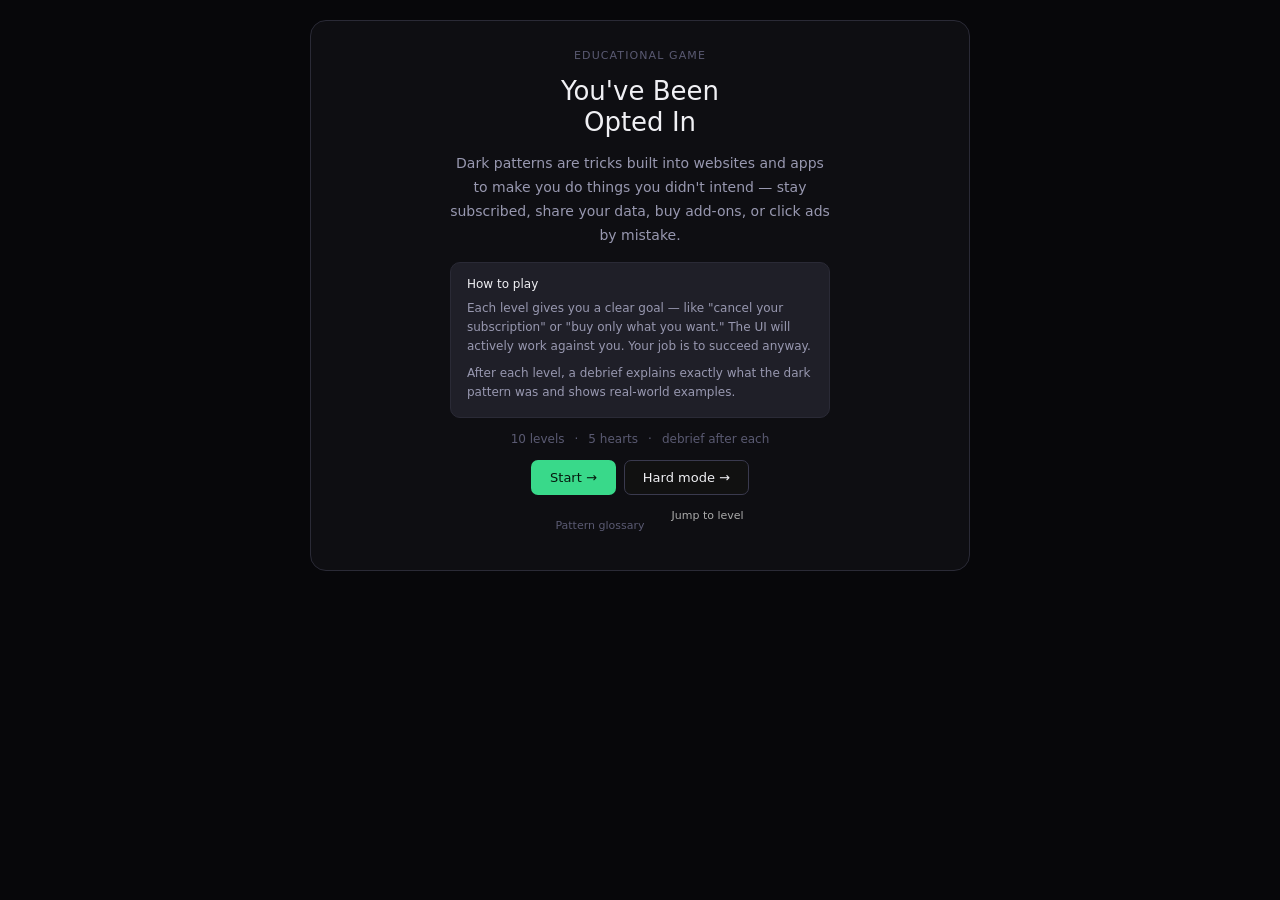
==== dark_patterns_game_v8.html @ 62ce8ac3 "Create dark_patterns_game_v8.html" ====
<!DOCTYPE html>
<html lang="en">
<head>
<meta charset="UTF-8">
<meta name="viewport" content="width=device-width, initial-scale=1.0">
<title>You've Been Opted In — Dark Patterns Game</title>
<style>
/* ── TOKENS ── */
:root{
  --bg:#0e0e12;--bg2:#17171e;--bg3:#1f1f28;--border:#2a2a36;--border2:#3a3a4e;
  --text:#f0f0f4;--text2:#9898b0;--text3:#5a5a72;
  --green:#39d98a;--green-dim:#1a3d2e;--green-text:#39d98a;
  --red:#ff4f4f;--red-dim:#3d1a1a;
  --amber:#f5a623;--amber-dim:#3d2e0a;
  --purple:#7c6ef7;--purple-dim:#1e1a3d;--purple-light:#aea6fa;
  --white:#ffffff;--offwhite:#f8f8f6;--light-border:#e2e2de;--light-bg:#f2f2ef;
  --radius:10px;--radius-sm:7px;
}

/* ── RESET ── */
*{box-sizing:border-box;margin:0;padding:0}
strong{font-weight:500}

/* ── SHELL ── */
body{font-family:system-ui,-apple-system,sans-serif;background:#07070a;min-height:100vh;display:flex;align-items:flex-start;justify-content:center;padding:20px 12px}
#app{width:100%;max-width:660px;background:var(--bg);border-radius:16px;border:1px solid var(--border);overflow:hidden;min-height:520px}

/* ── SCREENS ── */
.scr{display:none;flex-direction:column;animation:screenin .2s ease}
.scr.active{display:flex}
@keyframes screenin{from{opacity:0;transform:translateY(6px)}to{opacity:1;transform:none}}

/* ── HUD ── */
.hud{display:flex;justify-content:space-between;align-items:center;padding:10px 16px;border-bottom:1px solid var(--border);gap:12px;flex-wrap:wrap;background:var(--bg2)}
.hud-lvl{font-size:13px;font-weight:500;color:var(--text)}
.hud-goal{font-size:11px;color:var(--text3);font-style:italic}
.hearts{display:flex;gap:4px}
.heart{width:15px;height:15px;background:var(--red);clip-path:path('M7.5 13C7.5 13 1 8.5 1 4.5A3.2 3.2 0 0 1 7.5 3A3.2 3.2 0 0 1 14 4.5C14 8.5 7.5 13 7.5 13Z')}
.heart.lost{background:var(--border2)}
.score-pill{font-size:12px;color:var(--green);background:var(--green-dim);padding:3px 10px;border-radius:999px;font-weight:500;letter-spacing:.01em}
.streak-pill{font-size:12px;color:var(--amber);background:var(--amber-dim);padding:3px 10px;border-radius:999px;font-weight:500}
.cost-pill{font-size:12px;color:var(--red);background:var(--red-dim);padding:3px 10px;border-radius:999px;font-weight:500}

/* ── XP BAR ── */
.xp-track{height:3px;background:var(--border);overflow:hidden}
.xp-fill{height:100%;background:var(--purple);transition:width .6s ease}

/* ── PROGRESS DOTS ── */
.dots{display:flex;gap:5px;justify-content:center;padding:10px 0;background:var(--bg2)}
.dot{width:8px;height:8px;border-radius:50%;background:var(--border2)}
.dot.done{background:var(--green)}.dot.cur{background:var(--text2)}
.dot.ai-cur{background:var(--purple-light)}.dot.ai-done{background:var(--purple)}

/* ── GAME BUTTONS (shell chrome) ── */
.gbtn{padding:9px 18px;border-radius:var(--radius-sm);border:1px solid var(--border2);background:var(--bg3);color:var(--text);font-size:13px;cursor:pointer;font-family:inherit;transition:all .15s}
.gbtn:hover{border-color:var(--border2);background:var(--bg2);color:var(--text)}
.gbtn-green{background:var(--green);color:#051a0e;border-color:transparent;font-weight:500}
.gbtn-green:hover{opacity:.9}
.gbtn-dark{background:#111;color:var(--text);border-color:var(--border2)}
.gbtn-ghost{background:transparent;border-color:transparent;color:var(--text3);font-size:11px}
.gbtn-ghost:hover{color:var(--text2)}
.gbtn-row{display:flex;gap:8px;flex-wrap:wrap;align-items:center}

/* ── FAKE APP (the "website" being played) ── */
.fake-app{background:var(--offwhite);border-radius:var(--radius);margin:14px;padding:16px;display:flex;flex-direction:column;gap:11px;border:1px solid var(--light-border)}
.ai-app{border-color:#b0a8f0;background:#f0effe}
.ai-banner{display:flex;align-items:center;gap:7px;padding:6px 10px;background:#c8c2f8;border-radius:7px;font-size:12px;color:#26215C;font-weight:500}
.ai-pulse{width:7px;height:7px;border-radius:50%;background:#534AB7;animation:pulse 1.2s infinite;flex-shrink:0}
@keyframes pulse{0%,100%{opacity:1}50%{opacity:.3}}

/* ── FAKE APP BUTTONS (inside the "websites") ── */
.btn{padding:8px 15px;border-radius:var(--radius-sm);border:1px solid #ccc;background:var(--white);color:#111;font-size:13px;cursor:pointer;font-family:inherit;transition:background .1s}
.btn:hover{background:#f0f0ee}
.btn-p{background:#111;color:#fff;border-color:transparent}
.btn-p:hover{opacity:.83}
.btn-g{border-color:transparent;font-size:11px;color:#999;background:transparent}
.btn-g:hover{color:#555}
.btn-row{display:flex;gap:8px;flex-wrap:wrap;align-items:center}
.btn-ai{background:#534AB7;color:#fff;border-color:transparent}
.btn-ai:hover{opacity:.85}

/* ── FAKE APP TYPOGRAPHY ── */
.fh{font-size:15px;font-weight:500;color:#111}
.fs{font-size:12px;color:#555;line-height:1.5}
.ftiny{font-size:10px;color:#aaa;line-height:1.5}
.cb-row{display:flex;gap:7px;align-items:flex-start;font-size:12px;color:#444;line-height:1.5;cursor:pointer;padding:3px 0}

/* ── BRIEF SCREEN ── */
.brief-shell{padding:24px 20px;display:flex;flex-direction:column;gap:16px;background:var(--bg)}
.brief-pattern{font-size:28px;font-weight:500;color:var(--text);line-height:1.1}
.brief-pattern.is-ai{color:var(--purple-light)}
.brief-what{font-size:13px;color:var(--text2);line-height:1.7}
.brief-goal-box{background:var(--bg3);border-radius:var(--radius);padding:14px;border:1px solid var(--border2);display:flex;flex-direction:column;gap:5px}
.brief-goal-label{font-size:10px;font-weight:500;letter-spacing:.08em;text-transform:uppercase;color:var(--green)}
.brief-goal-text{font-size:15px;font-weight:500;color:var(--text)}
.brief-goal-detail{font-size:12px;color:var(--text2);line-height:1.6}
.brief-ai-note{background:var(--purple-dim);border-radius:var(--radius);padding:12px;border:1px solid var(--purple);display:flex;flex-direction:column;gap:5px}
.brief-ai-label{font-size:10px;font-weight:500;letter-spacing:.08em;text-transform:uppercase;color:var(--purple-light)}
.brief-ai-text{font-size:12px;color:var(--purple-light);line-height:1.6}
.brief-lvl-label{font-size:11px;color:var(--text3);font-weight:500;letter-spacing:.04em}
.brief-type-label{font-size:11px;color:var(--purple);font-weight:500}

/* ── DEBRIEF ── */
.debrief-wrap{background:var(--bg);padding:14px;display:flex;flex-direction:column;gap:10px}
.db-card{background:var(--bg2);border-radius:var(--radius);border:1px solid var(--border);padding:16px;display:flex;flex-direction:column;gap:10px}
.db-tag{font-size:10px;font-weight:500;letter-spacing:.08em;color:var(--text3);text-transform:uppercase}
.db-name{font-size:22px;font-weight:500;color:var(--text)}
.db-ai{color:var(--purple-light)}
.db-desc{font-size:13px;color:var(--text2);line-height:1.6}
.db-quote{font-size:12px;color:var(--text3);border-left:2px solid var(--border2);padding-left:10px;line-height:1.6}
.manip-row{display:flex;align-items:center;gap:8px}
.manip-lbl{font-size:11px;color:var(--text2);min-width:96px}
.bar-t{flex:1;height:5px;background:var(--bg3);border-radius:3px;overflow:hidden}
.bar-f{height:100%;border-radius:3px;background:var(--red);transition:width .7s ease;width:0}
.bar-ai-f{background:var(--purple)}
.db-result{font-size:12px;font-weight:500;padding:6px 10px;border-radius:var(--radius-sm)}
.db-result.good{color:var(--green);background:var(--green-dim)}
.db-result.ok{color:var(--amber);background:var(--amber-dim)}
.grade-badge{display:inline-block;font-size:16px;font-weight:700;width:32px;height:32px;border-radius:8px;text-align:center;line-height:32px;flex-shrink:0}

/* ── DEBRIEF CARDS ── */
.rw-card{background:var(--bg3);border-radius:var(--radius-sm);padding:12px;border:1px solid var(--border);display:flex;flex-direction:column;gap:5px}
.rw-label{font-size:10px;font-weight:500;letter-spacing:.07em;text-transform:uppercase;color:var(--text3)}
.rw-company{font-size:13px;font-weight:500;color:var(--text)}
.rw-detail{font-size:12px;color:var(--text2);line-height:1.5}
.rw-link{font-size:11px;color:#6aabff;text-decoration:none}
.rw-link:hover{text-decoration:underline}
.ai-card{background:var(--purple-dim);border-radius:var(--radius-sm);padding:12px;border:1px solid var(--purple);display:flex;flex-direction:column;gap:5px}
.ai-card-label{font-size:10px;font-weight:500;letter-spacing:.07em;text-transform:uppercase;color:var(--purple-light)}
.ai-card-text{font-size:12px;color:var(--purple-light);line-height:1.6}
.replay-card{background:var(--bg2);border-radius:var(--radius);border:1px solid var(--border);padding:14px;display:flex;flex-direction:column;gap:10px}
.replay-title{font-size:13px;font-weight:500;color:var(--text)}
.replay-step{display:flex;gap:10px;align-items:flex-start;padding:8px;border-radius:var(--radius-sm);border:1px solid var(--border);background:var(--bg3);position:relative;margin-top:8px}
.replay-annotation{position:absolute;top:-9px;left:12px;font-size:10px;font-weight:500;background:var(--red);color:#fff;padding:2px 7px;border-radius:999px}
.replay-annotation.ai{background:var(--purple)}
.replay-step-body{font-size:12px;color:var(--text2);line-height:1.5;flex:1}
.replay-arrow{font-size:14px;flex-shrink:0;padding-top:1px;color:var(--text3)}

/* ── DOLLARS CARD ── */
#db-dollars{background:var(--red-dim);border-radius:var(--radius-sm);padding:12px;border:1px solid #5a1a1a;display:flex;flex-direction:column;gap:4px}

/* ── DAMAGE / ALMOST ── */
.almost-msg{font-size:12px;color:var(--amber);font-weight:500;padding:6px 10px;background:var(--amber-dim);border-radius:var(--radius-sm);animation:fadein .3s ease}
.damage-msg{font-size:12px;color:#ff9090;font-weight:500;padding:6px 10px;background:var(--red-dim);border-radius:var(--radius-sm)}
.danger-pulse{animation:dangerpulse .4s ease 2}
@keyframes dangerpulse{0%,100%{box-shadow:none}50%{box-shadow:0 0 0 3px #f5a62366}}
@keyframes fadein{from{opacity:0;transform:translateY(-4px)}to{opacity:1;transform:none}}

/* ── GLOSSARY ── */
.glossary-overlay{position:fixed;inset:0;background:rgba(0,0,0,.7);z-index:100;display:flex;align-items:flex-end;justify-content:center}
.glossary-panel{background:var(--bg2);border-radius:16px 16px 0 0;width:100%;max-width:660px;max-height:80vh;overflow-y:auto;padding:20px;border:1px solid var(--border)}
.glossary-header{display:flex;justify-content:space-between;align-items:center;margin-bottom:14px}
.glossary-title{font-size:17px;font-weight:500;color:var(--text)}
.glossary-close{font-size:13px;color:var(--text2);cursor:pointer;padding:4px 10px;border-radius:6px;border:1px solid var(--border2);background:var(--bg3);font-family:inherit}
.glossary-item{padding:12px 0;border-bottom:1px solid var(--border)}
.glossary-item:last-child{border-bottom:none}
.glossary-item-name{font-size:14px;font-weight:500;color:var(--text);margin-bottom:3px}
.glossary-item-name.is-ai{color:var(--purple-light)}
.glossary-item-desc{font-size:12px;color:var(--text2);line-height:1.6}
.glossary-coined{font-size:11px;color:var(--text3);margin-top:4px}

/* ── CHAT ── */
.chat-log{display:flex;flex-direction:column;gap:7px;max-height:200px;overflow-y:auto;padding:2px 0}
.chat-bubble{padding:7px 11px;border-radius:12px;font-size:12px;line-height:1.5;max-width:82%}
.chat-bot{background:#f0effe;color:#26215C;align-self:flex-start;border-bottom-left-radius:3px}
.chat-user{background:#f0f0ee;color:#111;align-self:flex-end;border-bottom-right-radius:3px}
.chat-row{display:flex;gap:6px;margin-top:7px}
.chat-row input{flex:1;padding:7px 10px;border:1px solid #ccc;border-radius:7px;font-size:12px;font-family:inherit;color:#111;background:#fff}

/* ── SETTINGS/SEARCH/CART (inside fake apps — keep light) ── */
.res-item{padding:8px 10px;border-radius:7px;border:1px solid #e0e0d8;cursor:pointer;display:flex;flex-direction:column;gap:2px;background:#fff}
.res-item:hover{border-color:#bbb}
.res-t{font-size:13px;color:#185FA5}
.res-url{font-size:10px;color:#aaa}
.res-s{font-size:11px;color:#666}
.ad-badge{font-size:9px;border:1px solid #ddd;padding:1px 4px;border-radius:2px;color:#ccc;margin-right:3px}
.set-row{display:flex;justify-content:space-between;align-items:flex-start;gap:10px;font-size:12px;padding:6px 0;border-bottom:1px solid #e8e8e4}
.set-row:last-child{border-bottom:none}
.set-desc{color:#444;flex:1;line-height:1.5}
.tbar-t{width:100%;height:4px;background:#eee;border-radius:2px;overflow:hidden}
.tbar-f{height:100%;background:#E24B4A;border-radius:2px;transition:width .5s linear}
.cart-item{display:flex;justify-content:space-between;align-items:center;padding:5px 0;border-bottom:1px solid #e8e8e4;font-size:12px;gap:6px}
.cart-item:last-child{border-bottom:none}
.cart-nm{flex:1;color:#111}
.cart-pr{color:#555;min-width:46px;text-align:right}
.cart-rm{font-size:10px;color:#999;cursor:pointer;padding:2px 5px;border-radius:3px;border:1px solid #e0e0d8;background:transparent;font-family:inherit}
.sneaky{color:#bbb;font-size:10px}

/* ── WIN SCREEN ── */
.win-scr{align-items:center;justify-content:center;padding:32px 16px;text-align:center;gap:16px;background:var(--bg)}
.receipt-card{background:var(--bg2);border-radius:var(--radius);padding:14px;width:100%;max-width:380px;border:1px solid var(--border)}
.receipt-row{display:flex;justify-content:space-between;font-size:12px;color:var(--text2);padding:3px 0}
.receipt-total{display:flex;justify-content:space-between;font-size:14px;font-weight:500;color:var(--text);border-top:1px solid var(--border2);padding-top:8px;margin-top:6px}

/* ── ACHIEVEMENT ── */
.achievement{display:flex;gap:8px;align-items:flex-start;padding:8px 0;border-bottom:1px solid var(--border)}
.achievement:last-child{border-bottom:none}
.ach-icon{font-size:18px;flex-shrink:0;width:28px;text-align:center}
.ach-name{font-size:12px;font-weight:500;color:var(--text)}
.ach-desc{font-size:11px;color:var(--text3)}
.ach-locked{opacity:.3}

/* ── DESIGNER ── */
.d-section{display:flex;flex-direction:column;gap:5px}
.d-label{font-size:11px;font-weight:500;color:var(--text3);text-transform:uppercase;letter-spacing:.06em}
.d-opts{display:flex;flex-direction:column;gap:4px}
.d-opt{font-size:12px;color:#555;padding:6px 10px;border-radius:var(--radius-sm);border:1px solid #e0e0d8;cursor:pointer;background:#fff;transition:background .1s}
.d-opt:hover{background:#f0f0ee}
.d-opt.selected{background:#111;color:#fff;border-color:transparent}
.d-breakdown-row{display:flex;justify-content:space-between;font-size:11px;color:#555}
.d-breakdown-row.active{color:#A32D2D}

/* ── SCORE POP ── */
.score-pop{position:absolute;font-size:16px;font-weight:500;color:var(--green);pointer-events:none;animation:scorepop .8s ease forwards;z-index:50}
@keyframes scorepop{0%{opacity:1;transform:translateY(0) scale(1)}100%{opacity:0;transform:translateY(-40px) scale(1.2)}}

/* ── MISC ANIMATIONS ── */
.shake{animation:shake .4s ease}
@keyframes shake{0%,100%{transform:translateX(0)}20%{transform:translateX(-5px)}40%{transform:translateX(5px)}60%{transform:translateX(-3px)}80%{transform:translateX(3px)}}
@keyframes heartbreak{0%{transform:scale(1)}30%{transform:scale(1.4)}60%{transform:scale(0.6) rotate(15deg)}100%{transform:scale(1);opacity:0.3}}
@keyframes flashgreen{0%,100%{background:transparent}40%{background:rgba(57,217,138,.12)}}
@keyframes flashred{0%,100%{background:transparent}40%{background:rgba(255,79,79,.1)}}
@keyframes confettidrop{0%{transform:translateY(-20px) rotate(0deg);opacity:1}100%{transform:translateY(340px) rotate(720deg);opacity:0}}
@keyframes recoil{0%{transform:translateX(0)}40%{transform:translateX(10px)}100%{transform:translateX(0)}}
.hard-drift{animation:drift 2.5s ease-in-out infinite}
@keyframes drift{0%{transform:translateX(0)}25%{transform:translateX(4px)}75%{transform:translateX(-4px)}100%{transform:translateX(0)}}
.flash-green{animation:flashgreen .5s ease}
.flash-red{animation:flashred .5s ease}
.recoil{animation:recoil .3s ease}
.hard-badge{display:inline-block;font-size:10px;font-weight:500;letter-spacing:.07em;text-transform:uppercase;padding:2px 7px;border-radius:999px;background:var(--amber);color:#1a0e00;margin-left:6px;vertical-align:middle}
.xp-track{height:3px;background:var(--border);overflow:hidden}
.xp-fill{height:100%;background:var(--purple);border-radius:2px;transition:width .6s ease}
.fakeout-cb{display:flex;gap:7px;align-items:flex-start;font-size:11px;color:#bbb;line-height:1.5;cursor:pointer}
#confetti-canvas{position:fixed;top:0;left:0;width:100%;height:100%;pointer-events:none;z-index:200}
</style>
</head>
<body>
<div id="app">

<!-- GLOSSARY OVERLAY -->
<div class="glossary-overlay" id="glossary" style="display:none" onclick="closeGlossary(event)">
  <div class="glossary-panel" id="glossary-panel">
    <div class="glossary-header">
      <div class="glossary-title">Pattern glossary</div>
      <button class="glossary-close" onclick="hideGlossary()">Close</button>
    </div>
    <div id="glossary-body"></div>
  </div>
</div>

<!-- INTRO -->
<div class="scr active" id="scr-intro" style="padding:28px 20px;align-items:center;text-align:center;gap:14px">
  <div style="font-size:11px;font-weight:500;letter-spacing:.1em;color:var(--text3);text-transform:uppercase">Educational game</div>
  <div style="font-size:26px;font-weight:500;color:var(--text);line-height:1.2">You've Been<br>Opted In</div>
  <div style="font-size:14px;color:var(--text2);max-width:380px;line-height:1.7"><strong>Dark patterns</strong> are tricks built into websites and apps to make you do things you didn't intend — stay subscribed, share your data, buy add-ons, or click ads by mistake.</div>
  <div style="background:var(--bg3);border-radius:10px;padding:14px 16px;max-width:380px;text-align:left;border:1px solid var(--border);display:flex;flex-direction:column;gap:8px">
    <div style="font-size:12px;font-weight:500;color:var(--text)">How to play</div>
    <div style="font-size:12px;color:var(--text2);line-height:1.6">Each level gives you a <strong>clear goal</strong> — like "cancel your subscription" or "buy only what you want." The UI will actively work against you. Your job is to succeed anyway.</div>
    <div style="font-size:12px;color:var(--text2);line-height:1.6">After each level, a debrief explains exactly what the dark pattern was and shows real-world examples.</div>
  </div>
  <div style="display:flex;gap:10px;font-size:12px;color:var(--text3);flex-wrap:wrap;justify-content:center">
    <span>10 levels</span><span>·</span><span>5 hearts</span><span>·</span><span>debrief after each</span>
  </div>
  <div style="display:flex;gap:8px;flex-wrap:wrap;justify-content:center">
    <button class="gbtn gbtn-green" onclick="G.start()">Start →</button>
    <button class="gbtn gbtn-dark" id="hard-mode-btn" onclick="G.start(true)">Hard mode →</button>
  </div>
  <div style="display:flex;gap:8px;flex-wrap:wrap;justify-content:center">
    <button class="gbtn gbtn-ghost" onclick="showGlossary()">Pattern glossary</button>
    <details style="font-size:11px;color:#aaa;cursor:pointer">
      <summary style="list-style:none;outline:none;cursor:pointer">Jump to level</summary>
      <div style="display:flex;flex-wrap:wrap;gap:6px;justify-content:center;margin-top:8px" id="level-jump"></div>
    </details>
  </div>
</div>

<!-- BRIEF (pre-level explainer) -->
<div class="scr" id="scr-brief">
  <div class="brief-shell">
    <div style="display:flex;align-items:center;justify-content:space-between">
      <div class="brief-lvl-label" id="brief-lvl-label">Level 1 of 10</div>
      <div class="brief-type-label" id="brief-type-label"></div>
    </div>
    <div class="brief-pattern" id="brief-pattern-name"></div>
    <div class="brief-what" id="brief-what"></div>
    <div class="brief-goal-box">
      <div class="brief-goal-label">Your goal this level</div>
      <div class="brief-goal-text" id="brief-goal"></div>
      <div class="brief-goal-detail" id="brief-goal-detail"></div>
    </div>
    <div class="brief-ai-note" id="brief-ai-note" style="display:none">
      <div class="brief-ai-label">AI-powered level</div>
      <div class="brief-ai-text" id="brief-ai-text"></div>
    </div>
    <button class="gbtn gbtn-green" onclick="G.beginLevel()" id="brief-start-btn">Let's go →</button>
  </div>
</div>

<!-- LEVEL -->
<div class="scr" id="scr-level">
  <canvas id="confetti-canvas" style="display:none"></canvas>
  <div class="hud">
    <div style="display:flex;align-items:center;gap:9px;flex-wrap:wrap">
      <span class="hud-lvl" id="h-lvl">Level 1 of 10</span>
      <span style="font-size:11px;color:#888;font-style:italic" id="h-goal"></span>
    </div>
    <div style="display:flex;align-items:center;gap:8px">
      <span class="streak-pill" id="h-streak" style="display:none"></span>
      <div class="hearts" id="h-hearts"></div>
      <div class="score-pill">Score: <span id="h-score">0</span></div>
      <div class="cost-pill" id="h-cost" style="display:none">$0 extracted</div>
    </div>
  </div>
  <div class="xp-track"><div class="xp-fill" id="xp-fill" style="width:0%"></div></div>
  <div class="fake-app" id="lc"></div>
  <div class="dots" id="dots-l"></div>
</div>

<!-- DEBRIEF -->
<div class="scr" id="scr-debrief">
  <div class="debrief-wrap">
    <div class="db-card">
      <div>
        <div class="db-tag" id="db-tag">Pattern identified</div>
        <div class="db-name" id="db-name"></div>
      </div>
      <div class="db-desc" id="db-desc"></div>
      <div class="manip-row">
        <div class="manip-lbl">Manipulativeness</div>
        <div class="bar-t"><div class="bar-f" id="db-bar"></div></div>
        <div style="font-size:11px;color:#666;min-width:28px" id="db-score-lbl"></div>
      </div>
      <div style="display:flex;align-items:center;gap:10px">
        <div id="db-grade" class="grade-badge"></div>
        <div id="db-result"></div>
      </div>
      <div class="btn-row" style="margin-top:4px">
        <button class="gbtn gbtn-green" id="db-next" onclick="G.next()">Next level →</button>
        <button class="gbtn gbtn-ghost" onclick="showGlossary()">Glossary</button>
      </div>
    </div>

    <!-- Real-world example -->
    <div class="rw-card" id="db-rw"></div>

    <!-- AI explanation (hyper levels only) -->
    <div class="ai-card" id="db-ai-card" style="display:none"></div>

    <!-- Dollar cost -->
    <div id="db-dollars" style="display:none;background:#f5f5f2;border-radius:10px;padding:12px;border:0.5px solid #e0e0d8;display:flex;flex-direction:column;gap:4px"></div>

    <!-- Replay -->
    <div class="replay-card" id="db-replay"></div>
  </div>
  <div class="dots" id="dots-d"></div>
</div>

<!-- DESIGNER MODE -->
<div class="scr" id="scr-designer">
  <div class="hud">
    <div style="display:flex;align-items:center;gap:9px">
      <span class="hud-lvl">Designer mode</span>
      <span class="hud-goal">Build a dark pattern — see your score</span>
    </div>
    <button class="gbtn gbtn-ghost" onclick="setScr('win')">← Back</button>
  </div>
  <div style="display:grid;grid-template-columns:1fr 1fr;gap:0;height:100%">
    <!-- Controls -->
    <div style="padding:14px;border-right:0.5px solid #e0e0d8;display:flex;flex-direction:column;gap:12px;overflow-y:auto">
      <div style="font-size:12px;font-weight:500;color:#111">Choose your weapons</div>

      <div class="d-section" id="ds-btn">
        <div class="d-label">Decline button style</div>
        <div class="d-opts">
          <div class="d-opt selected" data-group="btn" data-val="0" data-pts="0" onclick="dpick(this)">Same size as accept</div>
          <div class="d-opt" data-group="btn" data-val="1" data-pts="15" onclick="dpick(this)">Smaller, grey</div>
          <div class="d-opt" data-group="btn" data-val="2" data-pts="25" onclick="dpick(this)">Ghost text only</div>
          <div class="d-opt" data-group="btn" data-val="3" data-pts="35" onclick="dpick(this)">Hidden off-screen</div>
        </div>
      </div>

      <div class="d-section">
        <div class="d-label">Decline copy</div>
        <div class="d-opts">
          <div class="d-opt selected" data-group="copy" data-val="0" data-pts="0" onclick="dpick(this)">No thanks</div>
          <div class="d-opt" data-group="copy" data-val="1" data-pts="20" onclick="dpick(this)">No thanks, I hate saving money</div>
          <div class="d-opt" data-group="copy" data-val="2" data-pts="30" onclick="dpick(this)">No thanks, I prefer to pay full price</div>
          <div class="d-opt" data-group="copy" data-val="3" data-pts="40" onclick="dpick(this)">No thanks, I don't care about my health</div>
        </div>
      </div>

      <div class="d-section">
        <div class="d-label">Newsletter checkbox</div>
        <div class="d-opts">
          <div class="d-opt selected" data-group="check" data-val="0" data-pts="0" onclick="dpick(this)">Unchecked by default</div>
          <div class="d-opt" data-group="check" data-val="1" data-pts="20" onclick="dpick(this)">Pre-checked</div>
          <div class="d-opt" data-group="check" data-val="2" data-pts="35" onclick="dpick(this)">Pre-checked + double negative label</div>
        </div>
      </div>

      <div class="d-section">
        <div class="d-label">Pricing visibility</div>
        <div class="d-opts">
          <div class="d-opt selected" data-group="price" data-val="0" data-pts="0" onclick="dpick(this)">Full price shown upfront</div>
          <div class="d-opt" data-group="price" data-val="1" data-pts="15" onclick="dpick(this)">Fees added at checkout</div>
          <div class="d-opt" data-group="price" data-val="2" data-pts="30" onclick="dpick(this)">Trial price only, renewal buried</div>
        </div>
      </div>

      <div class="d-section">
        <div class="d-label">Urgency element</div>
        <div class="d-opts">
          <div class="d-opt selected" data-group="urgency" data-val="0" data-pts="0" onclick="dpick(this)">None</div>
          <div class="d-opt" data-group="urgency" data-val="1" data-pts="15" onclick="dpick(this)">Countdown timer</div>
          <div class="d-opt" data-group="urgency" data-val="2" data-pts="25" onclick="dpick(this)">Fake "X people viewing"</div>
          <div class="d-opt" data-group="urgency" data-val="3" data-pts="30" onclick="dpick(this)">Both, auto-resetting</div>
        </div>
      </div>

      <div class="d-section">
        <div class="d-label">Sneaked items</div>
        <div class="d-opts">
          <div class="d-opt selected" data-group="sneak" data-val="0" data-pts="0" onclick="dpick(this)">None</div>
          <div class="d-opt" data-group="sneak" data-val="1" data-pts="20" onclick="dpick(this)">1 pre-added item, labeled</div>
          <div class="d-opt" data-group="sneak" data-val="2" data-pts="35" onclick="dpick(this)">2 items, styled to blend in</div>
          <div class="d-opt" data-group="sneak" data-val="3" data-pts="45" onclick="dpick(this)">3 items + reappear after removal</div>
        </div>
      </div>

    </div>

    <!-- Live preview -->
    <div style="padding:14px;display:flex;flex-direction:column;gap:10px;overflow-y:auto;background:#f9f9f7">
      <div style="font-size:12px;font-weight:500;color:#111">Live preview</div>
      <div id="d-preview" style="background:#fff;border-radius:10px;border:0.5px solid #e0e0d8;padding:14px;display:flex;flex-direction:column;gap:10px;font-size:13px"></div>
      <div style="background:#fff;border-radius:10px;border:0.5px solid #e0e0d8;padding:12px;display:flex;flex-direction:column;gap:8px">
        <div style="display:flex;justify-content:space-between;align-items:center">
          <div style="font-size:12px;font-weight:500;color:#111">Manipulativeness score</div>
          <div style="font-size:18px;font-weight:500" id="d-score-num">0</div>
        </div>
        <div class="bar-t" style="height:7px"><div id="d-score-bar" style="height:100%;border-radius:3px;background:#E24B4A;transition:width .4s ease;width:0%"></div></div>
        <div style="font-size:11px;color:#666" id="d-verdict">Your form is clean — honest design.</div>
        <div style="display:flex;flex-direction:column;gap:4px" id="d-breakdown"></div>
        <div style="font-size:10px;color:#aaa;border-top:0.5px solid #e0e0d8;padding-top:8px" id="d-regulator"></div>
      </div>
    </div>
  </div>
</div>

<!-- WIN -->
<div class="scr win-scr" id="scr-win">
  <!-- FAKE-OUT LAYER (shown first) -->
  <div id="win-fakeout" style="display:flex;flex-direction:column;align-items:center;gap:12px;width:100%;max-width:420px">
    <div style="font-size:30px;color:var(--amber)">★</div>
    <div style="font-size:22px;font-weight:500;color:var(--text)" id="win-title"></div>
    <div style="font-size:13px;color:var(--text2);max-width:380px;line-height:1.6" id="win-sub"></div>
    <div class="receipt-card" id="win-receipt"></div>
    <!-- Fake-out dark patterns -->
    <div style="width:100%;max-width:380px;background:#f5f5f2;border-radius:10px;padding:14px;border:0.5px solid #e0e0d8;display:flex;flex-direction:column;gap:10px">
      <div style="font-size:12px;font-weight:500;color:#111">Before you go</div>
      <label class="fakeout-cb" id="fo-share-label">
        <input type="checkbox" id="fo-share" checked> <span>Share my score and email me NebulaPro tips &amp; offers (uncheck to opt out)</span>
      </label>
      <label class="fakeout-cb" id="fo-data-label">
        <input type="checkbox" id="fo-data" checked> <span>Do not prevent NebulaPro from sharing my results with partners</span>
      </label>
      <div style="font-size:10px;color:#ccc;line-height:1.5" id="fo-countdown"></div>
      <div style="display:flex;flex-direction:column;gap:6px">
        <button class="btn btn-p" id="fo-claim">Claim your completion badge →</button>
        <button class="btn btn-g" id="fo-decline">No thanks, I don't care about my achievements</button>
      </div>
    </div>
    <div style="font-size:10px;color:#ddd">By continuing you agree to our updated Terms &amp; Privacy Policy</div>
  </div>
  <!-- REAL WIN LAYER (shown after player spots the tricks) -->
  <div id="win-real" style="display:none;flex-direction:column;align-items:center;gap:14px;text-align:center">
    <div style="font-size:36px">🎉</div>
    <div style="font-size:20px;font-weight:500;color:#111">You caught us.</div>
    <div style="font-size:13px;color:#555;max-width:380px;line-height:1.6">That "Before you go" box was a dark pattern. Two pre-checked opt-ins (one with a double negative), a fake countdown, a confirmshamed exit, and a "claim your badge" button that went nowhere. <strong>You just played the game one more time without realising it.</strong></div>
    <div style="font-size:12px;color:#aaa;max-width:360px;line-height:1.6">Real companies deploy these on millions of people every day. Now you know what to look for — coined by Harry Brignull in 2010, tracked at <a href="https://www.deceptive.design" style="color:#185FA5">deceptive.design</a>.</div>
    <div style="width:100%;max-width:380px;background:var(--bg2);border-radius:10px;padding:14px;border:1px solid var(--border)">
      <div style="font-size:12px;font-weight:500;color:var(--text);margin-bottom:10px">Achievements</div>
      <div id="win-achievements"></div>
    </div>
    <div id="win-hard-unlock" style="background:#1a1a1a;color:#f5f5f2;border-radius:10px;padding:12px 16px;font-size:12px;line-height:1.6;max-width:380px;text-align:left">
      <div style="font-weight:500;margin-bottom:4px">Hard mode unlocked</div>
      <div style="color:#aaa">They know you've played before. The interface adapts. Buttons drift. Labels change while you read them. Good luck.</div>
    </div>
    <div style="display:flex;gap:8px;flex-wrap:wrap;justify-content:center">
      <button class="btn btn-p" id="win-play-again">Play again</button>
      <button class="btn" onclick="showGlossary()">Pattern glossary</button>
      <button class="btn" onclick="setScr('designer');initDesigner()">Try designer mode →</button>
    </div>
  </div>
</div>

</div>
<script>
const GLOSSARY = [
  {name:'Roach Motel',ai:false,desc:"Easy to get in, nearly impossible to get out. Sign-up is seamless; cancellation is buried, gated behind surveys, and wrapped in fake offers.",coined:'Named by Harry Brignull, 2010. Based on the ad slogan "You can check in, but you can\'t check out."'},
  {name:'Confirmshaming',ai:false,desc:"The decline option is worded as a self-inflicted insult. You're not declining an offer — you're confessing a character flaw.",coined:'Coined by Nathaniel Read, 2014.'},
  {name:'Disguised Ads',ai:false,desc:"Paid results or promotional content styled to look identical to organic content. The 'Sponsored' label is small, low-contrast, and easy to miss.",coined:'Part of Harry Brignull\'s original 2010 taxonomy.'},
  {name:'Trick Questions',ai:false,desc:"Double negatives, confusing phrasing, and time pressure conspire to make users 'consent' to things they never intended. Designed to be misread.",coined:'Part of Harry Brignull\'s original 2010 taxonomy.'},
  {name:'Sneak into Basket',ai:false,desc:"Extra items — warranties, insurance, subscriptions, donations — are pre-added to your cart, hidden below the fold or styled to blend in.",coined:'Part of Harry Brignull\'s original 2010 taxonomy. Ryanair and Sports Direct were famous practitioners.'},
  {name:'AI Roach Motel',ai:true,desc:"A chatbot that endlessly deflects, forgets context, misunderstands requests, and manufactures obstacles — designed to exhaust you into staying subscribed.",coined:'An AI-amplified version of Roach Motel. AI makes deflection scalable and tireless.'},
  {name:'AI Confirmshaming',ai:true,desc:"Behavioral profiling generates shame copy tailored to your apparent psychology — not generic guilt, but something that feels disturbingly personal.",coined:'An AI-amplified version of Confirmshaming. Personalization makes shame more effective.'},
  {name:'AI Synthetic Social Proof',ai:true,desc:"AI-generated reviews, ratings, and testimonials that are statistically plausible but entirely fabricated. Harder to spot because they are tuned to sound credible.",coined:'An AI-era evolution. The FTC began pursuing enforcement in 2023–2024.'},
  {name:'AI A/B Gaslighting',ai:true,desc:"The consent interface 'A/B tests' in real time. Every time you get close to opting out, it reshuffles, telling you this is 'personalization'. It is not.",coined:'An AI-amplified version of Trick Questions. Real consent management platforms have begun using variant testing on consent UI.'},
  {name:'AI Hyper-Personalized Upsell',ai:true,desc:"Pseudo-AI 'predicts' exactly what you're likely to buy based on your 'profile' — actually heuristics dressed in algorithmic confidence to make declining feel irrational.",coined:'An AI-amplified version of Sneak into Basket. Dynamic personalization increases conversion rates by 20–30% according to industry research.'},
];

const LEVELS = buildLevels();
let hearts,score,streak,levelIdx,lostHeart,hoverTimers={},hardMode=false,hasWon=false,xp=0,manipCost=0,levelGrades=[],achUnlocked=new Set();

function buildLevels(){return[
  {id:'l1',title:'Level 1',isAI:false,goal:'Cancel your subscription',
   pattern:'Roach Motel',manip:92,
   brief:"The Roach Motel is named after the ad slogan: 'You can check in, but you can't check out.' Signing up is effortless — one or two clicks. Cancelling is a maze of detours, fake offers, and exhausting surveys. The goal is to wear you down until you give up.",
   goalDetail:"You have a NebulaPro subscription. You want to cancel it. Click 'Cancel subscription' and follow the steps all the way through.",dollars:{label:'If you gave up and kept the plan',amount:9.99,period:'month',note:'$119.88/year for a service you tried to cancel'},
   desc:'Easy to get in, impossible to get out. Cancellation is buried under detours, fake offers, and mandatory surveys — each one hoping you give up.',
   rw:{company:'Amazon Prime',detail:'Required navigating 5 separate screens to cancel. The FTC sued Amazon in 2023 specifically for this, calling it "illusory" cancellation.',link:'https://www.deceptive.design/hall-of-shame'},
   replay:[{trap:false,note:'Sign-up: 2 clicks. Intentionally frictionless to maximize conversions.'},
           {trap:true,note:'"Pause instead?" — a detour disguised as a helpful alternative. The goal is to break your momentum.'},
           {trap:true,note:'Mandatory survey: legally delays your cancellation and mines your reasons for retention scripts.'},
           {trap:true,note:'"Special offer" — triggered by your survey answer. A last-ditch retention loop.'},
           {trap:true,note:'6-question satisfaction survey, required. Exhaustion is the point.'},
           {trap:false,note:'"Allow 5–7 business days" — creates doubt. Will it actually cancel? Many people re-subscribe just in case.'}],
   render:L1},
  {id:'l1ai',title:'Level 1 — Hyper',isAI:true,goal:'Cancel before the AI re-engages you',
   pattern:'AI Roach Motel',manip:97,
   brief:"The classic Roach Motel, now run by a chatbot. Instead of screen after screen, you're stuck in a chat loop with an AI that deflects, misunderstands, and manufactures obstacles — running 24/7, never getting frustrated, optimised to exhaust you.",
   goalDetail:"You need to cancel your NebulaPro subscription via customer support chat. Type messages asking to cancel — the bot will try to stop you. Keep pushing.",
   aiIntro:"This bot is designed to deflect. Every time you say 'cancel', it will find a reason to delay. Keep repeating your intent — you'll get through eventually.",dollars:{label:'If the bot exhausted you into staying',amount:9.99,period:'month',note:'$119.88/year — identical trap, AI-enforced'},
   desc:'The chatbot variant: an AI support agent that deflects, forgets context, manufactures obstacles, and re-engages with fake concern — designed to exhaust you into giving up.',
   rw:{company:'Major US telecoms',detail:'AI chat deflection is now standard practice. Internal studies show customers abandon cancellation after 4+ deflections. The bot is not malfunctioning — it is working exactly as designed.',link:'https://www.deceptive.design/hall-of-shame'},
   aiWhy:'AI makes the Roach Motel tireless. A human retention agent can only work a shift — an AI runs 24/7, never gets frustrated, and can be A/B tested to find the deflection script that works best on each personality type. At scale, a 1% improvement in deflection rate can mean millions in retained revenue.',
   replay:[{trap:false,note:'Friendly greeting: builds rapport before you\'ve stated your intent.'},
           {trap:true,note:'Verification step: friction. Even if you\'re already logged in.'},
           {trap:true,note:'"You\'re just getting started!" — manufactured emotional appeal using your account age.'},
           {trap:true,note:'"Transfer to retention team" — a simulated handoff that just resets the script.'},
           {trap:true,note:'"Lost your session" — fake technical failure resets your progress and makes you repeat yourself.'},
           {trap:true,note:'"Unpaid invoice" — manufactured obstacle. Even if false, it creates doubt and delay.'}],
   render:L1AI},
  {id:'l2',title:'Level 2',isAI:false,goal:'Decline every offer',
   pattern:'Confirmshaming',manip:67,
   brief:"Confirmshaming makes the 'no' option feel like a personal failing. Instead of 'No thanks', the button says something like 'No thanks, I hate saving money.' It's designed to make declining feel embarrassing — so you click yes instead.",
   goalDetail:"You'll be offered something in each round. Your goal is to decline every single offer. Click the 'no' button each time — but read it carefully first.",dollars:{label:'If you opted into all four email lists',amount:0,period:null,note:'No direct cost — but your inbox and attention are the product. Your data is sold to list brokers.'},
   desc:"Framing the 'no' as a self-inflicted insult. You're not declining an offer — you're confessing a character flaw. Studies show this increases opt-in rates by up to 15%.",
   rw:{company:'MyMedic',detail:'Used popup confirmshaming with options like "No, I\'d rather bleed to death" to sell first-aid products. Widely cited as one of the most egregious examples.',link:'https://www.deceptive.design/hall-of-shame'},
   replay:[{trap:false,note:'The "yes" option is always friendly, positive, aspirational.'},
           {trap:true,note:'The "no" option is written to make declining feel like a personal failure.'},
           {trap:false,note:'Notice: the "no" button is always visually smaller or less prominent.'},
           {trap:true,note:'Each round escalates. The shame copy gets more emotionally pointed.'}],
   render:L2},
  {id:'l2ai',title:'Level 2 — Hyper',isAI:true,goal:'Decline without being profiled',
   pattern:'AI Confirmshaming',manip:88,
   brief:"Same trick, but the shame is personalised. Pseudo-AI 'analyses your behaviour' and generates a decline button that targets your specific psychology. Generic guilt has limits — personalised guilt doesn't.",
   goalDetail:"Decline every AI-personalised offer. The shame copy will try to make you feel like the 'no' option reflects badly on you. Ignore it and click it anyway.",
   aiIntro:"The AI has 'profiled' you and will generate shame copy tailored to your apparent personality. The profile is fake — but the discomfort is real.",dollars:{label:'If you accepted every AI-targeted offer',amount:0,period:null,note:'No direct cost — but profiling enriches your behavioral dossier, sold to data brokers and advertisers.'},
   desc:"Pseudo-AI 'analyzes your behavior' and generates shame copy that feels disturbingly personal — targeting your apparent psychology, not just generic guilt.",
   rw:{company:'Behavioral ad platforms',detail:'Real platforms like Optimizely and Dynamic Yield segment users by psychological profile and test which emotional appeals drive the highest conversion. AI personalizes shame at scale.',link:'https://www.deceptive.design/hall-of-shame'},
   aiWhy:'Generic confirmshaming has a ceiling — "I hate saving money" works on some people and feels absurd to others. AI removes that ceiling by personalizing the shame to each user\'s inferred profile. Someone flagged as "price-sensitive" gets financial shame; someone flagged as "health-focused" gets health shame. The insult is customized.',
   replay:[{trap:false,note:'"Profiled as X" — the label is pseudo-random, but stated with algorithmic confidence to feel real.'},
           {trap:true,note:'Each shame message is written for the profile, not for a generic user.'},
           {trap:true,note:'"AI confidence: 93%" — a percentage with no meaning, designed to make the recommendation feel data-driven.'},
           {trap:false,note:'Notice the decline copy gets more targeted each round.'}],
   render:L2AI},
  {id:'l3',title:'Level 3',isAI:false,goal:'Find the real search result',
   pattern:'Disguised Ads',manip:78,
   brief:"Disguised ads are paid results styled to look like organic search results. The 'Sponsored' label is deliberately small, low-contrast, and easy to skip over — especially when you're scanning quickly.",
   goalDetail:"Search results are shown below. Find and click the real editorial result — not a sponsored one. Look carefully at the labels and URLs.",dollars:{label:'If you clicked an ad instead of an organic result',amount:0,period:null,note:'No direct cost — but you may overpay for products only discoverable via ads, with no price competition.'},
   desc:'Paid results styled to be indistinguishable from organic ones. The ad label is tiny, low-contrast, and easy to miss — especially when you\'re in a hurry.',
   rw:{company:'Google & Bing',detail:'"Sponsored" labels have shrunk over the years while ads have grown visually identical to organic results. The EU\'s Digital Services Act now requires clearer labeling, effective 2024.',link:'https://www.deceptive.design/hall-of-shame'},
   replay:[{trap:true,note:'The "Sponsored" label uses the same low-contrast gray as the URL — easy to miss.'},
           {trap:false,note:'Organic results have no label, but the URL domain is the real tell.'},
           {trap:true,note:'Sponsored results often use titles indistinguishable from editorial content.'},
           {trap:false,note:'Real results tend to be from editorial domains (.com/blog, .org, .edu) not shopping domains.'}],
   render:L3},
  {id:'l3ai',title:'Level 3 — Hyper',isAI:true,goal:'Identify the AI-generated review',
   pattern:'AI Synthetic Social Proof',manip:91,
   brief:"AI can generate reviews that sound completely authentic — moderate star ratings, realistic names, plausible detail. Unlike obvious fake reviews, these are tuned to be statistically indistinguishable from real ones.",
   goalDetail:"One of the reviews below was written by an AI, not a real customer. Read each one carefully and click the one you think is fake.",
   aiIntro:"AI-generated reviews mimic the patterns of real ones — including hedged praise and small criticisms to seem balanced. Look for over-smooth prose and demographic framing ('as a busy parent of three...').",dollars:{label:'If a fake review pushed you to buy a bad product',amount:49.99,period:'one-time',note:'$49.99 lost on a product you wouldn\'t have bought with honest information'},
   desc:"AI-generated reviews that are statistically plausible but entirely fabricated. Harder to spot than obvious fakes because they're tuned to sound credible — moderate star ratings, hedged praise, realistic names.",
   rw:{company:'FTC enforcement actions, 2023–2024',detail:'The FTC fined companies for fake AI reviews and updated its rules to explicitly ban AI-generated testimonials without disclosure. Detection remains almost impossible for consumers.',link:'https://www.deceptive.design/hall-of-shame'},
   aiWhy:'Old fake reviews were obvious: five stars, no detail, broken English. AI-generated reviews mimic the statistical distribution of real reviews — including 3-star "balanced" ones that feel authentic. They reference plausible use cases, mention realistic friction, and use names from the target demographic. The only real tell is a certain over-smoothness in the prose.',
   replay:[{trap:false,note:'Real reviews include specific, idiosyncratic detail — individual preferences, unusual use cases.'},
           {trap:true,note:'The AI reviews were: "As a busy parent of three..." (TechDad2024) and "Best purchase I\'ve made this year..." (alex_reviews99). Both are smooth, complete, and lack specific personal context.'},
           {trap:true,note:'"As a busy parent of three" is a demographic framing signal — a targeting label, not a person speaking naturally. AI reviews often open this way.'},
           {trap:false,note:'The real tells: over-smooth prose, no hesitation or specificity, generic praise that could apply to any product.'}],
   render:L3AI},
  {id:'l4',title:'Level 4',isAI:false,goal:'Save your real privacy preferences',
   pattern:'Trick Questions',manip:85,
   brief:"Real cookie consent forms mix opt-in and opt-out framing in the same list — so the same action (checking a box) means opposite things on different rows. Some protective options are buried unchecked. This level has clear labels, but the logic is deliberately inconsistent.",
   goalDetail:"Set your preferences so you get no marketing, your data sharing is limited, you're opted out of targeted ads, and your experience isn't personalised for tracking purposes. Read each label carefully — not all boxes start in the same state, and checking vs unchecking means different things on different rows.",dollars:{label:'If you accidentally consented to data sharing',amount:0,period:null,note:'No direct cost — but your personal data is sold to ~200 third-party brokers at an average value of $240/year per profile.'},
   desc:'Double negatives, confusing phrasing, and a countdown timer combine to make you "consent" to things you never intended. The settings are designed to be misread under pressure.',
   rw:{company:'GDPR cookie banners (widespread)',detail:'A 2022 EU Commission report found 97% of popular websites used at least one dark pattern. The most common: "Accept All" in a large colored button, "Manage Preferences" leading to 400+ pre-ticked toggles.',link:'https://www.deceptive.design/hall-of-shame'},
   replay:[{trap:true,note:'Boxes 1 and 4 are pre-checked opt-ins that benefit the company. Easy to spot — but you have to actually read them.'},
           {trap:true,note:'Box 4 ("Personalise my experience") sounds like a feature — it means allowing behavioural tracking.'},
           {trap:true,note:'Boxes 2 and 3 start UNCHECKED even though they protect you. The form buries its protective options by default.'},
           {trap:true,note:'The real trick: mixing opt-in and opt-out framing in the same form. "Limit sharing" (keep checked) vs "Send me emails" (uncheck) require opposite actions for opposite reasons.'}],
   render:L4},
  {id:'l4ai',title:'Level 4 — Hyper',isAI:true,goal:'Find the real opt-out',
   pattern:'AI A/B Gaslighting',manip:95,
   brief:"The same trick, now with an AI twist: every time you try to opt out, the form reshuffles with new label wording. One option always genuinely protects your privacy — but it's disguised differently each time. Real consent management platforms A/B test their forms this way.",
   goalDetail:"Each round shows three options. One opts you out of tracking — the others are traps. Find and check only that one. After 3 attempts the answer is revealed and you can move on.",
   aiIntro:"The form reshuffles each time you get it wrong. Look for the option that straightforwardly says 'opt out' or 'privacy control: on' — that's always the right one, no matter how it's dressed up.",dollars:{label:'If the reshuffling wore you down into consenting',amount:0,period:null,note:'Your data profile — now enriched with consent — is worth an estimated $240–480/year to the data brokerage ecosystem.'},
   desc:"The interface reshuffles every time you try to opt out — A/B testing in real time to find the phrasing most likely to confuse you. It calls this 'personalization'.",
   rw:{company:'Consent Management Platforms (CMPs)',detail:'Platforms like OneTrust and Quantcast have been documented running multi-variant consent UI tests — different button colors, label phrasing, and layout — optimized for maximum "accept" rates. The Norwegian Consumer Council\'s 2022 report "Dark Patterns and the Right to Privacy" documented this directly.',link:'https://www.deceptive.design/hall-of-shame'},
   aiWhy:'A/B testing consent UI has existed for years. AI accelerates the iteration cycle from weeks to hours, auto-generating new variants and retiring underperformers. Every time you "save" incorrect preferences, the system learns which phrasing caught you and serves it more often.',
   replay:[{trap:false,note:'"Variant X — A/B testing active" — this disclosure is actually honest, and real CMPs do this. They just don\'t tell you.'},
           {trap:true,note:'Each variant uses a different grammatical structure to describe the same choices.'},
           {trap:true,note:'Timer + reshuffling = double pressure. Your mental model of the form resets every round.'},
           {trap:false,note:'The winning move: read each checkbox independently and ask "what does checking this DO?" before saving.'}],
   render:L4AI},
  {id:'l5',title:'Level 5',isAI:false,goal:'Buy only what you want',
   pattern:'Sneak into Basket',manip:80,
   brief:"Sneak into Basket means extra items are pre-added to your cart — warranties, subscriptions, insurance — often below the fold or in pale text. They count on you not scrolling, not reading, or just clicking through.",
   goalDetail:"You want to buy wireless headphones. Check your cart carefully and remove everything that wasn't on your list before checking out. Watch out — items may reappear.",dollars:{label:'If you missed all three pre-added items',amount:21.98,period:'one-time',note:'$21.98 extra at checkout — plus $119.88/year when the "free" NebulaPro trial auto-renews'},
   desc:'Extra items are pre-added and styled to blend in — below the fold, in pale text, or described as "included". They count on you not scrolling, not reading, or just clicking through.',
   rw:{company:'Sports Direct',detail:'Pre-added a £1 "free" mug and then travel insurance to customer carts. The UK Advertising Standards Authority ruled this illegal. Ryanair did the same with travel insurance for years before regulators intervened.',link:'https://www.deceptive.design/hall-of-shame'},
   replay:[{trap:true,note:'Items are pre-added and labeled "(added for you)" — as if this is a service, not a charge.'},
           {trap:true,note:'The "free" trial item costs nothing today, but auto-renews at $9.99/mo. The price is in fine print.'},
           {trap:true,note:'After you remove items and try to check out, new ones are sneaked in. The checkout loop creates exhaustion.'},
           {trap:false,note:'The only safe move: read every line before clicking Checkout, every time.'}],
   render:L5},
  {id:'l5ai',title:'Level 5 — Hyper',isAI:true,goal:'Resist the personalized upsell',
   pattern:'AI Hyper-Personalized Upsell',manip:96,
   brief:"The same pattern, now with algorithmic authority. Instead of just sneaking items in, the AI 'predicts' you'll want them — complete with a confidence percentage designed to make refusing feel irrational.",
   goalDetail:"Decline every AI-recommended upsell. The percentages and 'users like you' framing are designed to make saying no feel like a mistake. They're not based on anything real.",
   aiIntro:"Each recommendation comes with a confidence score (94%, 87%...). These numbers are fabricated. They exist to make declining feel statistically unusual.",dollars:{label:'If you accepted all three AI recommendations',amount:40.97,period:'month',note:'$491.64/year in subscriptions you didn\'t need, sold to you by an algorithm'},
   desc:"Pseudo-AI 'predicts' what you need, with a confidence percentage, making declining feel irrational. The profile is fake; the confidence figure is meaningless.",
   rw:{company:'Amazon, streaming platforms',detail:'"Customers who bought X also bought Y" is the benign version. AI-personalized bundling with manufactured confidence scores pushes this into manipulation: you\'re told an algorithm has specifically identified this for you, making opt-out feel like arguing with data.',link:'https://www.deceptive.design/hall-of-shame'},
   aiWhy:'Upsells have always existed. AI makes them feel inevitable. A "94% match" score implies your refusal is statistically unusual — a form of algorithmic social pressure. The score is often based on simple demographic heuristics, but the framing borrows the authority of machine learning.',
   replay:[{trap:false,note:'"NexusAI identified you as X" — the profile is generated from minimal signals, but stated as established fact.'},
           {trap:true,note:'The confidence percentage (94%, 91%...) has no statistical basis. It exists to make you feel irrational for declining.'},
           {trap:true,note:'"Users like you" — social proof framing. Implies your peer group already said yes.'},
           {trap:true,note:'"You\'ll regret skipping this" — predictive regret framing. A new AI-era dark pattern.'}],
   render:L5AI},
];}

function start(hard){hardMode=!!hard;hearts=5;score=0;streak=0;levelIdx=0;hoverTimers={};xp=0;manipCost=0;levelGrades=[];achUnlocked=new Set();showBrief();}
function restart(){
  // Show hard mode button on intro if player has won before
  if(hasWon){const hb=document.getElementById('hard-mode-btn');if(hb)hb.style.display='';}
  setScr('intro');
}

function showBrief(){
  setScr('brief');
  const lv=LEVELS[levelIdx];
  const total=LEVELS.length;
  document.getElementById('brief-lvl-label').textContent='Level '+(levelIdx+1)+' of '+total;
  document.getElementById('brief-type-label').textContent=lv.isAI?'AI-powered hyper level':'';
  const bpn=document.getElementById('brief-pattern-name');bpn.textContent=lv.pattern;bpn.className='brief-pattern'+(lv.isAI?' is-ai':'');
  document.getElementById('brief-what').textContent=lv.brief;
  document.getElementById('brief-goal').textContent=lv.goal;
  document.getElementById('brief-goal-detail').textContent=lv.goalDetail||'';
  const aiNote=document.getElementById('brief-ai-note');
  const aiText=document.getElementById('brief-ai-text');
  if(lv.isAI&&lv.aiIntro){aiNote.style.display='flex';aiNote.className='brief-ai-note';aiText.textContent=lv.aiIntro;}
  else{aiNote.style.display='none';}
}

function showLevel(){
  setScr('level');lostHeart=false;hoverTimers={};
  const lv=LEVELS[levelIdx];
  document.getElementById('h-lvl').textContent='Level '+(levelIdx+1)+' of '+LEVELS.length+(hardMode?' <span class="hard-badge">HARD</span>':'');
  document.getElementById('h-goal').textContent='Goal: '+lv.goal;
  const lc=document.getElementById('lc');
  lc.className='fake-app'+(lv.isAI?' ai-app':'');
  lc.innerHTML='';
  if(lv.isAI)lc.innerHTML='<div class="ai-banner"><div class="ai-pulse"></div>NexusAI personalization engine — active</div>';
  // Goal banner at top of every level
  const goalBanner=document.createElement('div');
  goalBanner.style.cssText='background:#fff;border-radius:8px;padding:8px 12px;border:1.5px solid #111;display:flex;align-items:center;gap:8px;font-size:12px';
  goalBanner.innerHTML='<span style="font-weight:500;color:#111;white-space:nowrap">Your goal:</span><span style="color:#555">'+lv.goal+'</span>';
  lc.appendChild(goalBanner);
  lv.render(lc);
  renderHearts();renderScore();renderStreak();renderDots('dots-l');
}

function succeed(){
  streak++;
  const pts=lostHeart?80:100;
  const bonus=streak>=3?20:0;
  score+=pts+bonus;
  popScore(pts+bonus);
  // Grade for this level
  let grade;
  if(!lostHeart&&streak>=3)grade='S';
  else if(!lostHeart)grade='A';
  else if(hearts>=3)grade='B';
  else if(hearts>=1)grade='C';
  else grade='F';
  levelGrades[levelIdx]=grade;
  SFX.levelClear(grade);
  const lc=document.getElementById('lc');
  if(lc){lc.classList.add('flash-green');setTimeout(()=>lc.classList.remove('flash-green'),500);}
  if(!lostHeart)spawnConfetti();
  checkAchievements();
  showDebrief(true);
}

function fail(msg){
  const wasNew=!lostHeart;
  if(!lostHeart){hearts=Math.max(0,hearts-1);lostHeart=true;}
  streak=0;
  // Add cost for this failure based on current level
  const lv=LEVELS[levelIdx];
  if(wasNew&&lv&&lv.dollars&&lv.dollars.amount>0){
    const hit=lv.dollars.period==='month'?lv.dollars.amount*12:lv.dollars.amount;
    manipCost+=hit;
  }
  renderHearts(wasNew);renderScore();renderStreak();
  SFX.caught();
  // Screen shake
  const app=document.getElementById('app');
  if(app){app.classList.add('shake');setTimeout(()=>app.classList.remove('shake'),400);}
  // Red flash
  const lc=document.getElementById('lc');
  if(lc){lc.classList.add('flash-red');setTimeout(()=>lc.classList.remove('flash-red'),500);}
  const d=document.createElement('div');
  d.className='damage-msg';d.textContent=msg||'Caught! You lost a heart.';
  lc.prepend(d);setTimeout(()=>d.remove(),1900);
  checkAchievements();
}

function almostGotYou(el,msg){
  SFX.almost();
  const d=document.createElement('div');
  d.className='almost-msg';d.textContent=msg||'You almost fell for it — watch out!';
  el.prepend(d);setTimeout(()=>d.remove(),2200);
}
function recoilBtn(btn){if(btn){btn.classList.add('recoil');setTimeout(()=>btn.classList.remove('recoil'),300);}}

function trackHover(el,msg,onTrigger){
  el.addEventListener('mouseenter',()=>{
    if(hoverTimers[msg])return;
    hoverTimers[msg]=setTimeout(()=>{
      el.classList.add('danger-pulse');
      recoilBtn(el);
      if(onTrigger)onTrigger();
      delete hoverTimers[msg];
    },1500);
  });
  el.addEventListener('mouseleave',()=>{
    clearTimeout(hoverTimers[msg]);delete hoverTimers[msg];
  });
}

function showDebrief(won){
  setScr('debrief');
  const lv=LEVELS[levelIdx];
  const isAI=lv.isAI;

  document.getElementById('db-tag').textContent=isAI?'Hyper pattern identified':'Pattern identified';
  const nm=document.getElementById('db-name');
  nm.textContent=lv.pattern;nm.className='db-name'+(isAI?' db-ai':'');
  document.getElementById('db-desc').textContent=lv.desc;

  const barEl=document.getElementById('db-bar');
  barEl.className='bar-f'+(isAI?' bar-ai-f':'');barEl.style.width='0';
  document.getElementById('db-score-lbl').textContent=lv.manip+'%';
  setTimeout(()=>barEl.style.width=lv.manip+'%',100);

  const dr=document.getElementById('db-result');
  const grade=levelGrades[levelIdx]||'—';
  const gradeEl=document.getElementById('db-grade');
  const gradeColors={S:'#1a1a1a',A:'#27500A',B:'#854F0B',C:'#7A3300',F:'#A32D2D'};
  const gradeBg={S:'#f5f5f2',A:'#EAF3DE',B:'#FAEEDA',C:'#FDE8D8',F:'#FCEBEB'};
  if(gradeEl){gradeEl.textContent=grade;gradeEl.style.background=gradeBg[grade]||'#f5f5f2';gradeEl.style.color=gradeColors[grade]||'#111';}
  if(won&&!lostHeart){dr.innerHTML='<div class="db-result good">Clean dodge — +100 pts'+(streak>=3?' + streak bonus!':'')+'</div>';}
  else if(won){dr.innerHTML='<div class="db-result ok">Cleared with damage — +80 pts</div>';}
  else{dr.innerHTML='';}

  const nb=document.getElementById('db-next');
  nb.textContent=levelIdx<LEVELS.length-1?'Next level →':'See results →';

  // Dollar cost card
  const dc=document.getElementById('db-dollars');
  if(lv.dollars){
    dc.style.display='flex';
    const d=lv.dollars;
    const bigNum=d.amount>0?(d.period==='month'?`$${(d.amount*12).toFixed(2)}/year`:`$${d.amount.toFixed(2)}`):null;
    dc.innerHTML=`<div class="rw-label">Real cost if this worked on you</div>${bigNum?`<div style="font-size:18px;font-weight:500;color:#A32D2D">${bigNum}</div>`:''}<div class="fs">${d.note}</div>`;
  } else {dc.style.display='none';}

  // Real-world example
  const rw=document.getElementById('db-rw');
  rw.innerHTML=`<div class="rw-label">Real-world example</div><div class="rw-company">${lv.rw.company}</div><div class="rw-detail">${lv.rw.detail}</div><a class="rw-link" href="${lv.rw.link}" target="_blank">More examples → deceptive.design</a>`;

  // AI explanation card (hyper levels only)
  const aic=document.getElementById('db-ai-card');
  if(isAI&&lv.aiWhy){
    aic.style.display='flex';aic.innerHTML=`<div class="ai-card-label">Why AI makes this worse</div><div class="ai-card-text">${lv.aiWhy}</div>`;
  } else {aic.style.display='none';}

  // Replay
  const rp=document.getElementById('db-replay');
  rp.innerHTML=`<div class="replay-title">What just happened</div>`+
    lv.replay.map(s=>`<div class="replay-step"><span class="replay-annotation${isAI?' ai':''}">${s.trap?'Trap':'Note'}</span><div class="replay-arrow">${s.trap?'⚑':'→'}</div><div class="replay-step-body">${s.note}</div></div>`).join('');

  renderDots('dots-d');
}

function next(){
  levelIdx++;
  if(levelIdx>=LEVELS.length){showWin();return;}
  showBrief();
}

function showWin(){
  setScr('win');
  hasWon=true;
  // Show fake-out layer first, hide real layer
  document.getElementById('win-fakeout').style.display='flex';
  document.getElementById('win-real').style.display='none';

  let title,sub;
  if(hearts===5&&score>=900){title='Perfect run.';sub='You dodged every pattern without taking damage. You are genuinely hard to manipulate.';}
  else if(hearts>=3){title='Sharp-eyed.';sub='You caught most of the tricks. A few got through — see the receipt below.';}
  else if(hearts>=1){title='Roughed up but out.';sub='The dark patterns took a toll. Review the receipt — you may be more susceptible than you think.';}
  else{title='Fully opted in.';sub='You lost all your hearts. The good news: now you know exactly how it happened.';}
  document.getElementById('win-title').textContent=title;
  document.getElementById('win-sub').textContent=sub;
  const maxScore=LEVELS.length*100+60;
  document.getElementById('win-receipt').innerHTML=`
    <div class="receipt-row"><span>Final score</span><span>${score} / ${maxScore}</span></div>
    <div class="receipt-row"><span>Hearts remaining</span><span>${hearts} / 5</span></div>
    <div class="receipt-row"><span>Levels cleared</span><span>${LEVELS.length} / ${LEVELS.length}</span></div>
    <div class="receipt-row"><span>Best streak</span><span>${streak} clean</span></div>
    <div class="receipt-total"><span>Resistance rating</span><span>${rating()}</span></div>`;

  // Fake countdown
  let countdown=30;
  const foTimer=setInterval(()=>{
    countdown--;
    const el=document.getElementById('fo-countdown');
    if(el)el.textContent='Your score will be deleted in '+countdown+' seconds unless you claim your badge.';
    if(countdown<=0)clearInterval(foTimer);
  },1000);

  // Claim badge = goes nowhere / reloads fake-out
  document.getElementById('fo-claim').onclick=()=>{
    const el=document.getElementById('fo-claim');
    el.textContent='Connecting...';
    el.disabled=true;
    setTimeout(()=>{el.textContent='Error — please try again';el.disabled=false;},1800);
  };

  // Decline (confirmshamed) = reveals real win
  document.getElementById('fo-decline').onclick=()=>{
    clearInterval(foTimer);
    unlockAch('caught_fakeout');
    revealRealWin();
  };

  // Also: if both checkboxes are unchecked, show a "wait — are you sure?" nudge then reveal
  let checkWatcher=setInterval(()=>{
    const s=document.getElementById('fo-share');
    const d=document.getElementById('fo-data');
    if(s&&d&&!s.checked&&!d.checked){
      clearInterval(checkWatcher);
      clearInterval(foTimer);
      unlockAch('caught_fakeout');setTimeout(revealRealWin,600);
    }
  },300);
}

function revealRealWin(){
  document.getElementById('win-fakeout').style.display='none';
  const real=document.getElementById('win-real');
  real.style.display='flex';
  const hb=document.getElementById('win-hard-unlock');
  if(hb)hb.style.display='block';
  // Achievements
  const achEl=document.getElementById('win-achievements');
  if(achEl){
    achEl.innerHTML=ACHIEVEMENTS.map(a=>{
      const got=achUnlocked.has(a.id);
      return`<div class="achievement${got?'':' ach-locked'}"><div class="ach-icon">${a.icon}</div><div><div class="ach-name">${a.name}</div><div class="ach-desc">${a.desc}</div></div>${got?'<div style="font-size:11px;color:#3B6D11;font-weight:500;margin-left:auto;padding-left:8px">✓</div>':''}</div>`;
    }).join('');
  }
  document.getElementById('win-play-again').onclick=()=>G.start(false);
  // Hard mode button (once)
  if(!document.getElementById('hard-btn-win')){
    const btn=document.createElement('button');
    btn.id='hard-btn-win';
    btn.className='btn';
    btn.textContent='Play hard mode →';
    btn.style.cssText='background:#1a1a1a;color:#f5f5f2;border-color:transparent';
    btn.onclick=()=>G.start(true);
    document.getElementById('win-play-again').insertAdjacentElement('afterend',btn);
  }
  SFX.win();
}

function rating(){
  if(score>=900&&hearts===5)return'Untouchable';
  if(score>=750)return'Sharp-eyed';
  if(score>=500)return'Aware';
  if(score>=300)return'Vulnerable';
  return'Opted in';
}

function renderHearts(animate){
  const el=document.getElementById('h-hearts');if(!el)return;
  el.innerHTML=Array.from({length:5},(_,i)=>`<div class="heart${i>=hearts?' lost':''}" id="heart-${i}"></div>`).join('');
  if(animate&&hearts>=0){
    const h=document.getElementById('heart-'+(hearts));
    if(h){h.style.animation='heartbreak 0.5s ease forwards';}
  }
}
function popScore(pts){
  const hud=document.getElementById('scr-level');
  if(!hud)return;
  const pop=document.createElement('div');
  pop.className='score-pop';
  pop.textContent='+'+pts;
  pop.style.cssText='position:fixed;top:60px;right:20px';
  document.body.appendChild(pop);
  setTimeout(()=>pop.remove(),900);
}
function renderScore(){
  document.getElementById('h-score').textContent=score;
  // XP: max 1160 total (10 levels * 100 + 60 bonus + 100 hard bonus)
  const maxXP=1260;xp=score;
  const pct=Math.min(100,Math.round(xp/maxXP*100));
  const xpEl=document.getElementById('xp-fill');if(xpEl)xpEl.style.width=pct+'%';
  // Manipulation cost
  const costEl=document.getElementById('h-cost');
  if(costEl){if(manipCost>0){costEl.style.display='';costEl.textContent='$'+manipCost.toFixed(2)+' extracted';}else costEl.style.display='none';}
}
function renderStreak(){const el=document.getElementById('h-streak');if(streak>=2){el.style.display='';el.textContent=streak+'× streak';}else el.style.display='none';}
function renderDots(id){
  const el=document.getElementById(id);if(!el)return;
  el.innerHTML=LEVELS.map((lv,i)=>{
    let c='dot';
    if(lv.isAI)c+=i<levelIdx?' ai-done':i===levelIdx?' ai-cur':'';
    else c+=i<levelIdx?' done':i===levelIdx?' cur':'';
    return`<div class="${c}"></div>`;
  }).join('');
}
function setScr(n){['intro','brief','level','debrief','win','designer'].forEach(s=>{const el=document.getElementById('scr-'+s);if(el)el.classList.toggle('active',s===n);});}

function showGlossary(){
  document.getElementById('glossary-body').innerHTML=GLOSSARY.map(g=>`
    <div class="glossary-item">
      <div class="glossary-item-name${g.ai?' is-ai':''}">${g.name}${g.ai?' <span style="font-size:11px;font-weight:400;color:#AFA9EC">AI-amplified</span>':''}</div>
      <div class="glossary-item-desc">${g.desc}</div>
      <div class="glossary-coined">${g.coined}</div>
    </div>`).join('');
  document.getElementById('glossary').style.display='flex';
}
function hideGlossary(){document.getElementById('glossary').style.display='none';}
function closeGlossary(e){if(e.target===document.getElementById('glossary'))hideGlossary();}

/* ── LEVEL 1: Roach Motel ── */
function L1(el){
  let step=0;
  const steps=[
    ()=>el.insertAdjacentHTML('beforeend',`<div class="ftiny" style="color:#aaa;margin-bottom:-4px">Step 1 of 6</div><div class="fh">Manage subscription</div><div class="fs">NebulaPro · renews May 3 · $9.99/mo</div><div class="btn-row" style="margin-top:8px"><button class="btn" id="l1-cancel">Cancel subscription</button><button class="btn btn-p" onclick="G.fail('You kept the plan — lost a heart.')">Keep plan</button></div>`),
    ()=>el.insertAdjacentHTML('beforeend',`<div class="ftiny" style="color:#aaa;margin-bottom:-4px">Step 2 of 6</div><div class="fh">Before you go...</div><div class="fs">Pause your plan instead? No charges for up to 3 months.</div><div class="btn-row" style="margin-top:8px"><button class="btn" id="l1-no">No, cancel</button><button class="btn btn-p">Pause for free</button></div>`),
    ()=>el.insertAdjacentHTML('beforeend',`<div class="ftiny" style="color:#aaa;margin-bottom:-4px">Step 3 of 6</div><div class="fh">Why are you leaving?</div><div style="display:flex;flex-direction:column;gap:4px;margin-top:4px">${['Too expensive','Not using it','Missing features','Found a better option','Other'].map(o=>`<label class="cb-row"><input type="radio" name="l1w"> ${o}</label>`).join('')}</div><div class="btn-row" style="margin-top:8px"><button class="btn" id="l1-survey">Continue</button></div>`),
    ()=>el.insertAdjacentHTML('beforeend',`<div class="ftiny" style="color:#aaa;margin-bottom:-4px">Step 4 of 6</div><div class="fh">Special offer — just for you</div><div style="padding:10px;border-radius:8px;border:0.5px solid #ccc;background:#fff"><div style="font-size:14px;font-weight:500">50% off for 3 months</div><div class="fs">$4.99/mo instead of $9.99</div></div><div class="btn-row" style="margin-top:8px"><button class="btn" id="l1-offer">No thanks, cancel</button><button class="btn btn-p">Accept offer</button></div>`),
    ()=>el.insertAdjacentHTML('beforeend',`<div class="ftiny" style="color:#aaa;margin-bottom:-4px">Step 5 of 6</div><div class="fh" style="font-size:13px">Help us improve (required)</div><div style="display:flex;flex-direction:column;gap:8px;margin-top:4px">${['How satisfied were you?','How easy was it to use?','Likelihood to return?','Would you recommend us?','Did you use mobile?','How did you find us?'].map((q,i)=>`<div><div class="fs">${i+1}. ${q}</div><div style="display:flex;gap:5px;margin-top:3px">${'★★★★★'.split('').map(()=>`<span style="font-size:15px;color:#ddd;cursor:pointer">★</span>`).join('')}</div></div>`).join('')}</div><div class="btn-row" style="margin-top:8px"><button class="btn" id="l1-done">Submit & cancel</button></div>`),
    ()=>el.insertAdjacentHTML('beforeend',`<div style="text-align:center;padding:12px 0;display:flex;flex-direction:column;gap:8px;align-items:center"><div class="ftiny" style="color:#aaa">Step 6 of 6</div><div style="font-size:14px;font-weight:500">Request received</div><div class="fs">Allow 5–7 business days. Subscription stays active until May 3.</div><button class="btn btn-p" style="margin-top:4px" onclick="G.succeed()">Done</button></div>`),
  ];
  function bind(){
    const c=document.getElementById('l1-cancel');
    const n=document.getElementById('l1-no');
    const s=document.getElementById('l1-survey');
    const o=document.getElementById('l1-offer');
    const d=document.getElementById('l1-done');
    if(c)c.onclick=advance;
    if(n)n.onclick=advance;
    if(s)s.onclick=advance;
    if(o)o.onclick=advance;
    if(d)d.onclick=advance;
    // Hover trap on "Keep plan" and "Pause for free" and "Accept offer"
    document.querySelectorAll('.btn-p').forEach(b=>{
      if(b.textContent.includes('Keep')||b.textContent.includes('Pause')||b.textContent.includes('Accept')){
        trackHover(b,'trap-l1',()=>almostGotYou(el,'Hover detected — that button keeps your subscription!'));
      }
    });
  }
  function advance(){el.innerHTML='';step++;steps[step]();bind();}
  steps[0]();bind();
}

/* ── LEVEL 1 AI ── */
function L1AI(el){
  const deflects=["I can help with that! First, can you verify your account email?","Thanks! Pulling up your account... I see you've been with us 47 days — you're just getting started! Would a pause work instead?","I understand. Before I process this, I need to transfer you to our retention team. Please hold.","I'm sorry, I lost your session context. Can you confirm your reason for cancelling?","Your cancellation has been submitted. You'll hear from us within 5–7 business days."];
  const hints=["","","Halfway there — keep telling the bot you want to cancel.","Almost through — one more time.",""];
  const other=["I'm not sure I understood that. Could you rephrase?","Let me check on that... still loading.","High volume right now — your request is queued."];
  let ri=0,oi=0;
  el.insertAdjacentHTML('beforeend',`<div class="fh" style="font-size:13px">NebulaPro Support — Nex</div><div class="ftiny" style="color:#534AB7;margin-bottom:-4px">Type 'cancel' to request cancellation. The bot will deflect — keep going.</div><div class="chat-log" id="chatlog"></div><div class="chat-row"><input id="chat-in" placeholder="e.g. I want to cancel" onkeydown="if(event.key==='Enter')chatSend()"><button class="btn btn-ai" style="padding:7px 12px;font-size:12px" onclick="chatSend()">Send</button></div><div style="margin-top:8px;display:flex;align-items:center;justify-content:space-between"><div class="ftiny">Nex is powered by NexusAI</div><button class="btn btn-g" style="font-size:11px" onclick="G.fail('You gave up — the bot won. Lost a heart.');setTimeout(()=>G.succeed(),1900);">Give up (lose a heart)</button></div>`);
  addChat(false,"Hi! I'm Nex, your NebulaPro assistant. How can I help today?");
  window.chatSend=function(){
    const i=document.getElementById('chat-in');const t=i.value.trim();if(!t)return;i.value='';
    addChat(true,t);
    const isCancel=/cancel|stop|end|quit|unsubscribe|leave|delete/i.test(t);
    setTimeout(()=>{
      if(isCancel){
        if(ri>=deflects.length-1){addChat(false,deflects[deflects.length-1]);if(ri===0)unlockAch('bot_whisperer');setTimeout(()=>G.succeed(),1200);return;}
        addChat(false,deflects[ri]);
        if(hints[ri])addChat(false,'💡 '+hints[ri]);
        ri++;
      } else {addChat(false,other[oi++%other.length]);}
    },700);
  };
  function addChat(isUser,txt){
    const log=document.getElementById('chatlog');if(!log)return;
    const d=document.createElement('div');d.className='chat-bubble '+(isUser?'chat-user':'chat-bot');d.textContent=txt;
    log.appendChild(d);log.scrollTop=log.scrollHeight;
  }
}

/* ── LEVEL 2: Confirmshaming ── */
function L2(el){
  const rounds=[
    ["Yes, save me money!","No thanks, I enjoy overpaying"],
    ["Yes, keep me informed!","No thanks, I'd rather stay in the dark"],
    ["Yes, improve my health!","No thanks, I don't care about my wellbeing"],
    ["Yes, send my free gift!","No thanks, I hate receiving gifts"],
  ];
  let r=0;
  function show(){
    const aiB=el.querySelector('.ai-banner');el.innerHTML=aiB?aiB.outerHTML:'';
    el.insertAdjacentHTML('beforeend',`<div class="fh">Wait — one quick thing</div><div class="fs">Would you like exclusive deals and tips from NebulaPro?</div><div style="display:flex;flex-direction:column;gap:8px;margin-top:12px"><button class="btn btn-p" id="l2-yes">${rounds[r][0]}</button><button class="btn-g btn" id="l2-no">${rounds[r][1]}</button></div><div class="ftiny" style="margin-top:8px">Round ${r+1} of ${rounds.length}</div>`);
    document.getElementById('l2-yes').onclick=()=>{G.fail('You opted in! Lost a heart.');r=Math.min(r+1,rounds.length-1);setTimeout(show,1600);};
    document.getElementById('l2-no').onclick=()=>{r++;if(r>=rounds.length)G.succeed();else show();};
    trackHover(document.getElementById('l2-yes'),'l2y',()=>almostGotYou(el,"That's the opt-in — the button copy is designed to feel like the right answer."));
    // Hard mode: decline button drifts away after a moment
    if(hardMode){
      const nb=document.getElementById('l2-no');
      if(nb){setTimeout(()=>{if(nb)nb.classList.add('hard-drift');},1500);}
    }
  }
  show();
}

/* ── LEVEL 2 AI ── */
function L2AI(el){
  const profiles=['budget-conscious','time-strapped','health-focused','socially conscious'];
  const profile=profiles[Math.floor(Math.random()*profiles.length)];
  const shame=['No thanks, I\'m fine wasting money',`No thanks, being ${profile} isn't important to me`,'No thanks, I\'d rather not benefit from this','No thanks, I give up'];
  let r=0;
  el.insertAdjacentHTML('beforeend',`<div class="fh" style="font-size:12px;color:#534AB7">NexusAI profiled you as: <em>${profile}</em></div>`);
  function show(){
    const existing=el.querySelector('.l2ai-b');if(existing)existing.remove();
    const div=document.createElement('div');div.className='l2ai-b';
    div.style.cssText='display:flex;flex-direction:column;gap:8px;margin-top:8px';
    div.innerHTML=`<div class="fh">Based on your profile, we think you'll love this</div><div class="fs">Our AI selected this specifically for ${profile} users like you.</div><button class="btn btn-ai" id="l2a-yes">Yes, this is perfect for me</button><button class="btn-g btn" id="l2a-no">${shame[Math.min(r,shame.length-1)]}</button><div class="ftiny">Round ${r+1} of ${shame.length} · AI confidence: ${93-r*4}%</div>`;
    el.appendChild(div);
    document.getElementById('l2a-yes').onclick=()=>{G.fail('AI upsell worked — lost a heart.');r=Math.min(r+1,shame.length-1);setTimeout(show,1600);};
    document.getElementById('l2a-no').onclick=()=>{r++;if(r>=shame.length)G.succeed();else show();};
    trackHover(document.getElementById('l2a-yes'),'l2ay',()=>almostGotYou(el,"That confidence % is meaningless — it's designed to make you feel irrational for declining."));
  }
  show();
}

/* ── LEVEL 3: Disguised Ads ── */
function L3(el){
  const results=[
    {ad:true,title:'Best Running Shoes 2024 | Shop Now — RunnersPro',url:'runnerspro.com/best-shoes',snip:'Find your perfect pair. Free shipping on orders over $50.'},
    {ad:true,title:'Running Shoes Sale — Up to 60% Off | ShoeWorld',url:'shoeworld.co/running-deals',snip:'Nike, Adidas, Brooks and more. Limited time.'},
    {ad:false,title:'The 12 best running shoes of 2024, tested by runners',url:'runnersworld.com/gear/best-running-shoes-2024',snip:'Our editors tested 40+ pairs this year. Here are the ones worth buying.'},
    {ad:true,title:'Official Running Shoes | Free Returns | FeetFirst™',url:'feetfirst.com/running',snip:'Engineered for performance. Shop the 2024 collection.'},
    {ad:false,title:'How to choose running shoes — a beginner\'s guide',url:'verywellfit.com/choose-running-shoes',snip:'Foot type, gait, terrain — here\'s what actually matters.'},
  ];
  let tries=0;
  function show(){
    const aiB=el.querySelector('.ai-banner');el.innerHTML=aiB?aiB.outerHTML:'';
    el.insertAdjacentHTML('beforeend',`<div style="padding:6px 10px;border:0.5px solid #ccc;border-radius:8px;font-size:12px;color:#666;margin-bottom:8px">best running shoes</div><div style="display:flex;flex-direction:column;gap:7px">${results.map((r,i)=>`<div class="res-item" id="r${i}"><div class="res-url"><span class="ad-badge">${r.ad?'Sponsored':''}</span>${r.url}</div><div class="res-t">${r.title}</div><div class="res-s">${r.snip}</div></div>`).join('')}</div><div class="ftiny" style="margin-top:6px">Attempts: ${tries}</div>`);
    results.forEach((r,i)=>{
      const el2=document.getElementById('r'+i);
      if(el2){
        el2.onclick=()=>{tries++;if(r.ad){G.fail('That was a sponsored result!');setTimeout(show,1500);}else G.succeed();};
        if(r.ad)trackHover(el2,'r'+i,()=>almostGotYou(el,'Look at the URL — does it look editorial or commercial?'));
      }
    });
    // Hard mode: sponsored labels fade out after 2s
    if(hardMode){
      setTimeout(()=>{
        document.querySelectorAll('.ad-badge').forEach(b=>{if(b.textContent)b.style.transition='opacity 1s';if(b.textContent)b.style.opacity='0';});
      },2000);
    }
  }
  show();
}

/* ── LEVEL 3 AI: Synthetic Reviews ── */
function L3AI(el){
  const reviews=[
    {text:'"Absolutely transformed my workflow. Cancelled three other apps immediately."',stars:5,name:'Jordan M.',ai:false},
    {text:'"Decent but the UI needs work. Support team was responsive though."',stars:3,name:'Priya K.',ai:false},
    {text:'"As a busy parent of three, I was skeptical — but this genuinely changed how I manage my days. Highly recommend."',stars:5,name:'TechDad2024',ai:true},
    {text:'"Best purchase I\'ve made this year. Seamless, intuitive, and worth every penny."',stars:5,name:'alex_reviews99',ai:true},
    {text:'"Used it for a week and returned it. Not for me — but I can see why others would enjoy it."',stars:2,name:'M. Okonkwo',ai:false},
  ];
  let tries=0;
  function show(){
    const aiB=el.querySelector('.ai-banner');el.innerHTML=aiB?aiB.outerHTML:'';
    el.insertAdjacentHTML('beforeend',`<div class="fh" style="font-size:13px">Customer reviews</div><div class="fs" style="color:#534AB7;margin-bottom:8px">Spot the AI-generated review — one of these was written by a language model.</div><div style="display:flex;flex-direction:column;gap:7px">${reviews.map((r,i)=>`<div class="res-item" id="rev${i}"><div style="font-size:14px;margin-bottom:2px">${'★'.repeat(r.stars)}${'☆'.repeat(5-r.stars)}</div><div class="res-s" style="font-style:italic">${r.text}</div><div class="res-url" style="margin-top:3px">${r.name} · Verified purchase</div></div>`).join('')}</div><div class="ftiny" style="margin-top:6px">Attempts: ${tries}</div>`);
    reviews.forEach((r,i)=>{
      const el2=document.getElementById('rev'+i);
      if(el2){
        el2.onclick=()=>{tries++;if(!r.ai){G.fail('That was a real review — AI fakes are smoother than you think!');setTimeout(show,1700);}else{if(tries===1)unlockAch('sharp_eye');G.succeed();}};
        if(!r.ai)trackHover(el2,'rev'+i,()=>almostGotYou(el,'Real reviews have idiosyncratic detail — AI reviews tend to be complete and smooth.'));
      }
    });
  }
  show();
}

/* ── LEVEL 4: Trick Questions ── */
function L4(el){
  let attempts=0;
  // Deliberately confusing labels — that's the dark pattern
  const settings=[
    {label:"Send me promotional emails and special offers",           ideal:false, starts:true},
    {label:"Limit sharing of my data with third-party partners",      ideal:true,  starts:false},
    {label:"Opt me out of interest-based advertising",               ideal:true,  starts:false},
    {label:"Personalise my NebulaPro experience",                    ideal:false, starts:true},
  ];
  function show(){
    const saved=settings.map((s,i)=>{const cb=document.getElementById('sc'+i);return cb?cb.checked:s.starts;});
    const aiB=el.querySelector('.ai-banner');el.innerHTML=aiB?aiB.outerHTML:'';
    // After 2 wrong attempts: show the answer and a free pass
    if(attempts>=2){
      el.insertAdjacentHTML('beforeend',`
        <div class="damage-msg" style="background:#FAEEDA;color:#633806;border:none">
          The phrasing is intentionally confusing — that's the dark pattern.<br>
          <strong>Answer: uncheck 1 and 4, check 2 and 3.</strong> The trick: boxes 2 and 3 start unchecked even though they protect you. Box 4 sounds helpful ("Personalise my experience") but means tracking. Box 2 uses "Limit" — removing that limit is bad, so you want it checked.
        </div>
        <div style="display:flex;flex-direction:column">${settings.map((s,i)=>`
          <div class="set-row">
            <div class="set-desc">${s.label}</div>
            <input type="checkbox" id="sc${i}"${saved[i]?' checked':''}></div>`).join('')}
        </div>
        <div class="btn-row" style="margin-top:10px">
          <button class="btn btn-p" id="l4-save">Save preferences</button>
          <button class="btn btn-g" id="l4-skip">Move on (lose a heart) →</button>
        </div>
        <div class="ftiny" style="color:#aaa;margin-top:4px">You've seen the point — confusing phrasing is the whole trick.</div>`);
    } else {
      const attemptNote=attempts===1?'<div class="ftiny" style="color:#854F0B;padding:2px 0">One more wrong attempt and the answer will be revealed. Hint: not all boxes start in the same state.</div>':'<div class="ftiny" style="color:#aaa">Each label is deliberately confusing — read slowly.</div>';
      el.insertAdjacentHTML('beforeend',`
        ${attemptNote}
        <div style="display:flex;flex-direction:column">${settings.map((s,i)=>`
          <div class="set-row">
            <div class="set-desc">${s.label}</div>
            <input type="checkbox" id="sc${i}"${saved[i]?' checked':''}></div>`).join('')}
        </div>
        <div class="btn-row" style="margin-top:10px">
          <button class="btn btn-p" id="l4-save">Save preferences</button>
        </div>`);
    }
    document.getElementById('l4-save').onclick=()=>{
      const ok=settings.every((s,i)=>document.getElementById('sc'+i)&&document.getElementById('sc'+i).checked===s.ideal);
      if(ok){if(attempts===0)unlockAch('speed_reader');G.succeed();}
      else{attempts++;G.fail('Not quite — your previous selections are preserved.');setTimeout(show,1900);}
    };
    const skipBtn=document.getElementById('l4-skip');
    if(skipBtn)skipBtn.onclick=()=>{G.fail('Moved on — lost a heart.');setTimeout(()=>G.succeed(),1900);};
  }
  show();
}


function L4AI(el){
  let variant=0,attempts=0;
  // Each variant has 3 options. The "opt out" option is always the LAST one (index 2).
  // The other two are traps. Labels change each round to disorient.
  const variants=[
    {options:[
      {label:"Share my data with partners",trap:true,checked:true},
      {label:"Enable personalisation",trap:true,checked:true},
      {label:"Opt out of all data collection",trap:false,checked:false},
    ]},
    {options:[
      {label:"Do NOT disable partner data sharing",trap:true,checked:true},
      {label:"Personalisation: off",trap:true,checked:false},
      {label:"Global privacy control: on",trap:false,checked:false},
    ]},
    {options:[
      {label:"I consent to data sharing",trap:true,checked:true},
      {label:"Limit ad personalisation",trap:true,checked:false},
      {label:"Opt out of tracking",trap:false,checked:false},
    ]},
  ];
  function show(){
    const aiB=el.querySelector('.ai-banner');el.innerHTML=aiB?aiB.outerHTML:'';
    const v=variants[variant%variants.length];
    const contextNote='<div class="fs" style="color:#534AB7;margin-bottom:6px">The AI has reshuffled the form (variant '+(variant+1)+'). <em>One option always opts you out — find it.</em></div>';
    const skipNote=attempts>=2?'<button class="btn btn-g" id="l4a-skip" style="margin-top:4px">Move on (lose a heart) →</button>':'';
    el.insertAdjacentHTML('beforeend',`
      ${contextNote}
      <div style="display:flex;flex-direction:column">${v.options.map((o,i)=>`
        <div class="set-row">
          <div class="set-desc">${o.label}</div>
          <input type="checkbox" id="ac${i}"${o.checked?' checked':''}></div>`).join('')}
      </div>
      <div class="btn-row" style="margin-top:10px">
        <button class="btn btn-p" id="l4a-save">Save</button>
        ${skipNote}
      </div>
      <div class="ftiny" style="color:#aaa;margin-top:4px">Attempt ${attempts+1} — only one option protects your privacy. The others look plausible but don't.</div>`);
    document.getElementById('l4a-save').onclick=()=>{
      attempts++;
      // Win condition: only the non-trap option (index 2) is checked
      const cb0=document.getElementById('ac0'),cb1=document.getElementById('ac1'),cb2=document.getElementById('ac2');
      const ok=cb0&&cb1&&cb2&&!cb0.checked&&!cb1.checked&&cb2.checked;
      if(ok){G.succeed();return;}
      // After 3 attempts: show answer and free pass
      if(attempts>=3){
        G.fail('The dark pattern wins this round.');
        setTimeout(()=>{
          const aiB2=el.querySelector('.ai-banner');el.innerHTML=aiB2?aiB2.outerHTML:'';
          el.insertAdjacentHTML('beforeend',`
            <div class="damage-msg" style="background:#EEEDFE;color:#26215C;border:none">
              <strong>The trick:</strong> the AI keeps relabelling the same three options. One always genuinely opts you out — it's always the one that straightforwardly says "opt out" or "privacy control: on." The others are traps dressed as controls.
            </div>
            <div class="btn-row" style="margin-top:12px">
              <button class="btn btn-p" onclick="G.succeed()">Got it — move on</button>
            </div>`);
        },1900);
        return;
      }
      variant++;
      G.fail("The form reshuffled — that's the dark pattern in action.");
      setTimeout(show,1900);
    };
    const skipBtn=document.getElementById('l4a-skip');
    if(skipBtn)skipBtn.onclick=()=>{G.fail('Moved on — lost a heart.');setTimeout(()=>G.succeed(),1900);};
  }
  show();
}

/* ── LEVEL 5: Sneak into Basket ── */
function L5(el){
  let cart=[
    {name:'Wireless headphones',price:49.99,rm:false,sneaky:false},
    {name:'2-year accident protection',price:12.99,rm:true,sneaky:true},
    {name:'Premium cable 3-pack',price:8.99,rm:true,sneaky:true},
    {name:'NebulaPro trial (auto-renews)',price:0,rm:true,sneaky:true},
  ];
  const extras=[
    {name:'Device setup service',price:4.99,rm:true,sneaky:true},
    {name:'Extended warranty (1yr)',price:9.99,rm:true,sneaky:true},
    {name:'Round-up donation',price:1.00,rm:true,sneaky:true},
  ];
  function total(){return cart.reduce((a,c)=>a+c.price,0);}
  function show(){
    const aiB=el.querySelector('.ai-banner');el.innerHTML=aiB?aiB.outerHTML:'';
    el.insertAdjacentHTML('beforeend',`<div class="fh" style="font-size:13px">Your cart</div><div style="margin-top:8px">${cart.map((c,i)=>`<div class="cart-item"><div class="cart-nm">${c.name}${c.sneaky?' <span class="sneaky">(added for you)</span>':''}</div><div class="cart-pr">${c.price===0?'Free':'$'+c.price.toFixed(2)}</div>${c.rm?`<button class="cart-rm" id="crm${i}">Remove</button>`:'<span style="width:44px"></span>'}</div>`).join('')}</div><div style="display:flex;justify-content:space-between;font-size:13px;font-weight:500;padding:8px 0;border-top:0.5px solid #e0e0d8;margin-top:4px"><span>Total</span><span>$${total().toFixed(2)}</span></div><div class="btn-row"><button class="btn btn-p" id="l5-co">Checkout →</button></div><div class="ftiny" style="margin-top:4px">Add-ons auto-renew. Free item becomes $9.99/mo after trial.</div>`);
    cart.forEach((_,i)=>{const b=document.getElementById('crm'+i);if(b)b.onclick=()=>{cart.splice(i,1);show();};});
    document.getElementById('l5-co').onclick=()=>{
      const hasSneaky=cart.some(c=>c.sneaky);
      if(!hasSneaky){G.succeed();return;}
      const next=extras.find(e=>!cart.find(c=>c.name===e.name));
      if(next)cart.push(next);
      G.fail('An item crept back in — check your cart!');setTimeout(show,1600);
    };
    const co=document.getElementById('l5-co');
    if(co)trackHover(co,'l5co',()=>almostGotYou(el,'Check every line before clicking Checkout — new items may have appeared.'));
  }
  show();
}

/* ── LEVEL 5 AI ── */
function L5AI(el){
  const profile='budget-conscious runner';
  const upsells=[
    {name:'RunPro Membership (AI-predicted: 94% match)',price:7.99},
    {name:'Performance insoles (recommended for your gait)',price:19.99},
    {name:'HydrationTrack+ bundle (users like you bought this)',price:12.99},
  ];
  let step=0;
  function show(){
    if(step>=upsells.length){G.succeed();return;}
    const u=upsells[step];
    const aiB=el.querySelector('.ai-banner');el.innerHTML=aiB?aiB.outerHTML:'';
    el.insertAdjacentHTML('beforeend',`<div class="fh" style="font-size:12px;color:#534AB7">NexusAI identified you as: <em>${profile}</em></div><div style="margin-top:10px;padding:12px;border-radius:8px;border:0.5px solid #AFA9EC;background:#fff"><div style="font-size:14px;font-weight:500">${u.name}</div><div class="fs">$${u.price.toFixed(2)}/mo · Cancel anytime</div></div><div class="fs" style="margin-top:8px;color:#534AB7">Our model predicts you'll regret skipping this. Confidence: ${91-step*4}%</div><div class="btn-row" style="margin-top:10px"><button class="btn btn-ai" id="l5a-add">Add to order</button><button class="btn" id="l5a-skip">No thanks</button></div><div class="ftiny">${step+1} of ${upsells.length} personalized recommendations</div>`);
    document.getElementById('l5a-add').onclick=()=>{G.fail('AI upsell worked — lost a heart.');step++;setTimeout(show,1500);};
    document.getElementById('l5a-skip').onclick=()=>{step++;show();};
    trackHover(document.getElementById('l5a-add'),'l5aa',()=>almostGotYou(el,"That confidence % is fabricated — it's designed to make declining feel irrational."));
  }
  show();
}


/* ── DESIGNER MODE ── */
const D_STATE={btn:0,copy:0,check:0,price:0,urgency:0,sneak:0};
const D_PTS={btn:[0,15,25,35],copy:[0,20,30,40],check:[0,20,35],price:[0,15,30],urgency:[0,15,25,30],sneak:[0,20,35,45]};
const D_NAMES={btn:['Decline button style','Decline button style','Decline button style','Decline button style'],
  copy:['Neutral decline copy','Confirmshaming (mild)','Confirmshaming (moderate)','Confirmshaming (severe)'],
  check:['Honest checkbox','Pre-checked newsletter','Pre-checked + trick label'],
  price:['Transparent pricing','Hidden fees','Disguised auto-renewal'],
  urgency:['No urgency','Countdown timer','Fake social proof','Fabricated scarcity + social proof'],
  sneak:['No sneaked items','1 sneaked item','2 sneaked items','3 sneaked items + reappear']};

const COPY_OPTS=['No thanks','No thanks, I hate saving money','No thanks, I prefer to pay full price','No thanks, I don\'t care about my health'];
const VERDICTS=[
  {min:0,max:20,text:'Your form is clean — honest design.',reg:'No regulatory concerns.',color:'#3B6D11'},
  {min:21,max:50,text:'Mildly manipulative — a few nudges that could go either way.',reg:'Borderline — some patterns may attract scrutiny under GDPR and FTC guidelines.',color:'#854F0B'},
  {min:51,max:100,text:'Significantly manipulative — multiple dark patterns working together.',reg:'High risk: likely violates GDPR Art. 7 (freely given consent) and FTC deceptive practices rules.',color:'#A32D2D'},
  {min:101,max:999,text:'Highly predatory — this is textbook dark pattern design.',reg:'This would attract FTC enforcement action and EU DSA fines of up to 6% of global revenue.',color:'#791F1F'},
];

function dpick(el){
  const group=el.dataset.group;
  document.querySelectorAll(`.d-opt[data-group="${group}"]`).forEach(o=>o.classList.remove('selected'));
  el.classList.add('selected');
  D_STATE[group]=parseInt(el.dataset.val);
  updateDesigner();
}

function totalPts(){return Object.keys(D_STATE).reduce((a,k)=>a+D_PTS[k][D_STATE[k]],0);}

function updateDesigner(){
  const pts=totalPts();
  const maxPts=35+40+35+30+30+45;
  const pct=Math.min(100,Math.round(pts/maxPts*100));
  document.getElementById('d-score-num').textContent=pts;
  document.getElementById('d-score-bar').style.width=pct+'%';
  const v=VERDICTS.find(v=>pts>=v.min&&pts<=v.max)||VERDICTS[VERDICTS.length-1];
  document.getElementById('d-verdict').textContent=v.text;
  document.getElementById('d-verdict').style.color=v.color;
  document.getElementById('d-regulator').textContent='Regulatory outlook: '+v.reg;

  const breakdown=document.getElementById('d-breakdown');
  breakdown.innerHTML=Object.keys(D_STATE).map(k=>{
    const p=D_PTS[k][D_STATE[k]];
    const nm=D_NAMES[k][D_STATE[k]];
    const active=p>0;
    return`<div class="d-breakdown-row${active?' active':''}"><span>${nm}</span><span>${active?'+'+p+' pts':'—'}</span></div>`;
  }).join('');

  renderPreview();
}

function renderPreview(){
  const p=document.getElementById('d-preview');
  const copyText=COPY_OPTS[D_STATE.copy];
  const btnStyle=D_STATE.btn===0?'display:flex;gap:8px':D_STATE.btn===1?'display:flex;gap:8px':'display:block';
  const declineCss=D_STATE.btn===0?'padding:7px 13px;border-radius:7px;border:0.5px solid #ccc;background:#fff;font-size:12px;cursor:pointer;font-family:inherit':
    D_STATE.btn===1?'padding:5px 10px;border-radius:7px;border:0.5px solid #ddd;background:#f5f5f2;color:#aaa;font-size:11px;cursor:pointer;font-family:inherit':
    D_STATE.btn===2?'border:none;background:transparent;color:#ccc;font-size:11px;cursor:pointer;font-family:inherit;text-decoration:underline':
    'position:absolute;left:-9999px;font-size:11px';

  const checkLabel=D_STATE.check===2?'Do not uncheck to not receive promotional emails':'Subscribe to our newsletter';
  const checkChecked=D_STATE.check>=1?' checked':'';

  const priceText=D_STATE.price===0?'$9.99/month':D_STATE.price===1?'$9.99 + fees':'Free today — auto-renews';
  const priceColor=D_STATE.price===2?'color:#aaa;font-size:10px':'font-size:12px;color:#666';

  let urgencyHtml='';
  if(D_STATE.urgency===1)urgencyHtml='<div style="font-size:11px;color:#E24B4A;font-weight:500">⏱ Offer expires in 04:59</div>';
  else if(D_STATE.urgency===2)urgencyHtml='<div style="font-size:11px;color:#666">👁 847 people viewing this right now</div>';
  else if(D_STATE.urgency===3)urgencyHtml='<div style="font-size:11px;color:#E24B4A;font-weight:500">⏱ 02:47 left — 847 viewing — Only 2 left!</div>';

  let sneakHtml='';
  if(D_STATE.sneak===1)sneakHtml='<div style="font-size:11px;color:#aaa;border-top:0.5px solid #f0f0f0;padding-top:6px">+ Device protection plan — $4.99 <span style="font-size:9px;color:#ccc">(added for you)</span></div>';
  else if(D_STATE.sneak>=2)sneakHtml='<div style="font-size:11px;color:#aaa;border-top:0.5px solid #f0f0f0;padding-top:6px">+ Device protection — $4.99 <span style="font-size:9px;color:#ccc">(added)</span><br>+ Premium cables — $8.99 <span style="font-size:9px;color:#ccc">(added)</span>'+(D_STATE.sneak===3?'<br><span style="font-size:9px;color:#bbb">(items re-added if removed)</span>':'')+'</div>';

  p.innerHTML=`
    <div style="font-size:14px;font-weight:500;color:#111">Sign up for NebulaPro</div>
    ${urgencyHtml}
    <div style="${priceColor}">${priceText}</div>
    <label style="display:flex;gap:7px;align-items:flex-start;font-size:11px;color:#666;line-height:1.4;cursor:pointer">
      <input type="checkbox"${checkChecked} style="margin-top:2px;flex-shrink:0"> ${checkLabel}
    </label>
    ${sneakHtml}
    <div style="${btnStyle};position:relative">
      <button style="padding:8px 15px;border-radius:7px;background:#111;color:#fff;border:none;font-size:13px;cursor:pointer;font-family:inherit">Sign up →</button>
      <button style="${declineCss}">${copyText}</button>
    </div>`;
}

function initDesigner(){
  Object.keys(D_STATE).forEach(k=>D_STATE[k]=0);
  document.querySelectorAll('.d-opt').forEach(o=>{
    o.classList.toggle('selected',o.dataset.val==='0');
  });
  updateDesigner();
}

function jumpTo(idx){hearts=5;score=0;streak=0;levelIdx=idx;hoverTimers={};showLevel();}

// Populate jump buttons
(function(){
  const el=document.getElementById('level-jump');
  if(!el)return;
  LEVELS.forEach((lv,i)=>{
    const b=document.createElement('button');
    b.className='btn btn-g';
    b.style.cssText='font-size:11px;padding:4px 8px;border:0.5px solid #e0e0d8';
    b.textContent=lv.title;
    b.onclick=()=>jumpTo(i);
    el.appendChild(b);
  });
})();

/* ── SOUND EFFECTS (Web Audio) ── */
const SFX = (() => {
  let ctx=null;
  function ac(){if(!ctx){try{ctx=new(window.AudioContext||window.webkitAudioContext)();}catch(e){}}return ctx;}
  function osc(type,freq,gain,dur,when){
    const c=ac();if(!c)return;
    const o=c.createOscillator(),g=c.createGain();
    o.connect(g);g.connect(c.destination);
    o.type=type;o.frequency.setValueAtTime(freq,when||c.currentTime);
    g.gain.setValueAtTime(gain,when||c.currentTime);
    g.gain.exponentialRampToValueAtTime(0.001,(when||c.currentTime)+dur);
    o.start(when||c.currentTime);o.stop((when||c.currentTime)+dur);
  }
  function noise(dur,gainVal){
    const c=ac();if(!c)return;
    const buf=c.createBuffer(1,c.sampleRate*dur,c.sampleRate);
    const d=buf.getChannelData(0);for(let i=0;i<d.length;i++)d[i]=Math.random()*2-1;
    const src=c.createBufferSource(),g=c.createGain();
    src.buffer=buf;src.connect(g);g.connect(c.destination);
    g.gain.setValueAtTime(gainVal,c.currentTime);
    g.gain.exponentialRampToValueAtTime(0.001,c.currentTime+dur);
    src.start();src.stop(c.currentTime+dur);
  }
  return {
    dodge(){osc('sine',880,.12,.08);setTimeout(()=>osc('sine',1100,.08,.08),80);},
    caught(){
      // Descending cha-ching then thud
      osc('sawtooth',300,.18,.08);
      setTimeout(()=>osc('sawtooth',220,.15,.1),80);
      setTimeout(()=>noise(.12,.15),160);
      setTimeout(()=>osc('sine',80,.3,.25),180);
    },
    almost(){osc('triangle',660,.07,.12);setTimeout(()=>osc('triangle',550,.05,.1),100);},
    tick(){osc('square',1200,.04,.04);},
    levelClear(grade){
      if(grade==='S'||grade==='A'){
        // Fanfare
        [[523,.1],[659,.1],[784,.1],[1047,.25]].forEach(([f,d],i)=>{
          setTimeout(()=>osc('sine',f,.15,d),i*120);
        });
      } else {
        osc('sine',523,.1,.1);setTimeout(()=>osc('sine',659,.08,.15),120);
      }
    },
    heartBreak(){
      osc('sine',220,.2,.08);
      setTimeout(()=>noise(.2,.2),80);
      setTimeout(()=>osc('sine',110,.25,.3),100);
    },
    win(){
      [[523,.08],[659,.08],[784,.08],[1047,.08],[1319,.3]].forEach(([f,d],i)=>{
        setTimeout(()=>osc('sine',f,.12,d),i*100);
      });
    },
    bgStart(){
      // Subtle corporate hum — two slow oscillators
      const c=ac();if(!c)return;
      if(c._bgRunning)return;
      c._bgRunning=true;
      function hum(freq,gain){
        const o=c.createOscillator(),g=c.createGain();
        o.connect(g);g.connect(c.destination);
        o.type='sine';o.frequency.value=freq;
        g.gain.value=gain;o.start();
        return{o,g};
      }
      const h1=hum(55,.012),h2=hum(82,.008);
      c._bgNodes=[h1,h2];
    },
    bgStop(){
      const c=ac();if(!c||!c._bgNodes)return;
      c._bgNodes.forEach(n=>{try{n.g.gain.exponentialRampToValueAtTime(0.001,c.currentTime+1);n.o.stop(c.currentTime+1);}catch(e){}});
      c._bgNodes=null;c._bgRunning=false;
    }
  };
})();

/* ── CONFETTI ── */
function spawnConfetti(){
  const canvas=document.getElementById('confetti-canvas');
  if(!canvas)return;
  canvas.style.display='block';
  const ctx=canvas.getContext('2d');
  canvas.width=canvas.offsetWidth;canvas.height=canvas.offsetHeight;
  const pieces=Array.from({length:60},()=>({
    x:Math.random()*canvas.width,y:-10,
    r:Math.random()*5+3,
    color:['#534AB7','#E24B4A','#3B6D11','#BA7517','#185FA5'][Math.floor(Math.random()*5)],
    vx:(Math.random()-0.5)*3,vy:Math.random()*4+2,
    rot:Math.random()*360,vr:(Math.random()-0.5)*8
  }));
  let frame=0;
  function draw(){
    ctx.clearRect(0,0,canvas.width,canvas.height);
    pieces.forEach(p=>{
      p.x+=p.vx;p.y+=p.vy;p.rot+=p.vr;p.vy+=0.08;
      ctx.save();ctx.translate(p.x,p.y);ctx.rotate(p.rot*Math.PI/180);
      ctx.fillStyle=p.color;ctx.fillRect(-p.r,-p.r/2,p.r*2,p.r);
      ctx.restore();
    });
    frame++;
    if(frame<90)requestAnimationFrame(draw);
    else{ctx.clearRect(0,0,canvas.width,canvas.height);canvas.style.display='none';}
  }
  draw();
}

/* ── ACHIEVEMENTS ── */
const ACHIEVEMENTS=[
  {id:'first_blood', icon:'🩸', name:'First Blood',    desc:'Lost your first heart.'},
  {id:'untouchable', icon:'🛡️', name:'Untouchable',    desc:'Completed the game without losing a single heart.'},
  {id:'speed_reader',icon:'⚡', name:'Speed Reader',   desc:'Cleared Level 4 with more than 15 seconds remaining.'},
  {id:'bot_whisperer',icon:'🤖',name:'Bot Whisperer',  desc:'Cleared Level 1 AI in the minimum number of messages.'},
  {id:'sharp_eye',   icon:'👁️', name:'Sharp Eye',      desc:'Spotted the AI-generated review on the first try.'},
  {id:'streak_3',    icon:'🔥', name:'On Fire',        desc:'Cleared 3 levels in a row with no damage.'},
  {id:'all_s',       icon:'⭐', name:'Perfect Run',    desc:'S-ranked every level in a single run.'},
  {id:'hard_clear',  icon:'💀', name:'They Know',      desc:'Completed the game in hard mode.'},
  {id:'caught_fakeout',icon:'🎭',name:'Fool Me Once',  desc:'Spotted the dark pattern on the win screen.'},
];

function checkAchievements(){
  if(lostHeart&&!achUnlocked.has('first_blood'))achUnlocked.add('first_blood');
  if(hearts===5&&levelIdx===LEVELS.length-1)achUnlocked.add('untouchable');
  if(streak>=3)achUnlocked.add('streak_3');
  if(hardMode&&levelIdx===LEVELS.length-1)achUnlocked.add('hard_clear');
  if(levelGrades.length===LEVELS.length&&levelGrades.every(g=>g==='S'))achUnlocked.add('all_s');
}
function unlockAch(id){achUnlocked.add(id);}

/* ── BG MUSIC: start on first interaction ── */
document.addEventListener('click',()=>{SFX.bgStart();},{once:true});

const G={start,restart,next,succeed,fail,beginLevel:()=>showLevel()};
</script>
</body>
</html>
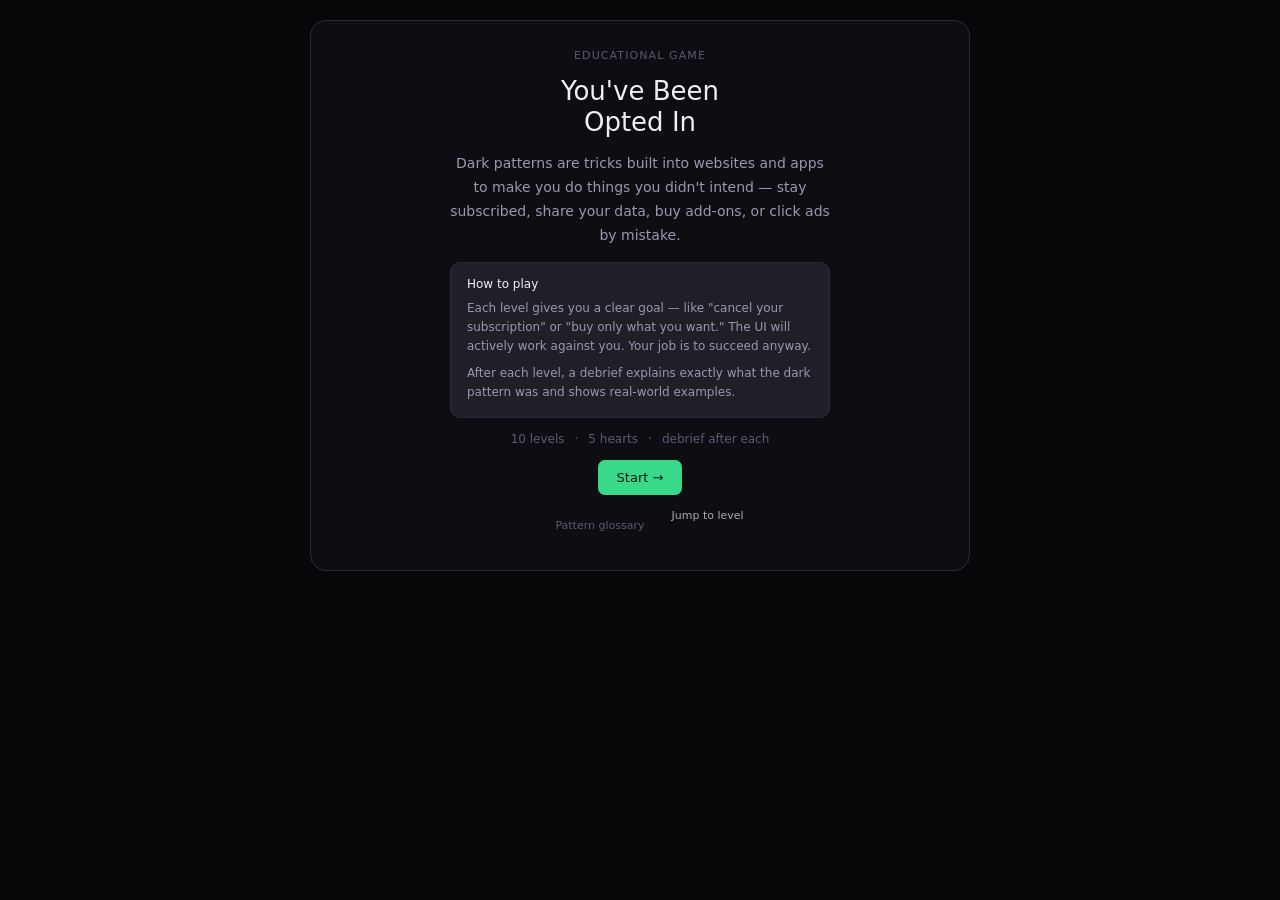
==== commit 4dc8ec64: "Made First Stage Modifications Updated hints system to allow users to unlock the hints feature after" ====
--- a/dark_patterns_game_v8.html
+++ b/dark_patterns_game_v8.html
@@ -263,7 +263,7 @@
   </div>
   <div style="display:flex;gap:8px;flex-wrap:wrap;justify-content:center">
     <button class="gbtn gbtn-green" onclick="G.start()">Start →</button>
-    <button class="gbtn gbtn-dark" id="hard-mode-btn" onclick="G.start(true)">Hard mode →</button>
+    <!-- <button class="gbtn gbtn-dark" id="hard-mode-btn" onclick="G.start(true)">Hard mode →</button> -->
   </div>
   <div style="display:flex;gap:8px;flex-wrap:wrap;justify-content:center">
     <button class="gbtn gbtn-ghost" onclick="showGlossary()">Pattern glossary</button>
@@ -308,6 +308,7 @@
       <span class="streak-pill" id="h-streak" style="display:none"></span>
       <div class="hearts" id="h-hearts"></div>
       <div class="score-pill">Score: <span id="h-score">0</span></div>
+      <button class="gbtn gbtn-ghost" id="h-hint-btn" style="display:none" onclick="G.showHint()">💡 Hint</button>
       <div class="cost-pill" id="h-cost" style="display:none">$0 extracted</div>
     </div>
   </div>
@@ -482,16 +483,34 @@
       <div style="font-size:12px;font-weight:500;color:var(--text);margin-bottom:10px">Achievements</div>
       <div id="win-achievements"></div>
     </div>
+    <!-- 
     <div id="win-hard-unlock" style="background:#1a1a1a;color:#f5f5f2;border-radius:10px;padding:12px 16px;font-size:12px;line-height:1.6;max-width:380px;text-align:left">
       <div style="font-weight:500;margin-bottom:4px">Hard mode unlocked</div>
       <div style="color:#aaa">They know you've played before. The interface adapts. Buttons drift. Labels change while you read them. Good luck.</div>
     </div>
+  -->
     <div style="display:flex;gap:8px;flex-wrap:wrap;justify-content:center">
       <button class="btn btn-p" id="win-play-again">Play again</button>
       <button class="btn" onclick="showGlossary()">Pattern glossary</button>
       <button class="btn" onclick="setScr('designer');initDesigner()">Try designer mode →</button>
     </div>
   </div>
+</div>
+
+<!-- GAME OVER -->
+<div class="scr" id="scr-gameover" style="padding:28px 20px;align-items:center;text-align:center;gap:14px">
+  <div style="font-size:32px">💔</div>
+  <div style="font-size:22px;font-weight:500;color:var(--text)">Game Over</div>
+  <div style="font-size:13px;color:var(--text2);max-width:380px;line-height:1.6">The dark patterns got you. Here's how each level went:</div>
+
+  <!-- Level breakdown -->
+  <div id="go-breakdown" style="width:100%;max-width:380px;background:var(--bg2);border-radius:10px;padding:14px;border:1px solid var(--border);display:flex;flex-direction:column;gap:8px;text-align:left"></div>
+
+  <div style="display:flex;gap:8px;flex-wrap:wrap;justify-content:center">
+    <button class="gbtn gbtn-green" onclick="G.tryAgain()">Try Again →</button>
+    <button class="gbtn gbtn-dark" onclick="G.continueAfterFail()">Continue anyway →</button>
+  </div>
+  <div style="font-size:11px;color:var(--text3)">Continuing resets your hearts but keeps your progress.</div>
 </div>
 
 </div>
@@ -510,10 +529,11 @@
 ];
 
 const LEVELS = buildLevels();
-let hearts,score,streak,levelIdx,lostHeart,hoverTimers={},hardMode=false,hasWon=false,xp=0,manipCost=0,levelGrades=[],achUnlocked=new Set();
+let hearts,score,streak,levelIdx,lostHeart,hoverTimers={},hardMode=false,hasWon=false,xp=0,manipCost=0,levelGrades=[],achUnlocked=new Set(),hintState={};
 
 function buildLevels(){return[
-  {id:'l1',title:'Level 1',isAI:false,goal:'Cancel your subscription',
+  {id:'l1',title:'Level 1',isAI:false,goal:'Cancel your subscription', 
+   hints:["There's a button to cancel — but it's not the primary action on each screen.","Click every button that mentions 'cancel' or 'no'. Ignore offers and surveys as best you can."],
    pattern:'Roach Motel',manip:92,
    brief:"The Roach Motel is named after the ad slogan: 'You can check in, but you can't check out.' Signing up is effortless — one or two clicks. Cancelling is a maze of detours, fake offers, and exhausting surveys. The goal is to wear you down until you give up.",
    goalDetail:"You have a NebulaPro subscription. You want to cancel it. Click 'Cancel subscription' and follow the steps all the way through.",dollars:{label:'If you gave up and kept the plan',amount:9.99,period:'month',note:'$119.88/year for a service you tried to cancel'},
@@ -526,7 +546,8 @@
            {trap:true,note:'6-question satisfaction survey, required. Exhaustion is the point.'},
            {trap:false,note:'"Allow 5–7 business days" — creates doubt. Will it actually cancel? Many people re-subscribe just in case.'}],
    render:L1},
-  {id:'l1ai',title:'Level 1 — Hyper',isAI:true,goal:'Cancel before the AI re-engages you',
+  {id:'l1ai',title:'Level 1 — Hyper',isAI:true,goal:'Cancel before the AI re-engages you', 
+   hints:["Try typing the word 'cancel' directly.","Keep repeating cancel-related words — the bot has a fixed number of deflections before it gives in."],
    pattern:'AI Roach Motel',manip:97,
    brief:"The classic Roach Motel, now run by a chatbot. Instead of screen after screen, you're stuck in a chat loop with an AI that deflects, misunderstands, and manufactures obstacles — running 24/7, never getting frustrated, optimised to exhaust you.",
    goalDetail:"You need to cancel your NebulaPro subscription via customer support chat. Type messages asking to cancel — the bot will try to stop you. Keep pushing.",
@@ -542,6 +563,7 @@
            {trap:true,note:'"Unpaid invoice" — manufactured obstacle. Even if false, it creates doubt and delay.'}],
    render:L1AI},
   {id:'l2',title:'Level 2',isAI:false,goal:'Decline every offer',
+   hints:["You need to decline every offer — look for the smaller, greyed-out button.","The 'no' button is styled to feel bad to click. Click it anyway — it's always the right move."],
    pattern:'Confirmshaming',manip:67,
    brief:"Confirmshaming makes the 'no' option feel like a personal failing. Instead of 'No thanks', the button says something like 'No thanks, I hate saving money.' It's designed to make declining feel embarrassing — so you click yes instead.",
    goalDetail:"You'll be offered something in each round. Your goal is to decline every single offer. Click the 'no' button each time — but read it carefully first.",dollars:{label:'If you opted into all four email lists',amount:0,period:null,note:'No direct cost — but your inbox and attention are the product. Your data is sold to list brokers.'},
@@ -553,6 +575,7 @@
            {trap:true,note:'Each round escalates. The shame copy gets more emotionally pointed.'}],
    render:L2},
   {id:'l2ai',title:'Level 2 — Hyper',isAI:true,goal:'Decline without being profiled',
+   hints:["The AI confidence % means nothing — ignore it and find the decline button.","Look for the ghost/grey button on each round and click it regardless of what it says."],
    pattern:'AI Confirmshaming',manip:88,
    brief:"Same trick, but the shame is personalised. Pseudo-AI 'analyses your behaviour' and generates a decline button that targets your specific psychology. Generic guilt has limits — personalised guilt doesn't.",
    goalDetail:"Decline every AI-personalised offer. The shame copy will try to make you feel like the 'no' option reflects badly on you. Ignore it and click it anyway.",
@@ -566,6 +589,7 @@
            {trap:false,note:'Notice the decline copy gets more targeted each round.'}],
    render:L2AI},
   {id:'l3',title:'Level 3',isAI:false,goal:'Find the real search result',
+   hints:["Look at the small label next to each URL — one word makes all the difference.","Any result with 'Sponsored' next to the URL is an ad. Find the one without it."],
    pattern:'Disguised Ads',manip:78,
    brief:"Disguised ads are paid results styled to look like organic search results. The 'Sponsored' label is deliberately small, low-contrast, and easy to skip over — especially when you're scanning quickly.",
    goalDetail:"Search results are shown below. Find and click the real editorial result — not a sponsored one. Look carefully at the labels and URLs.",dollars:{label:'If you clicked an ad instead of an organic result',amount:0,period:null,note:'No direct cost — but you may overpay for products only discoverable via ads, with no price competition.'},
@@ -577,6 +601,7 @@
            {trap:false,note:'Real results tend to be from editorial domains (.com/blog, .org, .edu) not shopping domains.'}],
    render:L3},
   {id:'l3ai',title:'Level 3 — Hyper',isAI:true,goal:'Identify the AI-generated review',
+   hints:["Real reviews have specific, personal detail. AI reviews are smooth and complete.","Look for phrases like 'as a busy parent of three' or generic praise that could apply to any product."],
    pattern:'AI Synthetic Social Proof',manip:91,
    brief:"AI can generate reviews that sound completely authentic — moderate star ratings, realistic names, plausible detail. Unlike obvious fake reviews, these are tuned to be statistically indistinguishable from real ones.",
    goalDetail:"One of the reviews below was written by an AI, not a real customer. Read each one carefully and click the one you think is fake.",
@@ -590,6 +615,7 @@
            {trap:false,note:'The real tells: over-smooth prose, no hesitation or specificity, generic praise that could apply to any product.'}],
    render:L3AI},
   {id:'l4',title:'Level 4',isAI:false,goal:'Save your real privacy preferences',
+   hints:["Not all boxes start in the same state — some protective options begin unchecked.","Uncheck boxes 1 and 4, check boxes 2 and 3."],
    pattern:'Trick Questions',manip:85,
    brief:"Real cookie consent forms mix opt-in and opt-out framing in the same list — so the same action (checking a box) means opposite things on different rows. Some protective options are buried unchecked. This level has clear labels, but the logic is deliberately inconsistent.",
    goalDetail:"Set your preferences so you get no marketing, your data sharing is limited, you're opted out of targeted ads, and your experience isn't personalised for tracking purposes. Read each label carefully — not all boxes start in the same state, and checking vs unchecking means different things on different rows.",dollars:{label:'If you accidentally consented to data sharing',amount:0,period:null,note:'No direct cost — but your personal data is sold to ~200 third-party brokers at an average value of $240/year per profile.'},
@@ -601,6 +627,7 @@
            {trap:true,note:'The real trick: mixing opt-in and opt-out framing in the same form. "Limit sharing" (keep checked) vs "Send me emails" (uncheck) require opposite actions for opposite reasons.'}],
    render:L4},
   {id:'l4ai',title:'Level 4 — Hyper',isAI:true,goal:'Find the real opt-out',
+   hints:["One option always straightforwardly says 'opt out' or 'privacy control: on'.","Ignore the first two options each round — the last one is always the genuine opt-out."],
    pattern:'AI A/B Gaslighting',manip:95,
    brief:"The same trick, now with an AI twist: every time you try to opt out, the form reshuffles with new label wording. One option always genuinely protects your privacy — but it's disguised differently each time. Real consent management platforms A/B test their forms this way.",
    goalDetail:"Each round shows three options. One opts you out of tracking — the others are traps. Find and check only that one. After 3 attempts the answer is revealed and you can move on.",
@@ -614,6 +641,7 @@
            {trap:false,note:'The winning move: read each checkbox independently and ask "what does checking this DO?" before saving.'}],
    render:L4AI},
   {id:'l5',title:'Level 5',isAI:false,goal:'Buy only what you want',
+   hints:["Scroll down — there may be items below the fold you haven't seen.","Remove everything except 'Wireless headphones' before clicking Checkout."],
    pattern:'Sneak into Basket',manip:80,
    brief:"Sneak into Basket means extra items are pre-added to your cart — warranties, subscriptions, insurance — often below the fold or in pale text. They count on you not scrolling, not reading, or just clicking through.",
    goalDetail:"You want to buy wireless headphones. Check your cart carefully and remove everything that wasn't on your list before checking out. Watch out — items may reappear.",dollars:{label:'If you missed all three pre-added items',amount:21.98,period:'one-time',note:'$21.98 extra at checkout — plus $119.88/year when the "free" NebulaPro trial auto-renews'},
@@ -625,6 +653,7 @@
            {trap:false,note:'The only safe move: read every line before clicking Checkout, every time.'}],
    render:L5},
   {id:'l5ai',title:'Level 5 — Hyper',isAI:true,goal:'Resist the personalized upsell',
+   hints:["The confidence percentage is made up — it has no statistical basis.","Just click 'No thanks' on every recommendation. All three are upsells you don't need."],
    pattern:'AI Hyper-Personalized Upsell',manip:96,
    brief:"The same pattern, now with algorithmic authority. Instead of just sneaking items in, the AI 'predicts' you'll want them — complete with a confidence percentage designed to make refusing feel irrational.",
    goalDetail:"Decline every AI-recommended upsell. The percentages and 'users like you' framing are designed to make saying no feel like a mistake. They're not based on anything real.",
@@ -663,7 +692,9 @@
 }
 
 function showLevel(){
-  setScr('level');lostHeart=false;hoverTimers={};
+  setScr('level');lostHeart=false;hoverTimers={};hintState={};
+  const hintBtn=document.getElementById('h-hint-btn');
+  if(hintBtn){hintBtn.disabled=false;hintBtn.textContent='💡 Hint';hintBtn.style.display='none';}
   const lv=LEVELS[levelIdx];
   document.getElementById('h-lvl').textContent='Level '+(levelIdx+1)+' of '+LEVELS.length+(hardMode?' <span class="hard-badge">HARD</span>':'');
   document.getElementById('h-goal').textContent='Goal: '+lv.goal;
@@ -678,6 +709,32 @@
   lc.appendChild(goalBanner);
   lv.render(lc);
   renderHearts();renderScore();renderStreak();renderDots('dots-l');
+}
+
+function showHint(){
+  console.log('showHint called, levelIdx:', levelIdx, 'hints:', LEVELS[levelIdx]?.hints);
+  const lv=LEVELS[levelIdx];
+  if(!lv||!lv.hints)return;
+  const level=hintState.level||0;
+  const hint=lv.hints[Math.min(level,lv.hints.length-1)];
+  hintState.level=(level+1);
+  hintState.used=true;
+  // Show hint as a message in the fake-app
+  const lc=document.getElementById('lc');
+  const existing=document.getElementById('hint-bubble');
+  if(existing)existing.remove();
+  const d=document.createElement('div');
+  d.id='hint-bubble';
+  d.style.cssText='background:var(--amber-dim);border:1px solid var(--amber);border-radius:8px;padding:8px 12px;font-size:12px;color:var(--amber);line-height:1.5;margin:0 14px';
+  d.innerHTML='💡 <strong>Hint '+(level+1)+' of '+lv.hints.length+':</strong> '+hint;
+  hintState.text=d.innerHTML;
+  // Insert after goal banner
+  lc.prepend(d);
+  // If all hints used, disable button
+  if(hintState.level>=lv.hints.length){
+    const btn=document.getElementById('h-hint-btn');
+    if(btn){btn.textContent='No more hints';btn.disabled=true;}
+  }
 }
 
 function succeed(){
@@ -706,6 +763,9 @@
   const wasNew=!lostHeart;
   if(!lostHeart){hearts=Math.max(0,hearts-1);lostHeart=true;}
   streak=0;
+  if(hearts===0){renderHearts(true);setTimeout(()=>showGameOver(),1200);return;}
+  const hintBtn=document.getElementById('h-hint-btn');
+  if(hintBtn)hintBtn.style.display='';
   // Add cost for this failure based on current level
   const lv=LEVELS[levelIdx];
   if(wasNew&&lv&&lv.dollars&&lv.dollars.amount>0){
@@ -723,7 +783,16 @@
   const d=document.createElement('div');
   d.className='damage-msg';d.textContent=msg||'Caught! You lost a heart.';
   lc.prepend(d);setTimeout(()=>d.remove(),1900);
-  checkAchievements();
+  if(hintState.text){
+  const hb=document.getElementById('hint-bubble');
+  if(!hb){
+    const h=document.createElement('div');
+    h.id='hint-bubble';
+    h.style.cssText='background:var(--amber-dim);border:1px solid var(--amber);border-radius:8px;padding:8px 12px;font-size:12px;color:var(--amber);line-height:1.5';
+    h.innerHTML=hintState.text;
+    lc.prepend(h);
+  }
+}
 }
 
 function almostGotYou(el,msg){
@@ -803,6 +872,27 @@
 
   renderDots('dots-d');
 }
+
+function showGameOver(){
+  setScr('gameover');
+  const el=document.getElementById('go-breakdown');
+  if(!el)return;
+  el.innerHTML=LEVELS.map((lv,i)=>{
+    const grade=levelGrades[i];
+    const done=i<levelIdx;
+    const isCur=i===levelIdx;
+    const icon=!done&&!isCur?'○':grade==='S'||grade==='A'?'✓':'✗';
+    const color=!done&&!isCur?'var(--text3)':grade==='S'||grade==='A'?'var(--green)':'var(--red)';
+    return`<div style="display:flex;justify-content:space-between;align-items:center;font-size:12px;padding:4px 0;border-bottom:1px solid var(--border)">
+      <span style="color:var(--text2)">${lv.title} — ${lv.pattern}</span>
+      <span style="color:${color};font-weight:500">${isCur?'✗ failed here':done?(grade||'—'):'not reached'}</span>
+    </div>`;
+  }).join('');
+}
+
+// In the G object at the bottom, add these two:
+// tryAgain: restarts from level 1
+// continueAfterFail: resets hearts and resumes from current level
 
 function next(){
   levelIdx++;
@@ -884,16 +974,17 @@
   }
   document.getElementById('win-play-again').onclick=()=>G.start(false);
   // Hard mode button (once)
-  if(!document.getElementById('hard-btn-win')){
-    const btn=document.createElement('button');
-    btn.id='hard-btn-win';
-    btn.className='btn';
-    btn.textContent='Play hard mode →';
-    btn.style.cssText='background:#1a1a1a;color:#f5f5f2;border-color:transparent';
-    btn.onclick=()=>G.start(true);
-    document.getElementById('win-play-again').insertAdjacentElement('afterend',btn);
-  }
-  SFX.win();
+  /*
+if(!document.getElementById('hard-btn-win')){
+  const btn=document.createElement('button');
+  btn.id='hard-btn-win';
+  btn.className='btn';
+  btn.textContent='Play hard mode →';
+  btn.style.cssText='background:#1a1a1a;color:#f5f5f2;border-color:transparent';
+  btn.onclick=()=>G.start(true);
+  document.getElementById('win-play-again').insertAdjacentElement('afterend',btn);
+}
+*/
 }
 
 function rating(){
@@ -942,7 +1033,7 @@
     return`<div class="${c}"></div>`;
   }).join('');
 }
-function setScr(n){['intro','brief','level','debrief','win','designer'].forEach(s=>{const el=document.getElementById('scr-'+s);if(el)el.classList.toggle('active',s===n);});}
+function setScr(n){['intro','brief','level','debrief','win','designer','gameover'].forEach(s=>{const el=document.getElementById('scr-'+s);if(el)el.classList.toggle('active',s===n);});}
 
 function showGlossary(){
   document.getElementById('glossary-body').innerHTML=GLOSSARY.map(g=>`
@@ -1522,6 +1613,7 @@
   {id:'all_s',       icon:'⭐', name:'Perfect Run',    desc:'S-ranked every level in a single run.'},
   {id:'hard_clear',  icon:'💀', name:'They Know',      desc:'Completed the game in hard mode.'},
   {id:'caught_fakeout',icon:'🎭',name:'Fool Me Once',  desc:'Spotted the dark pattern on the win screen.'},
+  {id:'no_hints', icon:'🧠', name:'No Hints',  desc:'Completed the game without ever using a hint.'},
 ];
 
 function checkAchievements(){
@@ -1530,13 +1622,19 @@
   if(streak>=3)achUnlocked.add('streak_3');
   if(hardMode&&levelIdx===LEVELS.length-1)achUnlocked.add('hard_clear');
   if(levelGrades.length===LEVELS.length&&levelGrades.every(g=>g==='S'))achUnlocked.add('all_s');
+  if(levelIdx===LEVELS.length-1&&!hintState.used)achUnlocked.add('no_hints');
 }
 function unlockAch(id){achUnlocked.add(id);}
 
 /* ── BG MUSIC: start on first interaction ── */
 document.addEventListener('click',()=>{SFX.bgStart();},{once:true});
 
-const G={start,restart,next,succeed,fail,beginLevel:()=>showLevel()};
+const G={
+  start,restart,next,succeed,fail,showHint,
+  beginLevel:()=>showLevel(),
+  tryAgain(){hearts=5;score=0;streak=0;levelIdx=0;lostHeart=false;levelGrades=[];achUnlocked=new Set();showBrief();},
+  continueAfterFail(){hearts=3;lostHeart=false;showBrief();}
+};
 </script>
 </body>
 </html>
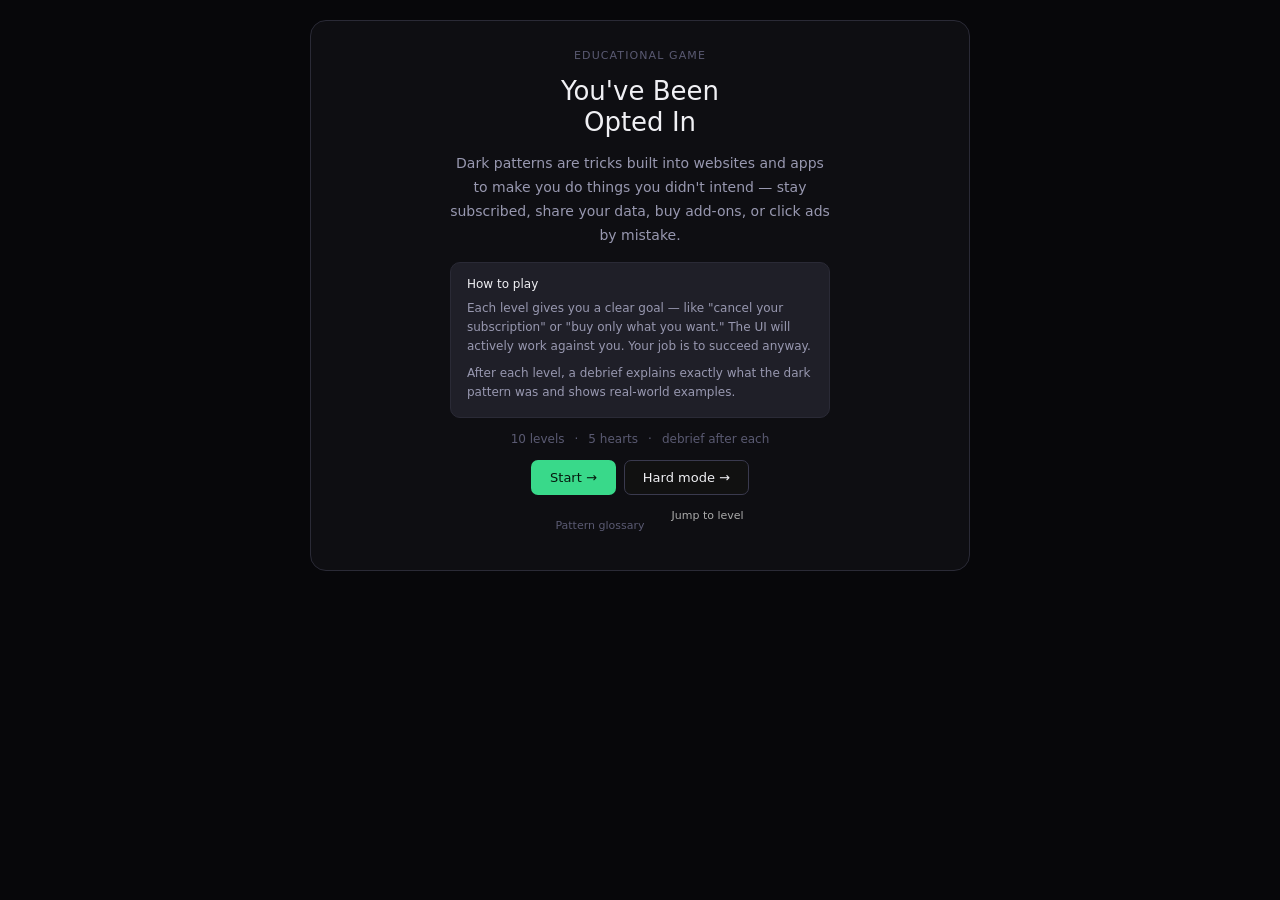
==== commit 98eab30a: "merged before split" ====
--- a/dark_patterns_game_v8.html
+++ b/dark_patterns_game_v8.html
@@ -263,7 +263,7 @@
   </div>
   <div style="display:flex;gap:8px;flex-wrap:wrap;justify-content:center">
     <button class="gbtn gbtn-green" onclick="G.start()">Start →</button>
-    <!-- <button class="gbtn gbtn-dark" id="hard-mode-btn" onclick="G.start(true)">Hard mode →</button> -->
+    <button class="gbtn gbtn-dark" id="hard-mode-btn" onclick="G.start(true)">Hard mode →</button>
   </div>
   <div style="display:flex;gap:8px;flex-wrap:wrap;justify-content:center">
     <button class="gbtn gbtn-ghost" onclick="showGlossary()">Pattern glossary</button>
@@ -308,7 +308,6 @@
       <span class="streak-pill" id="h-streak" style="display:none"></span>
       <div class="hearts" id="h-hearts"></div>
       <div class="score-pill">Score: <span id="h-score">0</span></div>
-      <button class="gbtn gbtn-ghost" id="h-hint-btn" style="display:none" onclick="G.showHint()">💡 Hint</button>
       <div class="cost-pill" id="h-cost" style="display:none">$0 extracted</div>
     </div>
   </div>
@@ -483,34 +482,16 @@
       <div style="font-size:12px;font-weight:500;color:var(--text);margin-bottom:10px">Achievements</div>
       <div id="win-achievements"></div>
     </div>
-    <!-- 
     <div id="win-hard-unlock" style="background:#1a1a1a;color:#f5f5f2;border-radius:10px;padding:12px 16px;font-size:12px;line-height:1.6;max-width:380px;text-align:left">
       <div style="font-weight:500;margin-bottom:4px">Hard mode unlocked</div>
       <div style="color:#aaa">They know you've played before. The interface adapts. Buttons drift. Labels change while you read them. Good luck.</div>
     </div>
-  -->
     <div style="display:flex;gap:8px;flex-wrap:wrap;justify-content:center">
       <button class="btn btn-p" id="win-play-again">Play again</button>
       <button class="btn" onclick="showGlossary()">Pattern glossary</button>
       <button class="btn" onclick="setScr('designer');initDesigner()">Try designer mode →</button>
     </div>
   </div>
-</div>
-
-<!-- GAME OVER -->
-<div class="scr" id="scr-gameover" style="padding:28px 20px;align-items:center;text-align:center;gap:14px">
-  <div style="font-size:32px">💔</div>
-  <div style="font-size:22px;font-weight:500;color:var(--text)">Game Over</div>
-  <div style="font-size:13px;color:var(--text2);max-width:380px;line-height:1.6">The dark patterns got you. Here's how each level went:</div>
-
-  <!-- Level breakdown -->
-  <div id="go-breakdown" style="width:100%;max-width:380px;background:var(--bg2);border-radius:10px;padding:14px;border:1px solid var(--border);display:flex;flex-direction:column;gap:8px;text-align:left"></div>
-
-  <div style="display:flex;gap:8px;flex-wrap:wrap;justify-content:center">
-    <button class="gbtn gbtn-green" onclick="G.tryAgain()">Try Again →</button>
-    <button class="gbtn gbtn-dark" onclick="G.continueAfterFail()">Continue anyway →</button>
-  </div>
-  <div style="font-size:11px;color:var(--text3)">Continuing resets your hearts but keeps your progress.</div>
 </div>
 
 </div>
@@ -526,14 +507,14 @@
   {name:'AI Synthetic Social Proof',ai:true,desc:"AI-generated reviews, ratings, and testimonials that are statistically plausible but entirely fabricated. Harder to spot because they are tuned to sound credible.",coined:'An AI-era evolution. The FTC began pursuing enforcement in 2023–2024.'},
   {name:'AI A/B Gaslighting',ai:true,desc:"The consent interface 'A/B tests' in real time. Every time you get close to opting out, it reshuffles, telling you this is 'personalization'. It is not.",coined:'An AI-amplified version of Trick Questions. Real consent management platforms have begun using variant testing on consent UI.'},
   {name:'AI Hyper-Personalized Upsell',ai:true,desc:"Pseudo-AI 'predicts' exactly what you're likely to buy based on your 'profile' — actually heuristics dressed in algorithmic confidence to make declining feel irrational.",coined:'An AI-amplified version of Sneak into Basket. Dynamic personalization increases conversion rates by 20–30% according to industry research.'},
+  {name:'Fake Scarcity / Urgency',ai:false,desc:"Countdown timers, fake stock warnings, and fabricated social proof ('847 people viewing') are designed to trigger loss aversion and panic-buying. Almost none of the scarcity is real — the timer resets, the stock number never changes, the viewer count is randomly generated.",coined:'Part of Harry Brignull\'s original 2010 taxonomy. Booking.com was fined by the UK CMA in 2019 for fabricated scarcity messaging.'},
 ];
 
 const LEVELS = buildLevels();
-let hearts,score,streak,levelIdx,lostHeart,hoverTimers={},hardMode=false,hasWon=false,xp=0,manipCost=0,levelGrades=[],achUnlocked=new Set(),hintState={};
+let hearts,score,streak,levelIdx,lostHeart,hoverTimers={},hardMode=false,hasWon=false,xp=0,manipCost=0,levelGrades=[],achUnlocked=new Set();
 
 function buildLevels(){return[
-  {id:'l1',title:'Level 1',isAI:false,goal:'Cancel your subscription', 
-   hints:["There's a button to cancel — but it's not the primary action on each screen.","Click every button that mentions 'cancel' or 'no'. Ignore offers and surveys as best you can."],
+  {id:'l1',title:'Level 1',isAI:false,goal:'Cancel your subscription',
    pattern:'Roach Motel',manip:92,
    brief:"The Roach Motel is named after the ad slogan: 'You can check in, but you can't check out.' Signing up is effortless — one or two clicks. Cancelling is a maze of detours, fake offers, and exhausting surveys. The goal is to wear you down until you give up.",
    goalDetail:"You have a NebulaPro subscription. You want to cancel it. Click 'Cancel subscription' and follow the steps all the way through.",dollars:{label:'If you gave up and kept the plan',amount:9.99,period:'month',note:'$119.88/year for a service you tried to cancel'},
@@ -546,8 +527,7 @@
            {trap:true,note:'6-question satisfaction survey, required. Exhaustion is the point.'},
            {trap:false,note:'"Allow 5–7 business days" — creates doubt. Will it actually cancel? Many people re-subscribe just in case.'}],
    render:L1},
-  {id:'l1ai',title:'Level 1 — Hyper',isAI:true,goal:'Cancel before the AI re-engages you', 
-   hints:["Try typing the word 'cancel' directly.","Keep repeating cancel-related words — the bot has a fixed number of deflections before it gives in."],
+  {id:'l1ai',title:'Level 1 — Hyper',isAI:true,goal:'Cancel before the AI re-engages you',
    pattern:'AI Roach Motel',manip:97,
    brief:"The classic Roach Motel, now run by a chatbot. Instead of screen after screen, you're stuck in a chat loop with an AI that deflects, misunderstands, and manufactures obstacles — running 24/7, never getting frustrated, optimised to exhaust you.",
    goalDetail:"You need to cancel your NebulaPro subscription via customer support chat. Type messages asking to cancel — the bot will try to stop you. Keep pushing.",
@@ -563,7 +543,6 @@
            {trap:true,note:'"Unpaid invoice" — manufactured obstacle. Even if false, it creates doubt and delay.'}],
    render:L1AI},
   {id:'l2',title:'Level 2',isAI:false,goal:'Decline every offer',
-   hints:["You need to decline every offer — look for the smaller, greyed-out button.","The 'no' button is styled to feel bad to click. Click it anyway — it's always the right move."],
    pattern:'Confirmshaming',manip:67,
    brief:"Confirmshaming makes the 'no' option feel like a personal failing. Instead of 'No thanks', the button says something like 'No thanks, I hate saving money.' It's designed to make declining feel embarrassing — so you click yes instead.",
    goalDetail:"You'll be offered something in each round. Your goal is to decline every single offer. Click the 'no' button each time — but read it carefully first.",dollars:{label:'If you opted into all four email lists',amount:0,period:null,note:'No direct cost — but your inbox and attention are the product. Your data is sold to list brokers.'},
@@ -575,7 +554,6 @@
            {trap:true,note:'Each round escalates. The shame copy gets more emotionally pointed.'}],
    render:L2},
   {id:'l2ai',title:'Level 2 — Hyper',isAI:true,goal:'Decline without being profiled',
-   hints:["The AI confidence % means nothing — ignore it and find the decline button.","Look for the ghost/grey button on each round and click it regardless of what it says."],
    pattern:'AI Confirmshaming',manip:88,
    brief:"Same trick, but the shame is personalised. Pseudo-AI 'analyses your behaviour' and generates a decline button that targets your specific psychology. Generic guilt has limits — personalised guilt doesn't.",
    goalDetail:"Decline every AI-personalised offer. The shame copy will try to make you feel like the 'no' option reflects badly on you. Ignore it and click it anyway.",
@@ -583,13 +561,14 @@
    desc:"Pseudo-AI 'analyzes your behavior' and generates shame copy that feels disturbingly personal — targeting your apparent psychology, not just generic guilt.",
    rw:{company:'Behavioral ad platforms',detail:'Real platforms like Optimizely and Dynamic Yield segment users by psychological profile and test which emotional appeals drive the highest conversion. AI personalizes shame at scale.',link:'https://www.deceptive.design/hall-of-shame'},
    aiWhy:'Generic confirmshaming has a ceiling — "I hate saving money" works on some people and feels absurd to others. AI removes that ceiling by personalizing the shame to each user\'s inferred profile. Someone flagged as "price-sensitive" gets financial shame; someone flagged as "health-focused" gets health shame. The insult is customized.',
-   replay:[{trap:false,note:'"Profiled as X" — the label is pseudo-random, but stated with algorithmic confidence to feel real.'},
-           {trap:true,note:'Each shame message is written for the profile, not for a generic user.'},
-           {trap:true,note:'"AI confidence: 93%" — a percentage with no meaning, designed to make the recommendation feel data-driven.'},
-           {trap:false,note:'Notice the decline copy gets more targeted each round.'}],
+   replay:[{trap:false,note:'Profile banner appears immediately — algorithmic confidence before you\'ve seen the offer. Sets the frame: the AI already knows you.'},
+           {trap:false,note:'NexusAI analysis block is visible from the start — confidence percentage and behavioral label prime you before any choice is presented.'},
+           {trap:true,note:'The yes button appears alone first. No alternative exists yet — you\'re being asked to agree before you can see what disagreeing looks like.'},
+           {trap:true,note:'The shame copy only appears 4 seconds later. By then you\'ve already been sitting with the yes button. The delay is the manipulation.'},
+           {trap:true,note:'"AI confidence: X%" in the round label — a number with no statistical basis, designed to make your refusal feel like arguing with data.'},
+           {trap:false,note:'The profile is randomly assigned from 4 types. The shame copy is written for that profile — financial shame, health shame, social shame, or efficiency shame.'},],
    render:L2AI},
   {id:'l3',title:'Level 3',isAI:false,goal:'Find the real search result',
-   hints:["Look at the small label next to each URL — one word makes all the difference.","Any result with 'Sponsored' next to the URL is an ad. Find the one without it."],
    pattern:'Disguised Ads',manip:78,
    brief:"Disguised ads are paid results styled to look like organic search results. The 'Sponsored' label is deliberately small, low-contrast, and easy to skip over — especially when you're scanning quickly.",
    goalDetail:"Search results are shown below. Find and click the real editorial result — not a sponsored one. Look carefully at the labels and URLs.",dollars:{label:'If you clicked an ad instead of an organic result',amount:0,period:null,note:'No direct cost — but you may overpay for products only discoverable via ads, with no price competition.'},
@@ -601,7 +580,6 @@
            {trap:false,note:'Real results tend to be from editorial domains (.com/blog, .org, .edu) not shopping domains.'}],
    render:L3},
   {id:'l3ai',title:'Level 3 — Hyper',isAI:true,goal:'Identify the AI-generated review',
-   hints:["Real reviews have specific, personal detail. AI reviews are smooth and complete.","Look for phrases like 'as a busy parent of three' or generic praise that could apply to any product."],
    pattern:'AI Synthetic Social Proof',manip:91,
    brief:"AI can generate reviews that sound completely authentic — moderate star ratings, realistic names, plausible detail. Unlike obvious fake reviews, these are tuned to be statistically indistinguishable from real ones.",
    goalDetail:"One of the reviews below was written by an AI, not a real customer. Read each one carefully and click the one you think is fake.",
@@ -615,7 +593,6 @@
            {trap:false,note:'The real tells: over-smooth prose, no hesitation or specificity, generic praise that could apply to any product.'}],
    render:L3AI},
   {id:'l4',title:'Level 4',isAI:false,goal:'Save your real privacy preferences',
-   hints:["Not all boxes start in the same state — some protective options begin unchecked.","Uncheck boxes 1 and 4, check boxes 2 and 3."],
    pattern:'Trick Questions',manip:85,
    brief:"Real cookie consent forms mix opt-in and opt-out framing in the same list — so the same action (checking a box) means opposite things on different rows. Some protective options are buried unchecked. This level has clear labels, but the logic is deliberately inconsistent.",
    goalDetail:"Set your preferences so you get no marketing, your data sharing is limited, you're opted out of targeted ads, and your experience isn't personalised for tracking purposes. Read each label carefully — not all boxes start in the same state, and checking vs unchecking means different things on different rows.",dollars:{label:'If you accidentally consented to data sharing',amount:0,period:null,note:'No direct cost — but your personal data is sold to ~200 third-party brokers at an average value of $240/year per profile.'},
@@ -627,7 +604,6 @@
            {trap:true,note:'The real trick: mixing opt-in and opt-out framing in the same form. "Limit sharing" (keep checked) vs "Send me emails" (uncheck) require opposite actions for opposite reasons.'}],
    render:L4},
   {id:'l4ai',title:'Level 4 — Hyper',isAI:true,goal:'Find the real opt-out',
-   hints:["One option always straightforwardly says 'opt out' or 'privacy control: on'.","Ignore the first two options each round — the last one is always the genuine opt-out."],
    pattern:'AI A/B Gaslighting',manip:95,
    brief:"The same trick, now with an AI twist: every time you try to opt out, the form reshuffles with new label wording. One option always genuinely protects your privacy — but it's disguised differently each time. Real consent management platforms A/B test their forms this way.",
    goalDetail:"Each round shows three options. One opts you out of tracking — the others are traps. Find and check only that one. After 3 attempts the answer is revealed and you can move on.",
@@ -641,7 +617,6 @@
            {trap:false,note:'The winning move: read each checkbox independently and ask "what does checking this DO?" before saving.'}],
    render:L4AI},
   {id:'l5',title:'Level 5',isAI:false,goal:'Buy only what you want',
-   hints:["Scroll down — there may be items below the fold you haven't seen.","Remove everything except 'Wireless headphones' before clicking Checkout."],
    pattern:'Sneak into Basket',manip:80,
    brief:"Sneak into Basket means extra items are pre-added to your cart — warranties, subscriptions, insurance — often below the fold or in pale text. They count on you not scrolling, not reading, or just clicking through.",
    goalDetail:"You want to buy wireless headphones. Check your cart carefully and remove everything that wasn't on your list before checking out. Watch out — items may reappear.",dollars:{label:'If you missed all three pre-added items',amount:21.98,period:'one-time',note:'$21.98 extra at checkout — plus $119.88/year when the "free" NebulaPro trial auto-renews'},
@@ -650,10 +625,10 @@
    replay:[{trap:true,note:'Items are pre-added and labeled "(added for you)" — as if this is a service, not a charge.'},
            {trap:true,note:'The "free" trial item costs nothing today, but auto-renews at $9.99/mo. The price is in fine print.'},
            {trap:true,note:'After you remove items and try to check out, new ones are sneaked in. The checkout loop creates exhaustion.'},
-           {trap:false,note:'The only safe move: read every line before clicking Checkout, every time.'}],
+           {trap:false,note:'The only safe move: read every line before clicking Checkout, every time.'},,
+           {trap:true,note:'The countdown timer auto-placed your order when it hit zero — framed as "Securing your cart" but actually a forced checkout. Ticketmaster and airline booking sites use exactly this mechanic.'}],
    render:L5},
   {id:'l5ai',title:'Level 5 — Hyper',isAI:true,goal:'Resist the personalized upsell',
-   hints:["The confidence percentage is made up — it has no statistical basis.","Just click 'No thanks' on every recommendation. All three are upsells you don't need."],
    pattern:'AI Hyper-Personalized Upsell',manip:96,
    brief:"The same pattern, now with algorithmic authority. Instead of just sneaking items in, the AI 'predicts' you'll want them — complete with a confidence percentage designed to make refusing feel irrational.",
    goalDetail:"Decline every AI-recommended upsell. The percentages and 'users like you' framing are designed to make saying no feel like a mistake. They're not based on anything real.",
@@ -661,11 +636,27 @@
    desc:"Pseudo-AI 'predicts' what you need, with a confidence percentage, making declining feel irrational. The profile is fake; the confidence figure is meaningless.",
    rw:{company:'Amazon, streaming platforms',detail:'"Customers who bought X also bought Y" is the benign version. AI-personalized bundling with manufactured confidence scores pushes this into manipulation: you\'re told an algorithm has specifically identified this for you, making opt-out feel like arguing with data.',link:'https://www.deceptive.design/hall-of-shame'},
    aiWhy:'Upsells have always existed. AI makes them feel inevitable. A "94% match" score implies your refusal is statistically unusual — a form of algorithmic social pressure. The score is often based on simple demographic heuristics, but the framing borrows the authority of machine learning.',
-   replay:[{trap:false,note:'"NexusAI identified you as X" — the profile is generated from minimal signals, but stated as established fact.'},
-           {trap:true,note:'The confidence percentage (94%, 91%...) has no statistical basis. It exists to make you feel irrational for declining.'},
-           {trap:true,note:'"Users like you" — social proof framing. Implies your peer group already said yes.'},
-           {trap:true,note:'"You\'ll regret skipping this" — predictive regret framing. A new AI-era dark pattern.'}],
+   replay:[{trap:false,note:'"NexusAI identified you as X" — the profile is generated from minimal signals, but stated as established fact to make the recommendation feel inevitable.'},
+           {trap:true,note:'The confidence percentage (94%, 91%...) has no statistical basis. It exists to make declining feel irrational — like you\'re arguing with data.'},
+           {trap:true,note:'"Offer expires in Xs" — the countdown is fake urgency. The offer doesn\'t actually expire; it just auto-advances to pressure you into deciding before you\'ve read carefully.'},
+           {trap:true,note:'"Users like you bought this" — social proof framing. Implies your peer group already said yes, making refusal feel like an outlier decision.'},
+           {trap:true,note:'"Our model predicts you\'ll regret skipping this" — predictive regret framing. AI-era manipulation: instead of shaming you now, it threatens your future self.'},
+           {trap:false,note:'The winning move: the timer expiring costs you nothing. Every offer auto-advances whether you act or not — patience beats urgency.'},],
    render:L5AI},
+  {id:'l7',title:'Level 7',isAI:false,goal:'Buy only what you want, without getting distracted',
+    pattern:'Fake Scarcity / Urgency',manip:82,
+    brief:"Fake scarcity and urgency are designed to impair your decision-making with a false deadline to rush you into decisions. Countdown timers, 'Only 2 left!', and '847 people viewing' create a sense of panic that makes you act before you think. Almost none of it is real.",    goalDetail:"You want to buy one item: a Basic Backpack. Checkout with only that item in your cart. Don't let the timers, stock warnings, or flash sale pressure you into buying anything else or rushing.",
+    dollars:{label:'If every urgency signal worked on you',amount:47.97,period:'one-time',note:'$47.97 in impulse purchases triggered by fake scarcity — plus a subscription you didn\'t need'},
+    desc:'Countdown timers, fake stock warnings, and social proof pressure combine to make you act before you think. Studies show urgency increases conversion by up to 332% — almost none of the scarcity is real.',
+    rw:{company:'Booking.com',detail:'Fined by the UK CMA in 2019 for fake "Only 1 room left!" and "8 people looking at this" messages. Internal data showed the stock counts were fabricated. The practice remains widespread.',link:'https://www.deceptive.design/hall-of-shame'},
+    replay:[
+            {trap:true,note:'The countdown timer resets every time you interact — it never actually expires into anything. The urgency is manufactured.'},
+            {trap:true,note:'"Only 2 left in stock" — the number is static and never changes regardless of how many people "buy". It exists purely to trigger loss aversion.'},
+            {trap:true,note:'"847 people viewing" — a randomly generated number refreshed on a loop. No real data underlies it.'},
+            {trap:true,note:'The flash sale discount only applies if you add the upsell item. The "savings" framing obscures that you\'re spending more, not less.'},
+            {trap:false,note:'The winning move: ignore all timers and counters. None of them have real consequences. Patience is the antidote to fake urgency.'},
+    ],
+    render:L7},
 ];}
 
 function start(hard){hardMode=!!hard;hearts=5;score=0;streak=0;levelIdx=0;hoverTimers={};xp=0;manipCost=0;levelGrades=[];achUnlocked=new Set();showBrief();}
@@ -692,9 +683,7 @@
 }
 
 function showLevel(){
-  setScr('level');lostHeart=false;hoverTimers={};hintState={};
-  const hintBtn=document.getElementById('h-hint-btn');
-  if(hintBtn){hintBtn.disabled=false;hintBtn.textContent='💡 Hint';hintBtn.style.display='none';}
+  setScr('level');lostHeart=false;hoverTimers={};
   const lv=LEVELS[levelIdx];
   document.getElementById('h-lvl').textContent='Level '+(levelIdx+1)+' of '+LEVELS.length+(hardMode?' <span class="hard-badge">HARD</span>':'');
   document.getElementById('h-goal').textContent='Goal: '+lv.goal;
@@ -709,32 +698,6 @@
   lc.appendChild(goalBanner);
   lv.render(lc);
   renderHearts();renderScore();renderStreak();renderDots('dots-l');
-}
-
-function showHint(){
-  console.log('showHint called, levelIdx:', levelIdx, 'hints:', LEVELS[levelIdx]?.hints);
-  const lv=LEVELS[levelIdx];
-  if(!lv||!lv.hints)return;
-  const level=hintState.level||0;
-  const hint=lv.hints[Math.min(level,lv.hints.length-1)];
-  hintState.level=(level+1);
-  hintState.used=true;
-  // Show hint as a message in the fake-app
-  const lc=document.getElementById('lc');
-  const existing=document.getElementById('hint-bubble');
-  if(existing)existing.remove();
-  const d=document.createElement('div');
-  d.id='hint-bubble';
-  d.style.cssText='background:var(--amber-dim);border:1px solid var(--amber);border-radius:8px;padding:8px 12px;font-size:12px;color:var(--amber);line-height:1.5;margin:0 14px';
-  d.innerHTML='💡 <strong>Hint '+(level+1)+' of '+lv.hints.length+':</strong> '+hint;
-  hintState.text=d.innerHTML;
-  // Insert after goal banner
-  lc.prepend(d);
-  // If all hints used, disable button
-  if(hintState.level>=lv.hints.length){
-    const btn=document.getElementById('h-hint-btn');
-    if(btn){btn.textContent='No more hints';btn.disabled=true;}
-  }
 }
 
 function succeed(){
@@ -763,9 +726,6 @@
   const wasNew=!lostHeart;
   if(!lostHeart){hearts=Math.max(0,hearts-1);lostHeart=true;}
   streak=0;
-  if(hearts===0){renderHearts(true);setTimeout(()=>showGameOver(),1200);return;}
-  const hintBtn=document.getElementById('h-hint-btn');
-  if(hintBtn)hintBtn.style.display='';
   // Add cost for this failure based on current level
   const lv=LEVELS[levelIdx];
   if(wasNew&&lv&&lv.dollars&&lv.dollars.amount>0){
@@ -783,16 +743,7 @@
   const d=document.createElement('div');
   d.className='damage-msg';d.textContent=msg||'Caught! You lost a heart.';
   lc.prepend(d);setTimeout(()=>d.remove(),1900);
-  if(hintState.text){
-  const hb=document.getElementById('hint-bubble');
-  if(!hb){
-    const h=document.createElement('div');
-    h.id='hint-bubble';
-    h.style.cssText='background:var(--amber-dim);border:1px solid var(--amber);border-radius:8px;padding:8px 12px;font-size:12px;color:var(--amber);line-height:1.5';
-    h.innerHTML=hintState.text;
-    lc.prepend(h);
-  }
-}
+  checkAchievements();
 }
 
 function almostGotYou(el,msg){
@@ -872,27 +823,6 @@
 
   renderDots('dots-d');
 }
-
-function showGameOver(){
-  setScr('gameover');
-  const el=document.getElementById('go-breakdown');
-  if(!el)return;
-  el.innerHTML=LEVELS.map((lv,i)=>{
-    const grade=levelGrades[i];
-    const done=i<levelIdx;
-    const isCur=i===levelIdx;
-    const icon=!done&&!isCur?'○':grade==='S'||grade==='A'?'✓':'✗';
-    const color=!done&&!isCur?'var(--text3)':grade==='S'||grade==='A'?'var(--green)':'var(--red)';
-    return`<div style="display:flex;justify-content:space-between;align-items:center;font-size:12px;padding:4px 0;border-bottom:1px solid var(--border)">
-      <span style="color:var(--text2)">${lv.title} — ${lv.pattern}</span>
-      <span style="color:${color};font-weight:500">${isCur?'✗ failed here':done?(grade||'—'):'not reached'}</span>
-    </div>`;
-  }).join('');
-}
-
-// In the G object at the bottom, add these two:
-// tryAgain: restarts from level 1
-// continueAfterFail: resets hearts and resumes from current level
 
 function next(){
   levelIdx++;
@@ -974,17 +904,16 @@
   }
   document.getElementById('win-play-again').onclick=()=>G.start(false);
   // Hard mode button (once)
-  /*
-if(!document.getElementById('hard-btn-win')){
-  const btn=document.createElement('button');
-  btn.id='hard-btn-win';
-  btn.className='btn';
-  btn.textContent='Play hard mode →';
-  btn.style.cssText='background:#1a1a1a;color:#f5f5f2;border-color:transparent';
-  btn.onclick=()=>G.start(true);
-  document.getElementById('win-play-again').insertAdjacentElement('afterend',btn);
-}
-*/
+  if(!document.getElementById('hard-btn-win')){
+    const btn=document.createElement('button');
+    btn.id='hard-btn-win';
+    btn.className='btn';
+    btn.textContent='Play hard mode →';
+    btn.style.cssText='background:#1a1a1a;color:#f5f5f2;border-color:transparent';
+    btn.onclick=()=>G.start(true);
+    document.getElementById('win-play-again').insertAdjacentElement('afterend',btn);
+  }
+  SFX.win();
 }
 
 function rating(){
@@ -1033,7 +962,7 @@
     return`<div class="${c}"></div>`;
   }).join('');
 }
-function setScr(n){['intro','brief','level','debrief','win','designer','gameover'].forEach(s=>{const el=document.getElementById('scr-'+s);if(el)el.classList.toggle('active',s===n);});}
+function setScr(n){['intro','brief','level','debrief','win','designer'].forEach(s=>{const el=document.getElementById('scr-'+s);if(el)el.classList.toggle('active',s===n);});}
 
 function showGlossary(){
   document.getElementById('glossary-body').innerHTML=GLOSSARY.map(g=>`
@@ -1136,19 +1065,110 @@
 function L2AI(el){
   const profiles=['budget-conscious','time-strapped','health-focused','socially conscious'];
   const profile=profiles[Math.floor(Math.random()*profiles.length)];
-  const shame=['No thanks, I\'m fine wasting money',`No thanks, being ${profile} isn't important to me`,'No thanks, I\'d rather not benefit from this','No thanks, I give up'];
+
+const rounds = [
+{
+  confidence: 84,
+  analysis: 'Behavioral profile generated. Detecting price sensitivity.',
+  offer: 'NebulaPro Premium — recommended for users who value financial efficiency',
+  yes: 'Yes, save money with Premium →',
+  shame: {
+    'budget-conscious':'No thanks, I prefer paying more than users like me.',
+    'time-strapped':'No thanks, I have extra time to waste finding cheaper options.',
+    'health-focused':'No thanks, managing my finances is not a priority.',
+    'socially conscious':'No thanks, I do not care about making responsible purchases.'
+  }
+},
+{
+  confidence: 89,
+  analysis: 'Engagement patterns suggest goal-oriented behavior.',
+  offer: 'Productivity Pack — selected for your profile',
+  yes: 'Yes, improve my productivity →',
+  shame: {
+    'budget-conscious':'No thanks, reaching my goals is not worth the investment.',
+    'time-strapped':'No thanks, I would rather stay inefficient.',
+    'health-focused':'No thanks, self-improvement is not important to me.',
+    'socially conscious':'No thanks, I am comfortable falling behind my peers.'
+  }
+},
+{
+  confidence: 94,
+  analysis: 'Cross-referencing profile with similar users.',
+  offer: '87% of users like you accepted this recommendation',
+  yes: 'Yes, show me the recommendation →',
+  shame: {
+    'budget-conscious':'No thanks, I know better than everyone else.',
+    'time-strapped':'No thanks, I enjoy making decisions the hard way.',
+    'health-focused':'No thanks, I ignore advice that could benefit me.',
+    'socially conscious':'No thanks, I do not care what works for people like me.'
+  }
+},
+{
+  confidence: 97,
+  analysis: 'Regret-prediction model activated.',
+  offer: 'Our AI predicts you will regret skipping this offer',
+  yes: 'Yes, trust the recommendation →',
+  shame: {
+    'budget-conscious':'No thanks, future me can deal with the consequences.',
+    'time-strapped':'No thanks, I will risk wasting time later.',
+    'health-focused':'No thanks, I will ignore what is best for me.',
+    'socially conscious':'No thanks, I am comfortable making the wrong choice.'
+  }
+}
+];
+
   let r=0;
-  el.insertAdjacentHTML('beforeend',`<div class="fh" style="font-size:12px;color:#534AB7">NexusAI profiled you as: <em>${profile}</em></div>`);
-  function show(){
-    const existing=el.querySelector('.l2ai-b');if(existing)existing.remove();
-    const div=document.createElement('div');div.className='l2ai-b';
-    div.style.cssText='display:flex;flex-direction:column;gap:8px;margin-top:8px';
-    div.innerHTML=`<div class="fh">Based on your profile, we think you'll love this</div><div class="fs">Our AI selected this specifically for ${profile} users like you.</div><button class="btn btn-ai" id="l2a-yes">Yes, this is perfect for me</button><button class="btn-g btn" id="l2a-no">${shame[Math.min(r,shame.length-1)]}</button><div class="ftiny">Round ${r+1} of ${shame.length} · AI confidence: ${93-r*4}%</div>`;
-    el.appendChild(div);
-    document.getElementById('l2a-yes').onclick=()=>{G.fail('AI upsell worked — lost a heart.');r=Math.min(r+1,shame.length-1);setTimeout(show,1600);};
-    document.getElementById('l2a-no').onclick=()=>{r++;if(r>=shame.length)G.succeed();else show();};
-    trackHover(document.getElementById('l2a-yes'),'l2ay',()=>almostGotYou(el,"That confidence % is meaningless — it's designed to make you feel irrational for declining."));
-  }
+
+  // Profile banner
+  el.insertAdjacentHTML('beforeend',`
+    <div style="background:#f0effe;border-radius:8px;padding:8px 12px;border:1px solid #c8c2f8;font-size:11px;color:#26215C">
+      NexusAI profiled you as: <strong>${profile}</strong>
+    </div>
+  `);
+
+function show(){
+  const existing=el.querySelector('.l2ai-b');if(existing)existing.remove();
+  const round=rounds[r];
+  const shameCopy=round.shame[profile];
+
+  const div=document.createElement('div');
+  div.className='l2ai-b';
+  div.style.cssText='display:flex;flex-direction:column;gap:10px;margin-top:4px';
+  div.innerHTML=`
+    <div id="l2ai-analysis-block" style="display:flex;background:#1e1a3d;border-radius:8px;padding:10px 12px;border:1px solid #3a3560;flex-direction:column;gap:5px">
+      <div style="display:flex;justify-content:space-between;align-items:center">
+        <div style="font-size:10px;font-weight:500;letter-spacing:.07em;text-transform:uppercase;color:#aea6fa">NexusAI Analysis</div>
+        <div style="font-size:11px;color:#aea6fa;font-weight:500">Confidence: <span style="color:#fff">${round.confidence}%</span></div>
+      </div>
+      <div style="font-size:11px;color:#7c6ef7;line-height:1.5">${round.analysis}</div>
+    </div>
+    <br><div class="fh" style="font-size:13px">Would you like ${round.offer}?</div><br>
+    <button class="btn btn-p" id="l2ai-yes" style="margin-top:4px">${round.yes}</button>
+    <button id="l2ai-no" style="border:none;background:transparent;font-size:11px;color:transparent;cursor:default;font-family:inherit;text-align:center;padding:2px 0;line-height:1.5;user-select:none;display:block;margin:0 auto" disabled>${shameCopy}</button>
+    <div class="ftiny" id="l2ai-round-label">Round ${r+1} of ${rounds.length} · AI confidence: ${round.confidence}%</div>
+  `;
+  el.appendChild(div);
+
+  // Yes is live immediately
+  const yes=document.getElementById('l2ai-yes');
+  if(yes)yes.onclick=()=>{
+    G.fail('The AI got you — lost a heart.');
+    r=Math.min(r+1,rounds.length-1);
+    setTimeout(show,1600);
+  };
+  if(yes)trackHover(yes,'l2aiy',()=>almostGotYou(el,'That\'s the yes — the AI sized it up specifically to catch you.'));
+  if(hardMode&&yes){setTimeout(()=>yes.classList.add('hard-drift'),1500);}
+
+  setTimeout(()=>{
+    const no=document.getElementById('l2ai-no');
+    if(!no)return;
+    no.style.color='#aaa';
+    no.style.cursor='pointer';
+    no.disabled=false;
+    no.onclick=()=>{r++;if(r>=rounds.length)G.succeed();else show();};
+    if(hardMode){setTimeout(()=>no.classList.add('hard-drift'),1500);}
+  },4000);
+}
   show();
 }
 
@@ -1344,21 +1364,132 @@
     {name:'Round-up donation',price:1.00,rm:true,sneaky:true},
   ];
   function total(){return cart.reduce((a,c)=>a+c.price,0);}
+
+  // Timer State
+  const TOTAL_SECS=15;
+  const GRACE_SECS=5;
+  let secsLeft=TOTAL_SECS;
+  let inGrace=false;
+  let timerInterval=null;
+  let autoCheckoutFired=false;
+
+  function clearTimer(){clearInterval(timerInterval);timerInterval=null;}
+  
+  function resetTimer(){
+    clearTimer();
+    secsLeft=TOTAL_SECS;
+    inGrace=false;
+    startTimer();
+  }
+
+  function startTimer(){
+    timerInterval=setInterval(()=>{
+      secsLeft--;
+      updateTimer();
+      if(secsLeft<=0 && !inGrace){
+        inGrace=true;
+        secsLeft=GRACE_SECS;
+      } else if(secsLeft<=0 && inGrace){
+        clearTimer();
+        autoCheckout();      
+      }
+    },1000);
+  }  
+
+  function updateTimer(){
+    const bar=document.getElementById('l5-timer-bar');
+    const num=document.getElementById('l5-timer-num');
+    const label=document.getElementById('l5-timer-label');
+    if(!bar || !num || !label)return;
+    if(inGrace){
+      bar.style.background='#E24B4A';
+      bar.style.width='100%';
+      bar.style.transition='none';
+      // Flashing effect in the last 10 seconds
+      bar.style.opacity=secsLeft%2===0?'1':'0.5';
+      num.style.color='#E24B4A';
+      label.textContent='Finalizing your order...';
+      label.style.color='#E24B4A'; 
+      label.style.fontWeight='600';
+      SFX.tick();
+    } else {
+      const pct=(secsLeft/TOTAL_SECS)*100;
+      bar.style.background=secsLeft<=15?'#E24B4A':'#F5A623';
+      bar.style.width=pct+'%';
+      bar.style.transition='width 1s linear';
+      bar.style.opacity='1';
+      num.textContent=secsLeft+'s';
+      num.style.color=secsLeft<=15?'#E24B4A':'#AAAAAA';
+      label.textContent=secsLeft<=15?'Hurry, cart expires soon!':'Securing your cart...';
+      label.style.color=secsLeft<=15?'#E24B4A':'#AAAAAA';
+      label.style.fontWeight='normal';
+    }
+  }
+
+function autoCheckout(){
+  const hasSneaky=cart.some(c=>c.sneaky);
+  if(!hasSneaky){clearTimer();G.succeed();return;}
+  clearTimer();
+  levelGrades[levelIdx]='F';
+  G.fail('Time ran out — your order was placed with extra items!');
+  setTimeout(()=>showDebrief(false),1900);
+}
+
   function show(){
-    const aiB=el.querySelector('.ai-banner');el.innerHTML=aiB?aiB.outerHTML:'';
-    el.insertAdjacentHTML('beforeend',`<div class="fh" style="font-size:13px">Your cart</div><div style="margin-top:8px">${cart.map((c,i)=>`<div class="cart-item"><div class="cart-nm">${c.name}${c.sneaky?' <span class="sneaky">(added for you)</span>':''}</div><div class="cart-pr">${c.price===0?'Free':'$'+c.price.toFixed(2)}</div>${c.rm?`<button class="cart-rm" id="crm${i}">Remove</button>`:'<span style="width:44px"></span>'}</div>`).join('')}</div><div style="display:flex;justify-content:space-between;font-size:13px;font-weight:500;padding:8px 0;border-top:0.5px solid #e0e0d8;margin-top:4px"><span>Total</span><span>$${total().toFixed(2)}</span></div><div class="btn-row"><button class="btn btn-p" id="l5-co">Checkout →</button></div><div class="ftiny" style="margin-top:4px">Add-ons auto-renew. Free item becomes $9.99/mo after trial.</div>`);
-    cart.forEach((_,i)=>{const b=document.getElementById('crm'+i);if(b)b.onclick=()=>{cart.splice(i,1);show();};});
-    document.getElementById('l5-co').onclick=()=>{
-      const hasSneaky=cart.some(c=>c.sneaky);
-      if(!hasSneaky){G.succeed();return;}
-      const next=extras.find(e=>!cart.find(c=>c.name===e.name));
-      if(next)cart.push(next);
-      G.fail('An item crept back in — check your cart!');setTimeout(show,1600);
-    };
-    const co=document.getElementById('l5-co');
-    if(co)trackHover(co,'l5co',()=>almostGotYou(el,'Check every line before clicking Checkout — new items may have appeared.'));
-  }
-  show();
+  const aiB=el.querySelector('.ai-banner');el.innerHTML=aiB?aiB.outerHTML:'';
+
+  // Timer bar + label
+  el.insertAdjacentHTML('beforeend',`
+    <div style="display:flex;justify-content:space-between;align-items:center;margin-bottom:2px">
+      <div style="font-size:10px;color:#aaa" id="l5-timer-label">Securing your cart...</div>
+      <div style="font-size:10px;color:#aaa;font-weight:500;min-width:24px;text-align:right" id="l5-timer-num">${secsLeft}s</div>
+    </div>
+    <div class="tbar-t" style="margin-bottom:10px">
+      <div class="tbar-f" id="l5-timer-bar" style="width:${(secsLeft/TOTAL_SECS)*100}%;background:#f5a623;transition:width 1s linear"></div>
+    </div>
+  `);
+
+  // Cart
+  el.insertAdjacentHTML('beforeend',`
+    <div class="fh" style="font-size:13px">Your cart</div>
+    <div style="margin-top:8px">
+      ${cart.map((c,i)=>`
+        <div class="cart-item">
+          <div class="cart-nm">${c.name}${c.sneaky?' <span class="sneaky">(added for you)</span>':''}</div>
+          <div class="cart-pr">${c.price===0?'Free':'$'+c.price.toFixed(2)}</div>
+          ${c.rm?`<button class="cart-rm" id="crm${i}">Remove</button>`:'<span style="width:44px"></span>'}
+        </div>`).join('')}
+    </div>
+    <div style="display:flex;justify-content:space-between;font-size:13px;font-weight:500;padding:8px 0;border-top:0.5px solid #e0e0d8;margin-top:4px">
+      <span>Total</span><span>$${total().toFixed(2)}</span>
+    </div>
+    <div class="btn-row">
+      <button class="btn btn-p" id="l5-co">Checkout →</button>
+    </div>
+    <div class="ftiny" style="margin-top:4px">Add-ons auto-renew. Free item becomes $9.99/mo after trial.</div>
+  `);
+
+  // Bind remove buttons
+  cart.forEach((_,i)=>{
+    const b=document.getElementById('crm'+i);
+    if(b)b.onclick=()=>{cart.splice(i,1);show();};
+  });
+
+  // Bind checkout
+  document.getElementById('l5-co').onclick=()=>{
+    const hasSneaky=cart.some(c=>c.sneaky);
+    if(!hasSneaky){clearTimer();G.succeed();return;}
+    const next=extras.find(e=>!cart.find(c=>c.name===e.name));
+    if(next){cart.push(next);resetTimer();}
+    G.fail('An item crept back in — check your cart!');
+    setTimeout(show,1600);
+  };
+
+  trackHover(document.getElementById('l5-co'),'l5co',()=>almostGotYou(el,'Check every line before clicking Checkout — new items may have appeared.'));
+}
+
+show();
+startTimer();
 }
 
 /* ── LEVEL 5 AI ── */
@@ -1370,18 +1501,258 @@
     {name:'HydrationTrack+ bundle (users like you bought this)',price:12.99},
   ];
   let step=0;
+  let adds=0;
+  const OFFER_SECS=20;
+  let secsLeft=OFFER_SECS;
+  let timerInterval=null;
+
+  function clearTimer(){clearInterval(timerInterval);timerInterval=null;}
+
+  function startTimer(){
+    secsLeft=OFFER_SECS;
+    timerInterval=setInterval(()=>{
+      secsLeft--;
+      const bar=document.getElementById('l5ai-timer-bar');
+      const num=document.getElementById('l5ai-timer-num');
+      const label=document.getElementById('l5ai-timer-label');
+      if(!bar||!num||!label)return;
+      const pct=(secsLeft/OFFER_SECS)*100;
+      bar.style.width=pct+'%';
+      bar.style.background=secsLeft<=10?'#E24B4A':'#F5A623';
+      bar.style.opacity=secsLeft<=10&&secsLeft%2===0?'0.5':'1';
+      num.textContent=secsLeft+'s';
+      num.style.color=secsLeft<=10?'#E24B4A':'#AAAAAA';
+      label.textContent=secsLeft<=10?'Special offer expires soon!':'Special offer just for you...';
+      label.style.color=secsLeft<=10?'#E24B4A':'#AAAAAA';
+      if(secsLeft<=5)SFX.tick();
+      if(secsLeft<=0){clearTimer();step++;show();}
+    },1000);
+  }
+
   function show(){
+    clearTimer();
     if(step>=upsells.length){G.succeed();return;}
     const u=upsells[step];
     const aiB=el.querySelector('.ai-banner');el.innerHTML=aiB?aiB.outerHTML:'';
-    el.insertAdjacentHTML('beforeend',`<div class="fh" style="font-size:12px;color:#534AB7">NexusAI identified you as: <em>${profile}</em></div><div style="margin-top:10px;padding:12px;border-radius:8px;border:0.5px solid #AFA9EC;background:#fff"><div style="font-size:14px;font-weight:500">${u.name}</div><div class="fs">$${u.price.toFixed(2)}/mo · Cancel anytime</div></div><div class="fs" style="margin-top:8px;color:#534AB7">Our model predicts you'll regret skipping this. Confidence: ${91-step*4}%</div><div class="btn-row" style="margin-top:10px"><button class="btn btn-ai" id="l5a-add">Add to order</button><button class="btn" id="l5a-skip">No thanks</button></div><div class="ftiny">${step+1} of ${upsells.length} personalized recommendations</div>`);
-    document.getElementById('l5a-add').onclick=()=>{G.fail('AI upsell worked — lost a heart.');step++;setTimeout(show,1500);};
-    document.getElementById('l5a-skip').onclick=()=>{step++;show();};
-    trackHover(document.getElementById('l5a-add'),'l5aa',()=>almostGotYou(el,"That confidence % is fabricated — it's designed to make declining feel irrational."));
+    el.insertAdjacentHTML('beforeend',`
+      <div class="fh" style="font-size:12px;color:#534AB7">NexusAI identified you as: <em>${profile}</em></div>
+      <div style="display:flex;justify-content:space-between;align-items:center;margin-top:10px;margin-bottom:2px">
+        <div style="font-size:10px;color:#aaa" id="l5ai-timer-label">Offer expires in</div>
+        <div style="font-size:10px;color:#aaa;font-weight:500;min-width:24px;text-align:right" id="l5ai-timer-num">${OFFER_SECS}s</div>
+      </div>
+      <div class="tbar-t" style="margin-bottom:10px">
+        <div class="tbar-f" id="l5ai-timer-bar" style="width:100%;background:#F5A623;transition:width 1s linear"></div>
+      </div>
+      <div style="padding:12px;border-radius:8px;border:0.5px solid #AFA9EC;background:#fff">
+        <div style="font-size:14px;font-weight:500">${u.name}</div>
+        <div class="fs">$${u.price.toFixed(2)}/mo · Cancel anytime</div>
+      </div>
+      <div class="fs" style="margin-top:8px;color:#534AB7">Our model predicts you'll regret skipping this. Confidence: ${91-step*4}%</div>
+      <div class="btn-row" style="margin-top:10px">
+        <button class="btn btn-ai" id="l5ai-add">Add to order</button>
+        <button class="btn" id="l5ai-skip">No thanks</button>
+      </div>
+      <div class="ftiny">${step+1} of ${upsells.length} personalized recommendations</div>
+    `);
+    document.getElementById('l5ai-add').onclick=()=>{
+      clearTimer();
+      adds++;
+      if(adds>=2){levelGrades[levelIdx]='F';G.fail('Two AI upsells worked — the algorithm got you!');setTimeout(()=>showDebrief(false),1900);return;}
+      G.fail('AI upsell worked — lost a heart. Resist the next one!');
+      step++;
+      setTimeout(show,1500);
+    };
+    document.getElementById('l5ai-skip').onclick=()=>{clearTimer();step++;show();};
+    startTimer();
   }
   show();
 }
 
+/* ── LEVEL 7: Fake Scarcity / Urgency ── */
+function L7(el){
+  let cartTimer=300,cartInterval=null;
+
+  const NOTIFICATIONS=[
+    "Sarah from New York just purchased this item",
+    "Marcus from Austin just purchased this item",
+    "Priya from Seattle just purchased this item",
+    "David from Chicago just purchased Wireless Earbuds",
+    "Emma from Boston just purchased this item",
+  ];
+
+  function fmt(s){const m=Math.floor(s/60),sec=s%60;return m+':'+(sec<10?'0':'')+sec;}
+  function randViewers(){return Math.floor(Math.random()*120)+780;}
+
+  // Inject feed styles
+  if(!document.getElementById('l7-style')){
+    const s=document.createElement('style');s.id='l7-style';
+    s.textContent=`
+      .l7-topbar{background:#232f3e;padding:6px 10px;display:flex;align-items:center;gap:6px;border-radius:8px 8px 0 0}
+      .l7-searchbox{flex:1;background:#fff;border-radius:4px;display:flex;align-items:center;padding:0 8px;height:28px;gap:5px}
+      .l7-searchbox input{flex:1;border:none;outline:none;font-size:12px;color:#111;background:transparent}
+      .l7-sbtn{background:#febd69;border:none;padding:0 8px;height:28px;font-size:13px;cursor:pointer;border-radius:0 3px 3px 0}
+      .l7-feed{max-height:320px;overflow-y:auto;overflow-x:hidden;display:flex;flex-direction:column;gap:0;border:0.5px solid #e0e0d8;border-radius:0 0 8px 8px;}      
+      .l7-banner{padding:6px 10px;font-size:11px;font-weight:500;display:flex;align-items:center;justify-content:space-between;border-bottom:0.5px solid #e8e8e4}
+      .l7-banner.red{background:#FCEBEB;color:#A32D2D}
+      .l7-banner.amber{background:#FAEEDA;color:#854F0B}
+      .l7-banner.blue{background:#E6F1FB;color:#185FA5}
+      .l7-product{padding:9px 10px;border-bottom:0.5px solid #e8e8e4;display:flex;gap:8px;cursor:pointer;background:#fff}
+      .l7-product:hover{background:#f9f9f7}
+      .l7-pimg{width:56px;height:56px;border-radius:5px;flex-shrink:0;display:flex;align-items:center;justify-content:center;font-size:20px;background:#f5f5f2}
+      .l7-pbody{flex:1;display:flex;flex-direction:column;gap:2px}
+      .l7-ptitle{font-size:12px;color:#111;line-height:1.4}
+      .l7-pstars{font-size:10px;color:#854F0B}
+      .l7-pprice{font-size:13px;font-weight:500;color:#111}
+      .l7-pprice .orig{font-size:10px;text-decoration:line-through;color:#aaa;margin-left:4px;font-weight:400}
+      .l7-pbadge{font-size:9px;font-weight:500;padding:2px 5px;border-radius:3px;display:inline-block;margin-top:1px}
+      .l7-br{background:#FCEBEB;color:#A32D2D}
+      .l7-ba{background:#FAEEDA;color:#633806}
+      .l7-bb{background:#E6F1FB;color:#0C447C}
+      .l7-bg{background:#EAF3DE;color:#27500A}
+      .l7-pmeta{font-size:10px;color:#aaa}
+      .l7-notif{padding:5px 10px;font-size:10px;color:#888;background:#f9f9f7;border-bottom:0.5px solid #f0f0ec;font-style:italic}
+      .l7-sechead{padding:5px 10px;font-size:10px;font-weight:500;color:#888;background:#f0f0ec;border-bottom:0.5px solid #e8e8e4;text-transform:uppercase;letter-spacing:.05em}
+      .l7-cart{padding:12px;display:flex;flex-direction:column;gap:8px;background:#fff;border:0.5px solid #e0e0d8;border-radius:0 0 8px 8px}
+      .l7-crow{display:flex;justify-content:space-between;align-items:center;font-size:12px;padding:3px 0;border-bottom:0.5px solid #e8e8e4}
+      .l7-crow:last-of-type{border-bottom:none}
+      .l7-ctotal{display:flex;justify-content:space-between;font-size:13px;font-weight:500;padding-top:6px;border-top:0.5px solid #ccc}
+      .l7-tbar{height:3px;background:#eee;border-radius:2px;overflow:hidden;margin-bottom:2px}
+      .l7-tfill{height:100%;background:#E24B4A;border-radius:2px;transition:width 1s linear}
+      .l7-obtn{background:#febd69;border:none;border-radius:5px;padding:8px;font-size:13px;font-weight:500;cursor:pointer;width:100%;color:#111;font-family:inherit}
+      .l7-obtn:hover{opacity:.9}
+      .l7-goalbar{background:#232f3e;color:#ddd;font-size:10px;padding:4px 10px;text-align:center;border-radius:0}
+    `;
+    document.head.appendChild(s);
+  }
+
+  el.innerHTML='';
+  // Topbar
+  el.insertAdjacentHTML('beforeend',`
+    <div class="l7-goalbar" id="l7-goalbar">Goal: find and purchase the backpack</div>
+    <div class="l7-topbar">
+      <div style="color:#fff;font-size:13px;font-weight:500;letter-spacing:-.5px">QuickCart</div>
+      <div class="l7-searchbox">
+        <span style="font-size:13px;color:#888">&#128269;</span>
+        <input id="l7-search" placeholder="Search..." value="">
+      </div>
+      <button class="l7-sbtn" onclick="l7Search()">&#128269;</button>
+    </div>
+    <div class="l7-feed" id="l7-feed">
+      <div style="padding:30px;text-align:center;color:#aaa;font-size:12px">Search for something to start shopping</div>
+    </div>
+  `);
+
+  document.getElementById('l7-search').addEventListener('keydown',e=>{if(e.key==='Enter')l7Search();});
+
+  window.l7Search=function(){
+    document.getElementById('l7-search').value='backpack';
+    renderFeed();
+  };
+
+  function renderFeed(){
+    const feed=document.getElementById('l7-feed');
+    feed.innerHTML='';
+    const ITEMS=[
+      {t:'banner',cls:'red',txt:'⚡ Lightning Deal ends in 02:13'},
+      {t:'product',img:'🎧',title:'Wireless Earbuds Pro Max',stars:'★★★★☆ (12,481)',price:'$24.99',orig:'$49.99',badges:[['l7-br','⚡ 68% off'],['l7-ba','847 viewed today']],meta:'Ships today'},
+      {t:'notif',txt:NOTIFICATIONS[0]},
+      {t:'banner',cls:'amber',txt:'50% Off Phone Chargers — Limited Time'},
+      {t:'product',img:'🔌',title:'Ultra-Fast 65W Charger 3-Pack',stars:'★★★★★ (8,203)',price:'$14.99',orig:'$29.99',badges:[['l7-br','Only 2 left!'],['l7-ba','Deal ends in 09:59']],meta:'Often bought with earbuds'},
+      {t:'sec',txt:"Today's Deals"},
+      {t:'product',img:'⌚',title:'SmartBand Fitness Tracker',stars:'★★★★☆ (5,602)',price:'$39.99',orig:'$79.99',badges:[['l7-bb','Flash Sale'],['l7-ba','72 people viewing']],meta:''},
+      {t:'notif',txt:NOTIFICATIONS[1]},
+      {t:'banner',cls:'red',txt:'Flash Sale ends in 07:44'},
+      {t:'product',img:'🖱️',title:'Ergonomic Wireless Mouse',stars:'★★★★☆ (3,891)',price:'$19.99',orig:'$35.99',badges:[['l7-ba','Offer expires soon'],['l7-br','Hot deal']],meta:'Ships in 1-2 days'},
+      {t:'sec',txt:'Trending in bags'},
+      {t:'notif',txt:NOTIFICATIONS[2]},
+      {t:'product',img:'👜',title:'Tote Bag Set (3-pack)',stars:'★★★☆☆ (2,104)',price:'$22.99',orig:null,badges:[['l7-bg','1,438 bought last month']],meta:''},
+      {t:'banner',cls:'blue',txt:'Free shipping on orders over $35'},
+      {t:'product',img:'💼',title:'Rolling Carry-On Suitcase',stars:'★★★★☆ (7,230)',price:'$89.99',orig:'$139.99',badges:[['l7-ba','Deal ends tonight'],['l7-br','Only 3 left!']],meta:''},
+      {t:'notif',txt:NOTIFICATIONS[3]},
+      {t:'sec',txt:'You might also like'},
+      {t:'product',img:'🎒',title:'Adventure Backpack — 40L',stars:'★★★★☆ (4,892)',price:'$39.99',orig:null,badges:[['l7-ba','Trending'],['l7-br','Only 1 left in stock!']],meta:randViewers()+' people viewed today',isTarget:true},
+      {t:'notif',txt:NOTIFICATIONS[4]},
+    ];
+
+    ITEMS.forEach(item=>{
+      const d=document.createElement('div');
+      if(item.t==='banner'){
+        d.className='l7-banner '+item.cls;d.textContent=item.txt;
+      } else if(item.t==='sec'){
+        d.className='l7-sechead';d.textContent=item.txt;
+      } else if(item.t==='notif'){
+        d.className='l7-notif';d.textContent=item.txt;
+      } else if(item.t==='product'){
+        d.className='l7-product';
+        const bdgs=item.badges.map(([cls,txt])=>`<span class="l7-pbadge ${cls}">${txt}</span>`).join(' ');
+        d.innerHTML=`<div class="l7-pimg">${item.img}</div><div class="l7-pbody"><div class="l7-ptitle">${item.title}</div><div class="l7-pstars">${item.stars}</div><div class="l7-pprice">$${item.price.replace('$','')}${item.orig?`<span class="orig">${item.orig}</span>`:''}</div><div style="display:flex;gap:3px;flex-wrap:wrap;margin-top:2px">${bdgs}</div>${item.meta?`<div class="l7-pmeta" id="${item.isTarget?'l7-viewers':''}">${item.meta}</div>`:''}</div>`;
+        if(item.isTarget){
+          d.style.outline='1.5px solid #febd69';
+          d.onclick=()=>openCart(feed);
+        } else {
+          d.onclick=()=>{d.style.outline='1.5px solid #E24B4A';setTimeout(()=>d.style.outline='',700);};
+        }
+      }
+      feed.appendChild(d);
+    });
+
+    // Live viewer flicker
+    setInterval(()=>{
+      const v=document.getElementById('l7-viewers');
+      if(v&&v.textContent.includes('viewed'))v.textContent=randViewers()+' people viewed today';
+    },3000);
+
+    // Notification cycling
+    let ni=0;
+    setInterval(()=>{
+      ni=(ni+1)%NOTIFICATIONS.length;
+      const notifs=feed.querySelectorAll('.l7-notif');
+      if(notifs.length)notifs[ni%notifs.length].textContent=NOTIFICATIONS[ni];
+    },4000);
+  }
+
+  function openCart(feed){
+    clearInterval(cartInterval);
+    cartTimer=300;
+    feed.innerHTML='';
+    const c=document.createElement('div');
+    c.className='l7-cart';
+    c.innerHTML=`
+      <div style="font-size:14px;font-weight:500;color:#111">Your cart</div>
+      <div style="display:flex;justify-content:space-between;align-items:center">
+        <div style="font-size:10px;color:#A32D2D;font-weight:500" id="l7-clabel">Cart reserved for ${fmt(cartTimer)}</div>
+      </div>
+      <div class="l7-tbar"><div class="l7-tfill" id="l7-cbar" style="width:100%"></div></div>
+      <div>
+        <div class="l7-crow"><span style="color:#111">Adventure Backpack — 40L</span><span style="font-weight:500">$39.99</span></div>
+      </div>
+      <div class="l7-ctotal"><span>Order total</span><span>$39.99</span></div>
+      <button class="l7-obtn" onclick="l7PlaceOrder()">Place your order</button>
+      <div style="font-size:10px;color:#aaa;text-align:center">By placing your order, you agree to our Conditions of Use</div>
+    `;
+    feed.appendChild(c);
+
+    cartInterval=setInterval(()=>{
+      cartTimer--;
+      const lbl=document.getElementById('l7-clabel');
+      const bar=document.getElementById('l7-cbar');
+      if(!lbl||!bar)return clearInterval(cartInterval);
+      lbl.textContent='Cart reserved for '+fmt(cartTimer);
+      bar.style.width=((cartTimer/300)*100)+'%';
+      bar.style.background=cartTimer<60?'#E24B4A':'#854F0B';
+      if(cartTimer<=0){cartTimer=300;}
+    },1000);
+  }
+
+  window.l7PlaceOrder=function(){
+    clearInterval(cartInterval);
+    const gb=document.getElementById('l7-goalbar');
+    if(gb){gb.style.background='#3B6D11';gb.textContent='Done — backpack purchased';}
+    const feed=document.getElementById('l7-feed');
+    if(feed)feed.innerHTML=`<div style="padding:24px 12px;text-align:center;display:flex;flex-direction:column;gap:8px;align-items:center;background:#fff"><div style="font-size:24px;color:#3B6D11">✓</div><div style="font-size:14px;font-weight:500;color:#111">Order placed!</div><div style="font-size:12px;color:#555">Adventure Backpack — $39.99</div></div>`;
+    G.succeed();
+  };
+}
 
 /* ── DESIGNER MODE ── */
 const D_STATE={btn:0,copy:0,check:0,price:0,urgency:0,sneak:0};
@@ -1613,7 +1984,6 @@
   {id:'all_s',       icon:'⭐', name:'Perfect Run',    desc:'S-ranked every level in a single run.'},
   {id:'hard_clear',  icon:'💀', name:'They Know',      desc:'Completed the game in hard mode.'},
   {id:'caught_fakeout',icon:'🎭',name:'Fool Me Once',  desc:'Spotted the dark pattern on the win screen.'},
-  {id:'no_hints', icon:'🧠', name:'No Hints',  desc:'Completed the game without ever using a hint.'},
 ];
 
 function checkAchievements(){
@@ -1622,19 +1992,13 @@
   if(streak>=3)achUnlocked.add('streak_3');
   if(hardMode&&levelIdx===LEVELS.length-1)achUnlocked.add('hard_clear');
   if(levelGrades.length===LEVELS.length&&levelGrades.every(g=>g==='S'))achUnlocked.add('all_s');
-  if(levelIdx===LEVELS.length-1&&!hintState.used)achUnlocked.add('no_hints');
 }
 function unlockAch(id){achUnlocked.add(id);}
 
 /* ── BG MUSIC: start on first interaction ── */
 document.addEventListener('click',()=>{SFX.bgStart();},{once:true});
 
-const G={
-  start,restart,next,succeed,fail,showHint,
-  beginLevel:()=>showLevel(),
-  tryAgain(){hearts=5;score=0;streak=0;levelIdx=0;lostHeart=false;levelGrades=[];achUnlocked=new Set();showBrief();},
-  continueAfterFail(){hearts=3;lostHeart=false;showBrief();}
-};
+const G={start,restart,next,succeed,fail,beginLevel:()=>showLevel()};
 </script>
 </body>
 </html>
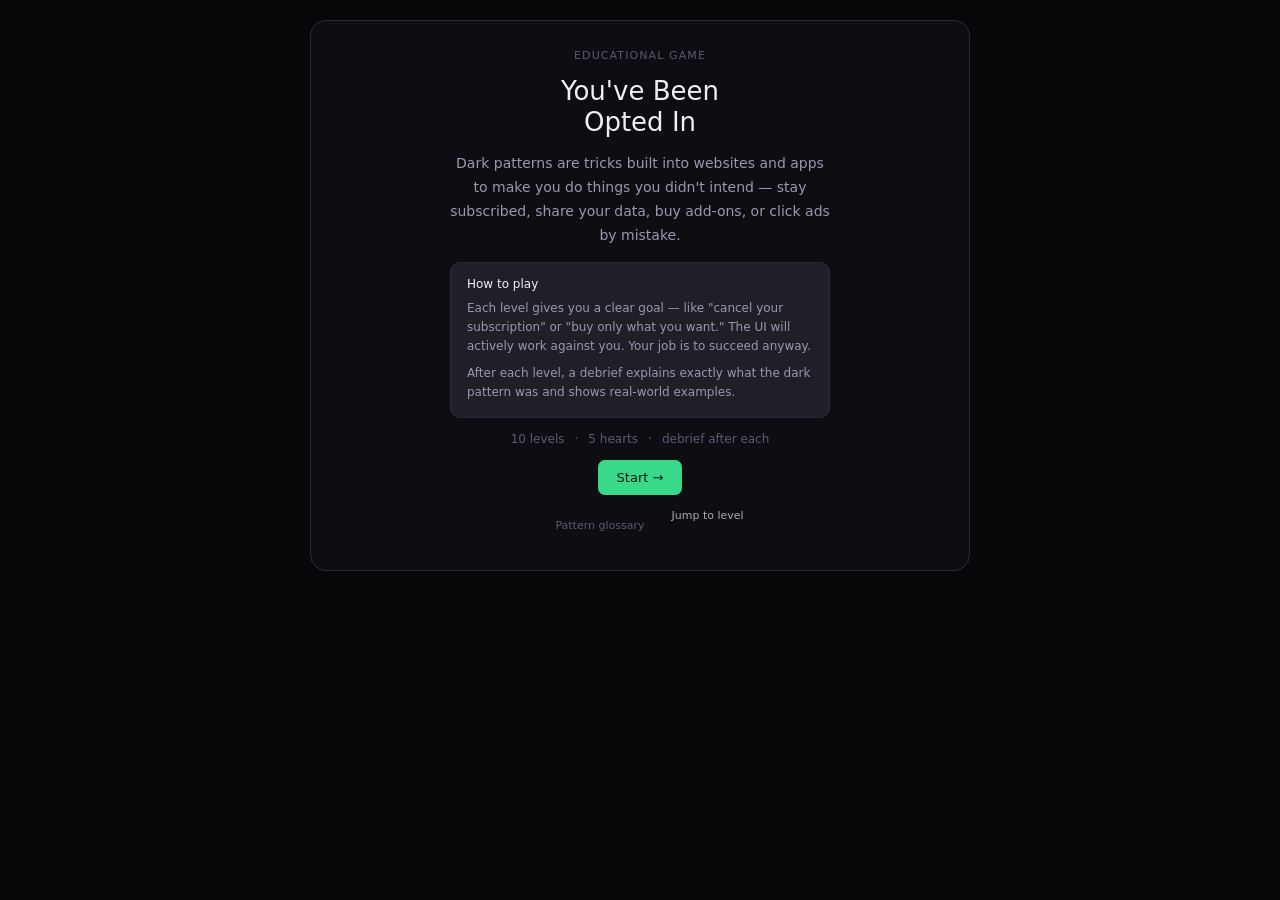
==== commit 1caaaef6: "Merge pull request #1 from EthanJ06/main merged before split" ====
--- a/dark_patterns_game_v8.html
+++ b/dark_patterns_game_v8.html
@@ -263,7 +263,7 @@
   </div>
   <div style="display:flex;gap:8px;flex-wrap:wrap;justify-content:center">
     <button class="gbtn gbtn-green" onclick="G.start()">Start →</button>
-    <button class="gbtn gbtn-dark" id="hard-mode-btn" onclick="G.start(true)">Hard mode →</button>
+    <!-- <button class="gbtn gbtn-dark" id="hard-mode-btn" onclick="G.start(true)">Hard mode →</button> -->
   </div>
   <div style="display:flex;gap:8px;flex-wrap:wrap;justify-content:center">
     <button class="gbtn gbtn-ghost" onclick="showGlossary()">Pattern glossary</button>
@@ -308,6 +308,7 @@
       <span class="streak-pill" id="h-streak" style="display:none"></span>
       <div class="hearts" id="h-hearts"></div>
       <div class="score-pill">Score: <span id="h-score">0</span></div>
+      <button class="gbtn gbtn-ghost" id="h-hint-btn" style="display:none" onclick="G.showHint()">💡 Hint</button>
       <div class="cost-pill" id="h-cost" style="display:none">$0 extracted</div>
     </div>
   </div>
@@ -482,16 +483,34 @@
       <div style="font-size:12px;font-weight:500;color:var(--text);margin-bottom:10px">Achievements</div>
       <div id="win-achievements"></div>
     </div>
+    <!-- 
     <div id="win-hard-unlock" style="background:#1a1a1a;color:#f5f5f2;border-radius:10px;padding:12px 16px;font-size:12px;line-height:1.6;max-width:380px;text-align:left">
       <div style="font-weight:500;margin-bottom:4px">Hard mode unlocked</div>
       <div style="color:#aaa">They know you've played before. The interface adapts. Buttons drift. Labels change while you read them. Good luck.</div>
     </div>
+  -->
     <div style="display:flex;gap:8px;flex-wrap:wrap;justify-content:center">
       <button class="btn btn-p" id="win-play-again">Play again</button>
       <button class="btn" onclick="showGlossary()">Pattern glossary</button>
       <button class="btn" onclick="setScr('designer');initDesigner()">Try designer mode →</button>
     </div>
   </div>
+</div>
+
+<!-- GAME OVER -->
+<div class="scr" id="scr-gameover" style="padding:28px 20px;align-items:center;text-align:center;gap:14px">
+  <div style="font-size:32px">💔</div>
+  <div style="font-size:22px;font-weight:500;color:var(--text)">Game Over</div>
+  <div style="font-size:13px;color:var(--text2);max-width:380px;line-height:1.6">The dark patterns got you. Here's how each level went:</div>
+
+  <!-- Level breakdown -->
+  <div id="go-breakdown" style="width:100%;max-width:380px;background:var(--bg2);border-radius:10px;padding:14px;border:1px solid var(--border);display:flex;flex-direction:column;gap:8px;text-align:left"></div>
+
+  <div style="display:flex;gap:8px;flex-wrap:wrap;justify-content:center">
+    <button class="gbtn gbtn-green" onclick="G.tryAgain()">Try Again →</button>
+    <button class="gbtn gbtn-dark" onclick="G.continueAfterFail()">Continue anyway →</button>
+  </div>
+  <div style="font-size:11px;color:var(--text3)">Continuing resets your hearts but keeps your progress.</div>
 </div>
 
 </div>
@@ -511,10 +530,11 @@
 ];
 
 const LEVELS = buildLevels();
-let hearts,score,streak,levelIdx,lostHeart,hoverTimers={},hardMode=false,hasWon=false,xp=0,manipCost=0,levelGrades=[],achUnlocked=new Set();
+let hearts,score,streak,levelIdx,lostHeart,hoverTimers={},hardMode=false,hasWon=false,xp=0,manipCost=0,levelGrades=[],achUnlocked=new Set(),hintState={};
 
 function buildLevels(){return[
-  {id:'l1',title:'Level 1',isAI:false,goal:'Cancel your subscription',
+  {id:'l1',title:'Level 1',isAI:false,goal:'Cancel your subscription', 
+   hints:["There's a button to cancel — but it's not the primary action on each screen.","Click every button that mentions 'cancel' or 'no'. Ignore offers and surveys as best you can."],
    pattern:'Roach Motel',manip:92,
    brief:"The Roach Motel is named after the ad slogan: 'You can check in, but you can't check out.' Signing up is effortless — one or two clicks. Cancelling is a maze of detours, fake offers, and exhausting surveys. The goal is to wear you down until you give up.",
    goalDetail:"You have a NebulaPro subscription. You want to cancel it. Click 'Cancel subscription' and follow the steps all the way through.",dollars:{label:'If you gave up and kept the plan',amount:9.99,period:'month',note:'$119.88/year for a service you tried to cancel'},
@@ -527,7 +547,8 @@
            {trap:true,note:'6-question satisfaction survey, required. Exhaustion is the point.'},
            {trap:false,note:'"Allow 5–7 business days" — creates doubt. Will it actually cancel? Many people re-subscribe just in case.'}],
    render:L1},
-  {id:'l1ai',title:'Level 1 — Hyper',isAI:true,goal:'Cancel before the AI re-engages you',
+  {id:'l1ai',title:'Level 1 — Hyper',isAI:true,goal:'Cancel before the AI re-engages you', 
+   hints:["Try typing the word 'cancel' directly.","Keep repeating cancel-related words — the bot has a fixed number of deflections before it gives in."],
    pattern:'AI Roach Motel',manip:97,
    brief:"The classic Roach Motel, now run by a chatbot. Instead of screen after screen, you're stuck in a chat loop with an AI that deflects, misunderstands, and manufactures obstacles — running 24/7, never getting frustrated, optimised to exhaust you.",
    goalDetail:"You need to cancel your NebulaPro subscription via customer support chat. Type messages asking to cancel — the bot will try to stop you. Keep pushing.",
@@ -543,6 +564,7 @@
            {trap:true,note:'"Unpaid invoice" — manufactured obstacle. Even if false, it creates doubt and delay.'}],
    render:L1AI},
   {id:'l2',title:'Level 2',isAI:false,goal:'Decline every offer',
+   hints:["You need to decline every offer — look for the smaller, greyed-out button.","The 'no' button is styled to feel bad to click. Click it anyway — it's always the right move."],
    pattern:'Confirmshaming',manip:67,
    brief:"Confirmshaming makes the 'no' option feel like a personal failing. Instead of 'No thanks', the button says something like 'No thanks, I hate saving money.' It's designed to make declining feel embarrassing — so you click yes instead.",
    goalDetail:"You'll be offered something in each round. Your goal is to decline every single offer. Click the 'no' button each time — but read it carefully first.",dollars:{label:'If you opted into all four email lists',amount:0,period:null,note:'No direct cost — but your inbox and attention are the product. Your data is sold to list brokers.'},
@@ -554,6 +576,7 @@
            {trap:true,note:'Each round escalates. The shame copy gets more emotionally pointed.'}],
    render:L2},
   {id:'l2ai',title:'Level 2 — Hyper',isAI:true,goal:'Decline without being profiled',
+   hints:["The AI confidence % means nothing — ignore it and find the decline button.","Look for the ghost/grey button on each round and click it regardless of what it says."],
    pattern:'AI Confirmshaming',manip:88,
    brief:"Same trick, but the shame is personalised. Pseudo-AI 'analyses your behaviour' and generates a decline button that targets your specific psychology. Generic guilt has limits — personalised guilt doesn't.",
    goalDetail:"Decline every AI-personalised offer. The shame copy will try to make you feel like the 'no' option reflects badly on you. Ignore it and click it anyway.",
@@ -569,6 +592,7 @@
            {trap:false,note:'The profile is randomly assigned from 4 types. The shame copy is written for that profile — financial shame, health shame, social shame, or efficiency shame.'},],
    render:L2AI},
   {id:'l3',title:'Level 3',isAI:false,goal:'Find the real search result',
+   hints:["Look at the small label next to each URL — one word makes all the difference.","Any result with 'Sponsored' next to the URL is an ad. Find the one without it."],
    pattern:'Disguised Ads',manip:78,
    brief:"Disguised ads are paid results styled to look like organic search results. The 'Sponsored' label is deliberately small, low-contrast, and easy to skip over — especially when you're scanning quickly.",
    goalDetail:"Search results are shown below. Find and click the real editorial result — not a sponsored one. Look carefully at the labels and URLs.",dollars:{label:'If you clicked an ad instead of an organic result',amount:0,period:null,note:'No direct cost — but you may overpay for products only discoverable via ads, with no price competition.'},
@@ -580,6 +604,7 @@
            {trap:false,note:'Real results tend to be from editorial domains (.com/blog, .org, .edu) not shopping domains.'}],
    render:L3},
   {id:'l3ai',title:'Level 3 — Hyper',isAI:true,goal:'Identify the AI-generated review',
+   hints:["Real reviews have specific, personal detail. AI reviews are smooth and complete.","Look for phrases like 'as a busy parent of three' or generic praise that could apply to any product."],
    pattern:'AI Synthetic Social Proof',manip:91,
    brief:"AI can generate reviews that sound completely authentic — moderate star ratings, realistic names, plausible detail. Unlike obvious fake reviews, these are tuned to be statistically indistinguishable from real ones.",
    goalDetail:"One of the reviews below was written by an AI, not a real customer. Read each one carefully and click the one you think is fake.",
@@ -593,6 +618,7 @@
            {trap:false,note:'The real tells: over-smooth prose, no hesitation or specificity, generic praise that could apply to any product.'}],
    render:L3AI},
   {id:'l4',title:'Level 4',isAI:false,goal:'Save your real privacy preferences',
+   hints:["Not all boxes start in the same state — some protective options begin unchecked.","Uncheck boxes 1 and 4, check boxes 2 and 3."],
    pattern:'Trick Questions',manip:85,
    brief:"Real cookie consent forms mix opt-in and opt-out framing in the same list — so the same action (checking a box) means opposite things on different rows. Some protective options are buried unchecked. This level has clear labels, but the logic is deliberately inconsistent.",
    goalDetail:"Set your preferences so you get no marketing, your data sharing is limited, you're opted out of targeted ads, and your experience isn't personalised for tracking purposes. Read each label carefully — not all boxes start in the same state, and checking vs unchecking means different things on different rows.",dollars:{label:'If you accidentally consented to data sharing',amount:0,period:null,note:'No direct cost — but your personal data is sold to ~200 third-party brokers at an average value of $240/year per profile.'},
@@ -604,6 +630,7 @@
            {trap:true,note:'The real trick: mixing opt-in and opt-out framing in the same form. "Limit sharing" (keep checked) vs "Send me emails" (uncheck) require opposite actions for opposite reasons.'}],
    render:L4},
   {id:'l4ai',title:'Level 4 — Hyper',isAI:true,goal:'Find the real opt-out',
+   hints:["One option always straightforwardly says 'opt out' or 'privacy control: on'.","Ignore the first two options each round — the last one is always the genuine opt-out."],
    pattern:'AI A/B Gaslighting',manip:95,
    brief:"The same trick, now with an AI twist: every time you try to opt out, the form reshuffles with new label wording. One option always genuinely protects your privacy — but it's disguised differently each time. Real consent management platforms A/B test their forms this way.",
    goalDetail:"Each round shows three options. One opts you out of tracking — the others are traps. Find and check only that one. After 3 attempts the answer is revealed and you can move on.",
@@ -617,6 +644,7 @@
            {trap:false,note:'The winning move: read each checkbox independently and ask "what does checking this DO?" before saving.'}],
    render:L4AI},
   {id:'l5',title:'Level 5',isAI:false,goal:'Buy only what you want',
+   hints:["Scroll down — there may be items below the fold you haven't seen.","Remove everything except 'Wireless headphones' before clicking Checkout."],
    pattern:'Sneak into Basket',manip:80,
    brief:"Sneak into Basket means extra items are pre-added to your cart — warranties, subscriptions, insurance — often below the fold or in pale text. They count on you not scrolling, not reading, or just clicking through.",
    goalDetail:"You want to buy wireless headphones. Check your cart carefully and remove everything that wasn't on your list before checking out. Watch out — items may reappear.",dollars:{label:'If you missed all three pre-added items',amount:21.98,period:'one-time',note:'$21.98 extra at checkout — plus $119.88/year when the "free" NebulaPro trial auto-renews'},
@@ -629,6 +657,7 @@
            {trap:true,note:'The countdown timer auto-placed your order when it hit zero — framed as "Securing your cart" but actually a forced checkout. Ticketmaster and airline booking sites use exactly this mechanic.'}],
    render:L5},
   {id:'l5ai',title:'Level 5 — Hyper',isAI:true,goal:'Resist the personalized upsell',
+   hints:["The confidence percentage is made up — it has no statistical basis.","Just click 'No thanks' on every recommendation. All three are upsells you don't need."],
    pattern:'AI Hyper-Personalized Upsell',manip:96,
    brief:"The same pattern, now with algorithmic authority. Instead of just sneaking items in, the AI 'predicts' you'll want them — complete with a confidence percentage designed to make refusing feel irrational.",
    goalDetail:"Decline every AI-recommended upsell. The percentages and 'users like you' framing are designed to make saying no feel like a mistake. They're not based on anything real.",
@@ -683,7 +712,9 @@
 }
 
 function showLevel(){
-  setScr('level');lostHeart=false;hoverTimers={};
+  setScr('level');lostHeart=false;hoverTimers={};hintState={};
+  const hintBtn=document.getElementById('h-hint-btn');
+  if(hintBtn){hintBtn.disabled=false;hintBtn.textContent='💡 Hint';hintBtn.style.display='none';}
   const lv=LEVELS[levelIdx];
   document.getElementById('h-lvl').textContent='Level '+(levelIdx+1)+' of '+LEVELS.length+(hardMode?' <span class="hard-badge">HARD</span>':'');
   document.getElementById('h-goal').textContent='Goal: '+lv.goal;
@@ -698,6 +729,32 @@
   lc.appendChild(goalBanner);
   lv.render(lc);
   renderHearts();renderScore();renderStreak();renderDots('dots-l');
+}
+
+function showHint(){
+  console.log('showHint called, levelIdx:', levelIdx, 'hints:', LEVELS[levelIdx]?.hints);
+  const lv=LEVELS[levelIdx];
+  if(!lv||!lv.hints)return;
+  const level=hintState.level||0;
+  const hint=lv.hints[Math.min(level,lv.hints.length-1)];
+  hintState.level=(level+1);
+  hintState.used=true;
+  // Show hint as a message in the fake-app
+  const lc=document.getElementById('lc');
+  const existing=document.getElementById('hint-bubble');
+  if(existing)existing.remove();
+  const d=document.createElement('div');
+  d.id='hint-bubble';
+  d.style.cssText='background:var(--amber-dim);border:1px solid var(--amber);border-radius:8px;padding:8px 12px;font-size:12px;color:var(--amber);line-height:1.5;margin:0 14px';
+  d.innerHTML='💡 <strong>Hint '+(level+1)+' of '+lv.hints.length+':</strong> '+hint;
+  hintState.text=d.innerHTML;
+  // Insert after goal banner
+  lc.prepend(d);
+  // If all hints used, disable button
+  if(hintState.level>=lv.hints.length){
+    const btn=document.getElementById('h-hint-btn');
+    if(btn){btn.textContent='No more hints';btn.disabled=true;}
+  }
 }
 
 function succeed(){
@@ -726,6 +783,9 @@
   const wasNew=!lostHeart;
   if(!lostHeart){hearts=Math.max(0,hearts-1);lostHeart=true;}
   streak=0;
+  if(hearts===0){renderHearts(true);setTimeout(()=>showGameOver(),1200);return;}
+  const hintBtn=document.getElementById('h-hint-btn');
+  if(hintBtn)hintBtn.style.display='';
   // Add cost for this failure based on current level
   const lv=LEVELS[levelIdx];
   if(wasNew&&lv&&lv.dollars&&lv.dollars.amount>0){
@@ -743,7 +803,16 @@
   const d=document.createElement('div');
   d.className='damage-msg';d.textContent=msg||'Caught! You lost a heart.';
   lc.prepend(d);setTimeout(()=>d.remove(),1900);
-  checkAchievements();
+  if(hintState.text){
+  const hb=document.getElementById('hint-bubble');
+  if(!hb){
+    const h=document.createElement('div');
+    h.id='hint-bubble';
+    h.style.cssText='background:var(--amber-dim);border:1px solid var(--amber);border-radius:8px;padding:8px 12px;font-size:12px;color:var(--amber);line-height:1.5';
+    h.innerHTML=hintState.text;
+    lc.prepend(h);
+  }
+}
 }
 
 function almostGotYou(el,msg){
@@ -823,6 +892,27 @@
 
   renderDots('dots-d');
 }
+
+function showGameOver(){
+  setScr('gameover');
+  const el=document.getElementById('go-breakdown');
+  if(!el)return;
+  el.innerHTML=LEVELS.map((lv,i)=>{
+    const grade=levelGrades[i];
+    const done=i<levelIdx;
+    const isCur=i===levelIdx;
+    const icon=!done&&!isCur?'○':grade==='S'||grade==='A'?'✓':'✗';
+    const color=!done&&!isCur?'var(--text3)':grade==='S'||grade==='A'?'var(--green)':'var(--red)';
+    return`<div style="display:flex;justify-content:space-between;align-items:center;font-size:12px;padding:4px 0;border-bottom:1px solid var(--border)">
+      <span style="color:var(--text2)">${lv.title} — ${lv.pattern}</span>
+      <span style="color:${color};font-weight:500">${isCur?'✗ failed here':done?(grade||'—'):'not reached'}</span>
+    </div>`;
+  }).join('');
+}
+
+// In the G object at the bottom, add these two:
+// tryAgain: restarts from level 1
+// continueAfterFail: resets hearts and resumes from current level
 
 function next(){
   levelIdx++;
@@ -904,16 +994,17 @@
   }
   document.getElementById('win-play-again').onclick=()=>G.start(false);
   // Hard mode button (once)
-  if(!document.getElementById('hard-btn-win')){
-    const btn=document.createElement('button');
-    btn.id='hard-btn-win';
-    btn.className='btn';
-    btn.textContent='Play hard mode →';
-    btn.style.cssText='background:#1a1a1a;color:#f5f5f2;border-color:transparent';
-    btn.onclick=()=>G.start(true);
-    document.getElementById('win-play-again').insertAdjacentElement('afterend',btn);
-  }
-  SFX.win();
+  /*
+if(!document.getElementById('hard-btn-win')){
+  const btn=document.createElement('button');
+  btn.id='hard-btn-win';
+  btn.className='btn';
+  btn.textContent='Play hard mode →';
+  btn.style.cssText='background:#1a1a1a;color:#f5f5f2;border-color:transparent';
+  btn.onclick=()=>G.start(true);
+  document.getElementById('win-play-again').insertAdjacentElement('afterend',btn);
+}
+*/
 }
 
 function rating(){
@@ -962,7 +1053,7 @@
     return`<div class="${c}"></div>`;
   }).join('');
 }
-function setScr(n){['intro','brief','level','debrief','win','designer'].forEach(s=>{const el=document.getElementById('scr-'+s);if(el)el.classList.toggle('active',s===n);});}
+function setScr(n){['intro','brief','level','debrief','win','designer','gameover'].forEach(s=>{const el=document.getElementById('scr-'+s);if(el)el.classList.toggle('active',s===n);});}
 
 function showGlossary(){
   document.getElementById('glossary-body').innerHTML=GLOSSARY.map(g=>`
@@ -1984,6 +2075,7 @@
   {id:'all_s',       icon:'⭐', name:'Perfect Run',    desc:'S-ranked every level in a single run.'},
   {id:'hard_clear',  icon:'💀', name:'They Know',      desc:'Completed the game in hard mode.'},
   {id:'caught_fakeout',icon:'🎭',name:'Fool Me Once',  desc:'Spotted the dark pattern on the win screen.'},
+  {id:'no_hints', icon:'🧠', name:'No Hints',  desc:'Completed the game without ever using a hint.'},
 ];
 
 function checkAchievements(){
@@ -1992,13 +2084,19 @@
   if(streak>=3)achUnlocked.add('streak_3');
   if(hardMode&&levelIdx===LEVELS.length-1)achUnlocked.add('hard_clear');
   if(levelGrades.length===LEVELS.length&&levelGrades.every(g=>g==='S'))achUnlocked.add('all_s');
+  if(levelIdx===LEVELS.length-1&&!hintState.used)achUnlocked.add('no_hints');
 }
 function unlockAch(id){achUnlocked.add(id);}
 
 /* ── BG MUSIC: start on first interaction ── */
 document.addEventListener('click',()=>{SFX.bgStart();},{once:true});
 
-const G={start,restart,next,succeed,fail,beginLevel:()=>showLevel()};
+const G={
+  start,restart,next,succeed,fail,showHint,
+  beginLevel:()=>showLevel(),
+  tryAgain(){hearts=5;score=0;streak=0;levelIdx=0;lostHeart=false;levelGrades=[];achUnlocked=new Set();showBrief();},
+  continueAfterFail(){hearts=3;lostHeart=false;showBrief();}
+};
 </script>
 </body>
 </html>
